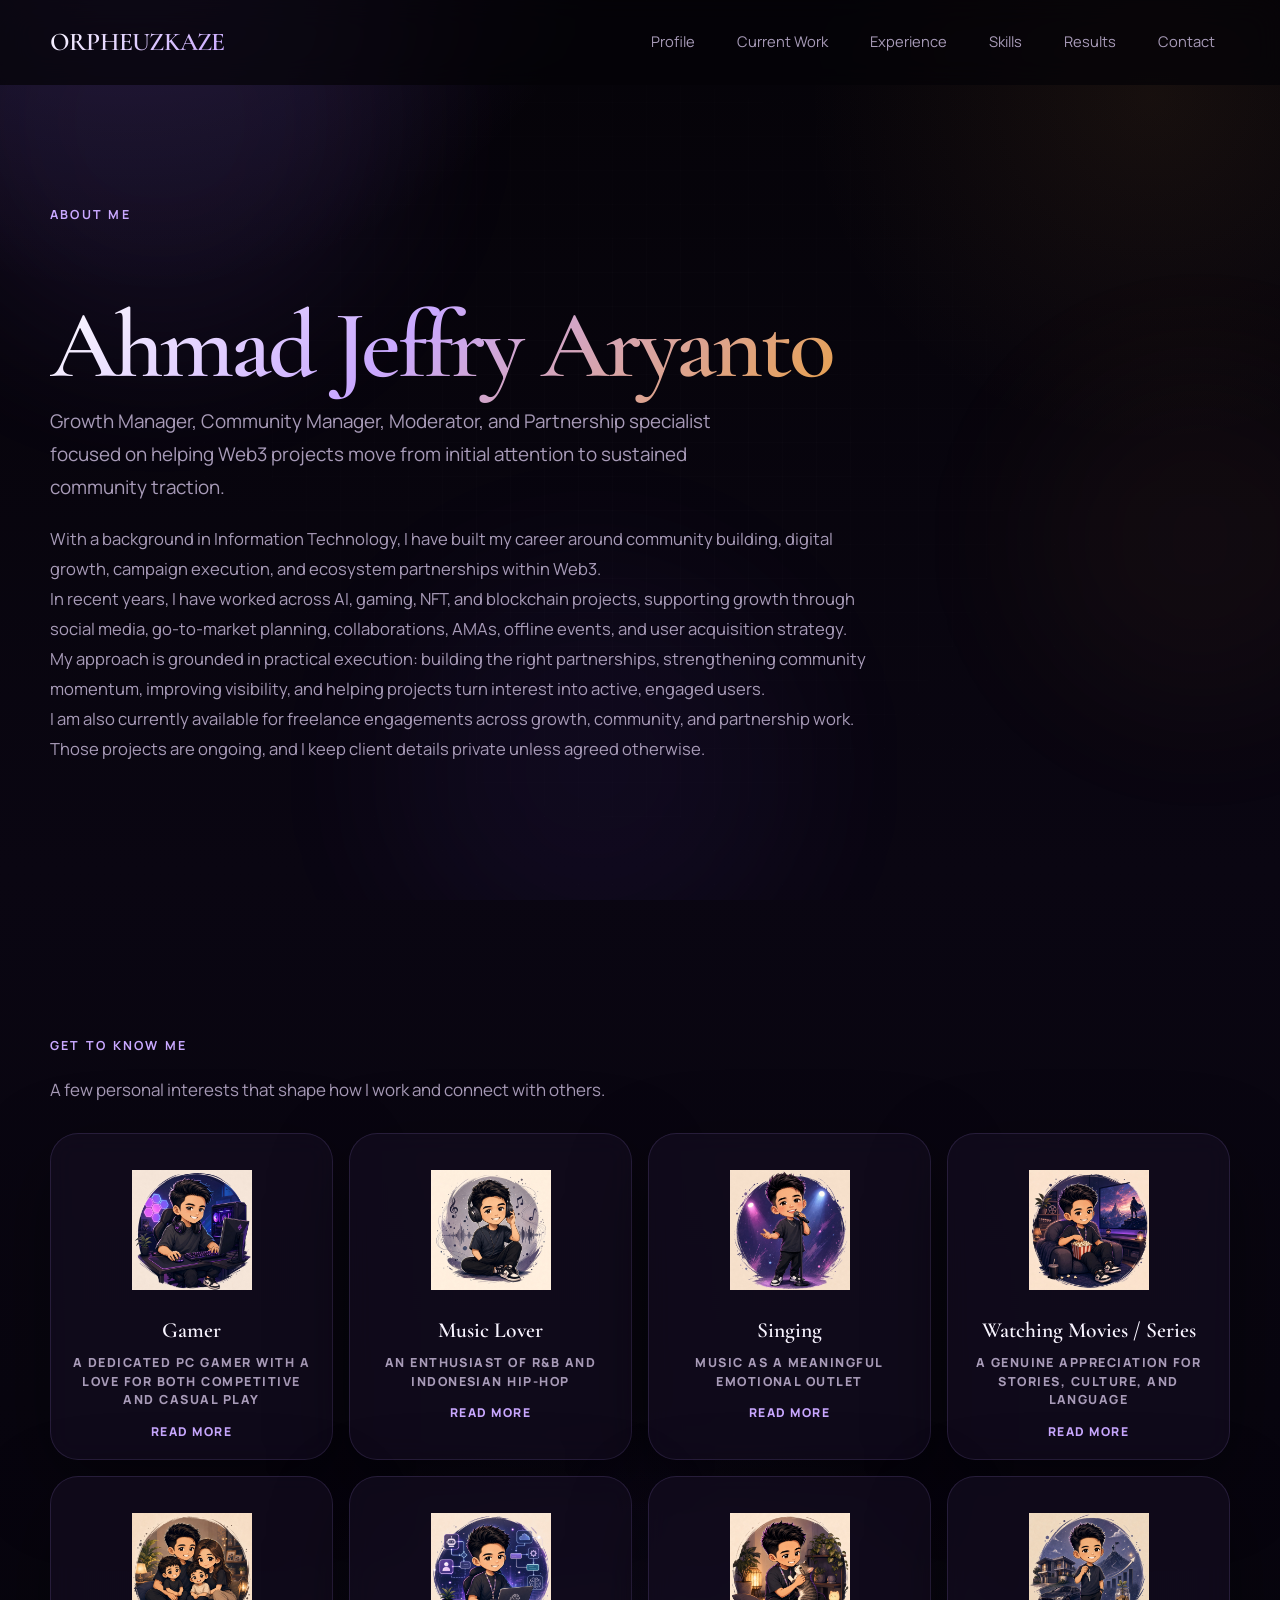
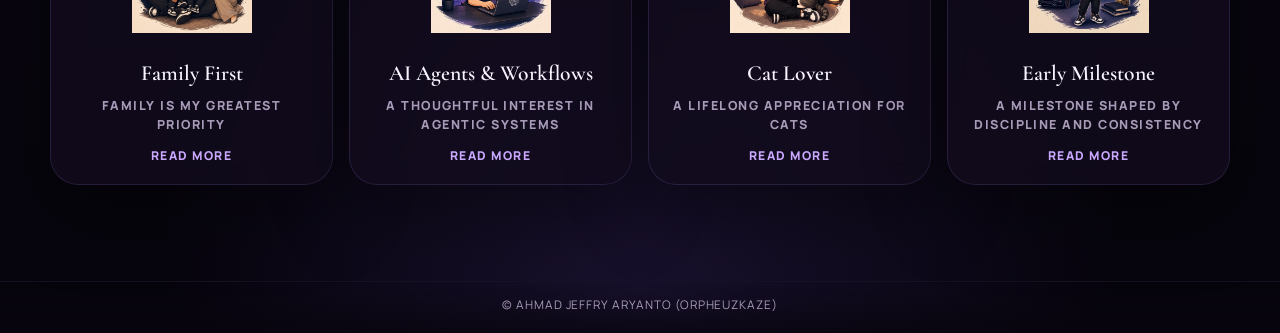
==== profile.html @ e08d4ce5 "Initial portfolio site" ====
<!DOCTYPE html>
<html lang="en">
  <head>
    <meta charset="UTF-8" />
    <meta name="viewport" content="width=device-width, initial-scale=1.0" />
    <title>About Ahmad Jeffry Aryanto</title>
    <meta
      name="description"
      content="Learn more about Ahmad Jeffry Aryanto (Orpheuzkaze) — background, focus areas, and professional approach."
    />
    <meta name="robots" content="index, follow" />
    <meta name="author" content="Ahmad Jeffry Aryanto" />
    <link rel="canonical" href="https://ahmadaryanto.com/profile.html" />
    <meta property="og:type" content="profile" />
    <meta property="og:site_name" content="Orpheuzkaze Portfolio" />
    <meta property="og:title" content="About Ahmad Jeffry Aryanto" />
    <meta
      property="og:description"
      content="Learn more about Ahmad Jeffry Aryanto (Orpheuzkaze) — background, focus areas, and professional approach."
    />
    <meta property="og:url" content="https://ahmadaryanto.com/profile.html" />
    <meta property="og:image" content="https://ahmadaryanto.com/assets/profile-picture.webp" />
    <meta property="og:image:alt" content="Ahmad Jeffry Aryanto profile picture" />
    <meta name="twitter:card" content="summary_large_image" />
    <meta name="twitter:title" content="About Ahmad Jeffry Aryanto" />
    <meta
      name="twitter:description"
      content="Learn more about Ahmad Jeffry Aryanto (Orpheuzkaze) — background, focus areas, and professional approach."
    />
    <meta name="twitter:image" content="https://ahmadaryanto.com/assets/profile-picture.webp" />
    <link rel="preconnect" href="https://fonts.googleapis.com" />
    <link rel="preconnect" href="https://fonts.gstatic.com" crossorigin />
    <link
      href="https://fonts.googleapis.com/css2?family=Cormorant+Garamond:wght@500;600;700&family=Manrope:wght@400;500;600;700;800&display=swap"
      rel="stylesheet"
    />
    <link rel="stylesheet" href="./styles.css?v=20260622" />
    <link rel="stylesheet" href="./enhancements.css?v=20260622" />
  </head>
  <body>
    <div class="scroll-progress" aria-hidden="true"></div>
    <div class="ambient" aria-hidden="true">
      <div class="ambient__orb ambient__orb--1"></div>
      <div class="ambient__orb ambient__orb--2"></div>
      <div class="ambient__orb ambient__orb--3"></div>
    </div>

    <header class="site-header">
      <div class="container header-inner">
        <a class="brand" href="./index.html">ORPHEUZKAZE</a>
        <button class="nav-toggle" id="nav-toggle" type="button" aria-label="Toggle menu" aria-expanded="false">
          <span></span>
          <span></span>
          <span></span>
        </button>
        <nav class="site-nav" id="site-nav">
          <a href="./index.html#profile">Profile</a>
          <a href="./index.html#freelance">Current Work</a>
          <a href="./index.html#experience">Experience</a>
          <a href="./index.html#skills">Skills</a>
          <a href="./index.html#kpis">Results</a>
          <a href="./index.html#contact">Contact</a>
        </nav>
      </div>
    </header>

    <main class="subpage-main">
      <section class="section">
        <div class="container profile-page-grid">
          <div class="profile-copy">
            <p class="eyebrow">About Me</p>
            <h1 class="subpage-title"><span class="text-gradient">Ahmad Jeffry Aryanto</span></h1>
            <p class="profile-lead">
              Growth Manager, Community Manager, Moderator, and Partnership
              specialist focused on helping Web3 projects move from initial
              attention to sustained community traction.
            </p>
            <p class="body-text">
              With a background in Information Technology, I have built my career
              around community building, digital growth, campaign execution, and
              ecosystem partnerships within Web3.
            </p>
            <p class="body-text">
              In recent years, I have worked across AI, gaming, NFT, and blockchain
              projects, supporting growth through social media, go-to-market planning,
              collaborations, AMAs, offline events, and user acquisition strategy.
            </p>
            <p class="body-text">
              My approach is grounded in practical execution: building the right
              partnerships, strengthening community momentum, improving visibility,
              and helping projects turn interest into active, engaged users.
            </p>
            <p class="body-text">
              I am also currently available for freelance engagements across growth,
              community, and partnership work. Those projects are ongoing, and I keep
              client details private unless agreed otherwise.
            </p>

            <div class="contact-row">
              <a href="https://www.linkedin.com/in/ahmad-jeffry-aryanto-00a70b88/?locale=en" target="_blank" rel="noreferrer" class="social-link">
                <span class="social-icon social-icon-linkedin" aria-hidden="true">
                  <svg viewBox="0 0 24 24" aria-hidden="true" focusable="false">
                    <rect x="2" y="2" width="20" height="20" rx="4" fill="currentColor"></rect>
                    <path fill="#09070f" d="M7 10h2.3v7H7zm1.15-3.3a1.35 1.35 0 1 1 0 2.7 1.35 1.35 0 0 1 0-2.7zM11 10h2.2v1h.03c.31-.58 1.1-1.2 2.27-1.2 2.43 0 2.88 1.6 2.88 3.7V17h-2.3v-3.1c0-.74-.01-1.69-1.03-1.69-1.04 0-1.2.81-1.2 1.64V17H11z"></path>
                  </svg>
                </span>
                <span>LinkedIn</span>
              </a>
              <a href="https://x.com/orpheuskaze" target="_blank" rel="noreferrer" class="social-link">
                <img src="./assets/x-logo-icon.png" alt="" class="social-icon-image" aria-hidden="true" />
                <span>X / Twitter</span>
              </a>
            </div>
          </div>
        </div>
      </section>

      <section class="section">
        <div class="container">
          <p class="eyebrow">Get To Know Me</p>
          <p class="experience-summary">A few personal interests that shape how I work and connect with others.</p>

          <div class="beyond-grid">
            <details class="beyond-card">
              <summary class="beyond-card__summary">
                <span class="beyond-card__image-wrap">
                  <img src="./assets/get-to-know/gamer.jpg" alt="Gamer illustration" class="beyond-card__image" loading="lazy" />
                </span>
                <span class="beyond-card__title">Gamer</span>
                <span class="beyond-card__short">A dedicated PC gamer with a love for both competitive and casual play</span>
                <span class="beyond-card__toggle">Read more</span>
              </summary>
              <p class="beyond-card__detail">I have been a PC gamer for many years and still make time for a good session whenever I can. While I enjoy a wide range of games, Dota 2 remains a personal favorite. Gaming helps me stay sharp in strategy, patience, and focus under pressure.</p>
            </details>

            <details class="beyond-card">
              <summary class="beyond-card__summary">
                <span class="beyond-card__image-wrap">
                  <img src="./assets/get-to-know/music-lover.jpg" alt="Music lover illustration" class="beyond-card__image" loading="lazy" />
                </span>
                <span class="beyond-card__title">Music Lover</span>
                <span class="beyond-card__short">An enthusiast of R&amp;B and Indonesian hip-hop</span>
                <span class="beyond-card__toggle">Read more</span>
              </summary>
              <p class="beyond-card__detail">My playlist is a thoughtful mix of R&amp;B and Indonesian hip-hop. Music helps me stay focused during work and brings positive energy to my time outside of it.</p>
            </details>

            <details class="beyond-card">
              <summary class="beyond-card__summary">
                <span class="beyond-card__image-wrap">
                  <img src="./assets/get-to-know/singing.jpg" alt="Singing illustration" class="beyond-card__image" loading="lazy" />
                </span>
                <span class="beyond-card__title">Singing</span>
                <span class="beyond-card__short">Music as a meaningful emotional outlet</span>
                <span class="beyond-card__toggle">Read more</span>
              </summary>
              <p class="beyond-card__detail">Singing is one of the most natural ways for me to release stress and reset my mindset. It keeps me grounded and helps me maintain balance in both work and life.</p>
            </details>

            <details class="beyond-card">
              <summary class="beyond-card__summary">
                <span class="beyond-card__image-wrap">
                  <img src="./assets/get-to-know/watching-movies-series.jpg" alt="Watching movies and series illustration" class="beyond-card__image" loading="lazy" />
                </span>
                <span class="beyond-card__title">Watching Movies / Series</span>
                <span class="beyond-card__short">A genuine appreciation for stories, culture, and language</span>
                <span class="beyond-card__toggle">Read more</span>
              </summary>
              <p class="beyond-card__detail">Films and series allow me to unwind while deepening my appreciation for different cultures and languages. My all-time favorite movie is Interstellar, and my favorite anime is Shingeki no Kyojin.</p>
            </details>

            <details class="beyond-card">
              <summary class="beyond-card__summary">
                <span class="beyond-card__image-wrap">
                  <img src="./assets/get-to-know/family-first.jpg" alt="Family first illustration" class="beyond-card__image" loading="lazy" />
                </span>
                <span class="beyond-card__title">Family First</span>
                <span class="beyond-card__short">Family is my greatest priority</span>
                <span class="beyond-card__toggle">Read more</span>
              </summary>
              <p class="beyond-card__detail">Family always comes first. Time with the people closest to me keeps me grounded, gives me purpose, and reminds me of what matters most beyond professional life.</p>
            </details>

            <details class="beyond-card">
              <summary class="beyond-card__summary">
                <span class="beyond-card__image-wrap">
                  <img src="./assets/get-to-know/ai-agents-workflows.jpg" alt="AI agents and workflows illustration" class="beyond-card__image" loading="lazy" />
                </span>
                <span class="beyond-card__title">AI Agents &amp; Workflows</span>
                <span class="beyond-card__short">A thoughtful interest in agentic systems</span>
                <span class="beyond-card__toggle">Read more</span>
              </summary>
              <p class="beyond-card__detail">I follow developments in AI agents, agentic workflows, and automation with genuine interest. I enjoy exploring how these systems can support more efficient and effective execution.</p>
            </details>

            <details class="beyond-card">
              <summary class="beyond-card__summary">
                <span class="beyond-card__image-wrap">
                  <img src="./assets/get-to-know/cat-lover.jpg" alt="Cat lover illustration" class="beyond-card__image" loading="lazy" />
                </span>
                <span class="beyond-card__title">Cat Lover</span>
                <span class="beyond-card__short">A lifelong appreciation for cats</span>
                <span class="beyond-card__toggle">Read more</span>
              </summary>
              <p class="beyond-card__detail">I have always had a deep fondness for cats. They bring calm energy, personality, and a quiet sense of comfort that makes everyday life feel a little lighter.</p>
            </details>

            <details class="beyond-card">
              <summary class="beyond-card__summary">
                <span class="beyond-card__image-wrap">
                  <img src="./assets/get-to-know/milestone.jpg" alt="Milestone illustration" class="beyond-card__image" loading="lazy" />
                </span>
                <span class="beyond-card__title">Early Milestone</span>
                <span class="beyond-card__short">A milestone shaped by discipline and consistency</span>
                <span class="beyond-card__toggle">Read more</span>
              </summary>
              <p class="beyond-card__detail">An early financial milestone was meaningful not only in itself, but as a reflection of discipline, sacrifice, consistency, and building lasting security for my family.</p>
            </details>
          </div>
        </div>
      </section>
    </main>

    <footer class="site-footer">
      <div class="container">
        <p>&copy; Ahmad Jeffry Aryanto (Orpheuzkaze)</p>
      </div>
    </footer>
    <script src="./site.js?v=20260622"></script>
  </body>
</html>
---- styles.css ----
:root {
  --bg: #050308;
  --bg-soft: #0c0814;
  --panel: rgba(18, 12, 30, 0.78);
  --panel-strong: rgba(24, 16, 40, 0.94);
  --text: #f8f4ff;
  --muted: #a89bb8;
  --accent: #9b6dff;
  --accent-strong: #c9a8ff;
  --accent-warm: #e8a04a;
  --glow: rgba(155, 109, 255, 0.4);
  --border: rgba(180, 149, 255, 0.14);
  --border-strong: rgba(180, 149, 255, 0.36);
  --shadow: 0 24px 80px rgba(0, 0, 0, 0.38);
  --max-width: 1180px;
  --container-gutter: clamp(18px, 3.2vw, 40px);
  --section-space: clamp(60px, 9vw, 96px);
  --panel-radius: clamp(20px, 2.4vw, 32px);
  --panel-padding: clamp(18px, 2.4vw, 28px);
  --touch-target: 48px;
  --body-size: clamp(0.97rem, 0.3vw + 0.92rem, 1.04rem);
  --lead-size: clamp(1.04rem, 0.7vw + 0.94rem, 1.18rem);
  --small-size: clamp(0.78rem, 0.25vw + 0.74rem, 0.92rem);
}

* {
  box-sizing: border-box;
}

*::before,
*::after {
  box-sizing: border-box;
}

html {
  font-size: 16px;
  -webkit-text-size-adjust: 100%;
  scroll-behavior: smooth;
}

body {
  margin: 0;
  overflow-x: hidden;
  font-family: "Manrope", sans-serif;
  line-height: 1.6;
  color: var(--text);
  font-size: var(--body-size);
  background:
    radial-gradient(ellipse 80% 50% at 10% -10%, rgba(155, 109, 255, 0.22), transparent 50%),
    radial-gradient(ellipse 60% 40% at 90% 5%, rgba(232, 160, 74, 0.08), transparent 45%),
    radial-gradient(ellipse 70% 50% at 50% 100%, rgba(141, 99, 255, 0.14), transparent 55%),
    linear-gradient(180deg, #050308 0%, #0a0612 45%, #06040c 100%);
}

::selection {
  background: rgba(155, 109, 255, 0.35);
  color: var(--text);
}

body::before {
  content: "";
  position: fixed;
  inset: 0;
  pointer-events: none;
  background-image:
    linear-gradient(rgba(255, 255, 255, 0.028) 1px, transparent 1px),
    linear-gradient(90deg, rgba(255, 255, 255, 0.028) 1px, transparent 1px);
  background-size: 34px 34px;
  mask-image: radial-gradient(circle at center, black 22%, transparent 92%);
  opacity: 0.45;
}

a {
  color: inherit;
  text-decoration: none;
  overflow-wrap: anywhere;
}

img {
  display: block;
  width: 100%;
  max-width: 100%;
}

.container {
  width: min(calc(100% - (var(--container-gutter) * 2)), var(--max-width));
  margin: 0 auto;
}

.site-header {
  position: sticky;
  top: 0;
  z-index: 20;
  background: rgba(5, 3, 8, 0.72);
  backdrop-filter: blur(14px);
  border-bottom: 1px solid transparent;
  transition: background-color 180ms ease, border-color 180ms ease, box-shadow 180ms ease;
}

.site-header.is-scrolled {
  background: rgba(11, 8, 19, 0.78);
  backdrop-filter: blur(18px);
  border-bottom: 1px solid rgba(180, 149, 255, 0.08);
  box-shadow: 0 10px 40px rgba(0, 0, 0, 0.18);
}

.header-inner {
  display: flex;
  align-items: center;
  justify-content: space-between;
  gap: 20px;
  padding: 18px 0;
}

.brand,
h1,
h2,
h3,
.section-title,
.subpage-title,
.experience-title {
  font-family: "Cormorant Garamond", serif;
  letter-spacing: -0.03em;
}

.brand {
  font-size: 1.6rem;
  font-weight: 600;
  line-height: 1;
}

.site-nav {
  display: flex;
  flex-wrap: wrap;
  justify-content: flex-end;
  gap: 12px;
  color: var(--muted);
  font-size: var(--small-size);
}

.site-nav a {
  min-height: var(--touch-target);
  padding: 9px 14px;
  border: 1px solid transparent;
  border-radius: 999px;
  display: inline-flex;
  align-items: center;
  justify-content: center;
  transition: background-color 160ms ease, border-color 160ms ease, color 160ms ease, transform 160ms ease;
}

.site-nav a:hover,
.site-nav a:focus-visible {
  color: var(--text);
  border-color: var(--border);
  background: rgba(180, 149, 255, 0.08);
  transform: translateY(-1px);
}

a:focus-visible,
button:focus-visible {
  outline: 2px solid var(--accent-strong);
  outline-offset: 3px;
}

.section {
  position: relative;
  padding: var(--section-space) 0;
}

.section[id] {
  scroll-margin-top: 108px;
}

.section::before {
  display: none;
}

.hero {
  padding-top: 46px;
}

.hero-grid,
.two-column {
  display: grid;
  grid-template-columns: minmax(0, 0.84fr) minmax(0, 1.16fr);
  gap: 42px;
  align-items: center;
}

.profile-spotlight,
.profile-page-grid {
  display: grid;
  grid-template-columns: minmax(0, 1fr);
  gap: 28px;
}

.hero-copy,
.profile-copy,
.experience-intro,
.contact-box > div:first-child {
  position: relative;
  z-index: 1;
}

.hero-copy,
.profile-copy {
  max-width: 100%;
}

.hero-copy,
.profile-copy,
.experience-intro,
.experience-body,
.highlight-card,
.mini-panel,
.contact-box {
  min-width: 0;
}

.hero-copy {
  container-type: inline-size;
}

.image-shell,
.role-card,
.highlight-card,
.mini-panel,
.contact-box,
.experience-logo-card {
  border: 1px solid var(--border);
  background: var(--panel);
  box-shadow: var(--shadow);
  backdrop-filter: blur(12px);
}

.image-shell {
  display: flex;
  align-items: stretch;
  justify-content: center;
  overflow: hidden;
  border-radius: 36px;
  width: 100%;
  transform: translateY(calc(var(--parallax-shift, 0) * 1px));
  transition: transform 220ms ease, box-shadow 220ms ease;
}

.image-shell img {
  width: 100%;
  height: auto;
  object-fit: cover;
  object-position: top center;
}

.profile-fallback {
  display: none;
  width: 100%;
  min-height: 520px;
  padding: 40px;
  align-items: center;
  justify-content: center;
  flex-direction: column;
  gap: 12px;
  text-align: center;
  color: var(--text);
  background:
    radial-gradient(circle at 30% 22%, rgba(180, 149, 255, 0.34), transparent 24%),
    radial-gradient(circle at 70% 76%, rgba(141, 99, 255, 0.26), transparent 28%),
    linear-gradient(180deg, rgba(17, 12, 28, 0.96), rgba(11, 8, 19, 0.98));
}

.profile-fallback__initials {
  display: inline-flex;
  align-items: center;
  justify-content: center;
  width: 136px;
  height: 136px;
  border: 1px solid var(--border-strong);
  border-radius: 50%;
  box-shadow: inset 0 0 0 12px rgba(180, 149, 255, 0.05);
  font-family: "Cormorant Garamond", serif;
  font-size: 3.4rem;
  font-weight: 700;
  letter-spacing: 0.04em;
}

.profile-fallback__label {
  color: var(--muted);
  font-size: 0.95rem;
  letter-spacing: 0.08em;
  text-transform: uppercase;
}

.image-shell.is-image-failed .profile-fallback {
  display: flex;
}

.image-shell.is-image-failed img {
  display: none;
}

.hero-media .image-shell img {
  aspect-ratio: auto;
  object-position: center top;
}

.image-grid .image-shell img,
.source-image img {
  object-fit: contain;
  background:
    radial-gradient(circle at top, rgba(141, 99, 255, 0.12), transparent 40%),
    rgba(8, 6, 14, 0.52);
}

.hero-media .image-shell {
  min-height: 0;
}

.source-image {
  min-height: 100%;
}

.source-image img {
  height: auto;
}

.hero-copy h1,
h2,
h3,
p {
  margin-top: 0;
}

.hero-copy h1 {
  font-size: clamp(2rem, 12.5cqi, 7.6rem);
  line-height: 1;
  overflow-wrap: normal;
  white-space: nowrap;
  text-wrap: nowrap;
  word-break: keep-all;
}

p,
li {
  overflow-wrap: break-word;
}

p {
  margin-bottom: 0;
}

.eyebrow {
  margin: 0 0 18px;
  color: var(--accent-strong);
  text-transform: uppercase;
  letter-spacing: 0.18em;
  font-size: clamp(0.68rem, 0.2vw + 0.66rem, 0.78rem);
  font-weight: 700;
}

h1 {
  margin-bottom: 20px;
  font-size: clamp(4.6rem, 10vw, 8.4rem);
  line-height: 0.84;
  font-weight: 600;
  text-wrap: balance;
}

h2 {
  margin-bottom: 18px;
  font-size: clamp(2.7rem, 5vw, 4.7rem);
  line-height: 0.92;
  font-weight: 600;
  text-wrap: balance;
}

h3 {
  font-size: clamp(1.45rem, 2vw, 1.85rem);
  line-height: 1.08;
  font-weight: 600;
  text-wrap: balance;
}

.hero-text,
.body-text,
.profile-lead,
.mini-panel p,
.highlight-card li,
.site-nav,
.contact-row a,
.experience-meta,
.experience-body li,
.experience-summary,
.experience-logo-card span,
.site-footer p {
  color: var(--muted);
}

.hero-text {
  max-width: 38ch;
  margin-bottom: 0;
  font-size: clamp(1.12rem, 1vw + 0.96rem, 1.55rem);
  line-height: 1.55;
}

.body-text,
.experience-meta,
.experience-body li,
.highlight-card li,
.mini-panel p {
  line-height: 1.8;
  font-size: var(--body-size);
}

.profile-lead {
  margin-bottom: 20px;
  max-width: 56ch;
  font-size: var(--lead-size);
  line-height: 1.75;
}

.profile-copy {
  width: min(100%, 840px);
}

.section-title {
  margin: 0 0 16px;
  color: var(--accent-strong);
  font-size: clamp(2.5rem, 4vw, 3.4rem);
  line-height: 0.9;
  font-weight: 600;
}

.profile-details {
  display: grid;
  grid-template-columns: repeat(auto-fit, minmax(180px, 1fr));
  gap: 14px;
  margin-top: 34px;
}

.profile-detail {
  padding: clamp(16px, 1.8vw, 20px);
  border: 1px solid var(--border);
  border-radius: 24px;
  background: rgba(141, 99, 255, 0.08);
  transition: transform 180ms ease, border-color 180ms ease, background-color 180ms ease;
}

.profile-detail:hover {
  transform: translateY(-3px);
  border-color: var(--border-strong);
  background: rgba(141, 99, 255, 0.12);
}

.profile-detail span,
.role-card span,
.experience-year {
  display: block;
  margin-bottom: 8px;
  color: var(--accent-strong);
  text-transform: uppercase;
  letter-spacing: 0.16em;
  font-size: 0.72rem;
  font-weight: 800;
}

.profile-detail strong {
  display: block;
  color: var(--text);
  font-size: clamp(0.96rem, 0.3vw + 0.92rem, 1.02rem);
  font-weight: 700;
}

.profile-actions {
  display: flex;
  flex-wrap: wrap;
  gap: 12px;
  margin-top: 22px;
}

.button-link {
  display: inline-flex;
  align-items: center;
  justify-content: center;
  min-height: clamp(48px, 5vw, 54px);
  margin-top: 8px;
  padding: 0 clamp(18px, 2.8vw, 24px);
  border: 1px solid var(--text);
  border-radius: 999px;
  background: var(--text);
  color: #0b0813;
  font-weight: 700;
  text-transform: uppercase;
  letter-spacing: 0.08em;
  font-size: clamp(0.72rem, 0.18vw + 0.7rem, 0.8rem);
  line-height: 1.25;
  text-align: center;
  cursor: pointer;
  appearance: none;
  transition: transform 180ms ease, background-color 180ms ease, color 180ms ease, border-color 180ms ease;
}

.button-link:hover {
  transform: translateY(-2px);
  background: var(--accent-strong);
  border-color: var(--accent-strong);
  color: #0b0813;
}

.cv-button {
  background: transparent;
  color: var(--text);
}

.cv-button:hover {
  color: #fffaf4;
}

.role-grid {
  display: grid;
  grid-template-columns: repeat(auto-fit, minmax(132px, 1fr));
  gap: 14px;
  margin-top: 30px;
}

.role-card,
.highlight-card,
.mini-panel {
  padding: var(--panel-padding);
  border-radius: var(--panel-radius);
}

.role-card {
  min-height: 116px;
  display: grid;
  align-content: space-between;
  background:
    linear-gradient(180deg, rgba(33, 25, 51, 0.88), rgba(16, 12, 26, 0.94)),
    radial-gradient(circle at top right, rgba(141, 99, 255, 0.18), transparent 35%);
}

.role-card strong {
  font-size: 1.4rem;
  font-weight: 700;
  line-height: 1;
}

.contact-row {
  display: flex;
  flex-wrap: wrap;
  gap: 12px;
  margin-top: 32px;
}

.contact-row a {
  min-height: var(--touch-target);
  flex: 1 1 220px;
  min-width: 0;
  display: inline-flex;
  align-items: center;
  padding: 0 16px;
  border: 1px solid var(--border);
  border-radius: 999px;
  background: rgba(141, 99, 255, 0.08);
  line-height: 1.4;
  transition: transform 160ms ease, border-color 160ms ease, background-color 160ms ease, color 160ms ease;
}

.contact-row a:hover {
  transform: translateY(-2px);
  border-color: var(--border-strong);
  background: rgba(141, 99, 255, 0.16);
  color: var(--text);
}

.social-link {
  gap: 10px;
}

.social-icon {
  display: inline-flex;
  align-items: center;
  justify-content: center;
  flex: 0 0 auto;
}

.social-icon-linkedin {
  width: 16px;
  height: 16px;
  color: var(--text);
}

.social-icon-linkedin svg {
  display: block;
  width: 100%;
  height: 100%;
}

.social-icon-image {
  width: 16px;
  height: 16px;
  object-fit: contain;
  flex: 0 0 auto;
}

.mini-panel {
  margin-top: 22px;
}

.mini-panel strong {
  display: block;
  margin-bottom: 10px;
  font-family: "Cormorant Garamond", serif;
  font-size: 1.55rem;
  font-weight: 600;
}

.experience-logos {
  display: grid;
  grid-template-columns: repeat(4, minmax(0, 1fr));
  gap: 16px;
  margin-top: 8px;
}

.experience-logo-card {
  display: grid;
  align-items: center;
  gap: 12px;
  min-height: 156px;
  padding: clamp(16px, 1.8vw, 18px);
  border-radius: clamp(22px, 2vw, 30px);
  transition: transform 180ms ease, border-color 180ms ease, background-color 180ms ease;
}

.experience-logo-card:hover {
  transform: translateY(-4px);
  border-color: var(--border-strong);
  background: var(--panel-strong);
}

.experience-logo-card img {
  width: 100%;
  max-width: 160px;
  max-height: 74px;
  object-fit: contain;
  justify-self: center;
  filter: grayscale(1) contrast(1.05);
  transition: filter 180ms ease, transform 180ms ease;
}

.experience-logo-card:hover img {
  filter: grayscale(0);
  transform: scale(1.02);
}

.experience-logo-card span {
  font-size: 0.76rem;
  font-weight: 800;
  letter-spacing: 0.14em;
  line-height: 1.5;
  text-align: center;
}

.experience-section {
  display: grid;
  gap: 32px;
  grid-template-columns: minmax(0, 1fr);
}

.experience-intro {
  max-width: 760px;
}

.experience-summary {
  margin: 0;
  max-width: 60ch;
  line-height: 1.85;
  font-size: clamp(0.98rem, 0.3vw + 0.94rem, 1.06rem);
}

.experience-timeline {
  display: grid;
  gap: 6px;
}

.experience-entry {
  display: grid;
  grid-template-columns: minmax(150px, 180px) minmax(0, 1fr);
  gap: 22px;
  padding: 28px 0;
  border-top: 1px solid rgba(180, 149, 255, 0.1);
}

.experience-entry:last-child {
  border-bottom: 1px solid rgba(180, 149, 255, 0.1);
}

.experience-year {
  padding-top: 4px;
}

.experience-body {
  display: grid;
  gap: 10px;
}

.experience-title {
  display: inline-flex;
  width: fit-content;
  font-size: clamp(1.55rem, 1vw + 1.2rem, 2rem);
  font-weight: 600;
  line-height: 1.04;
  transition: color 160ms ease;
}

.experience-title:hover {
  color: var(--accent-strong);
}

.experience-meta {
  margin: 0;
  max-width: 58ch;
}

.experience-body ul,
.highlight-card ul {
  margin: 0;
  padding-left: 18px;
  display: grid;
  gap: 9px;
}

.source-image {
  margin-top: 20px;
}

.highlight-stack {
  display: grid;
  gap: 18px;
  margin-top: 26px;
}

.highlight-card {
  display: grid;
  grid-template-columns: minmax(0, 0.38fr) minmax(0, 0.62fr);
  gap: 20px;
  align-items: start;
}

.highlight-card h3 {
  margin-bottom: 0;
  font-size: 2rem;
}

.image-grid,
.event-grid {
  margin-top: 28px;
}

.brands-section h2 {
  margin-bottom: 0;
}

.kpis-section h2 {
  max-width: none;
  margin-bottom: 8px;
}

.kpis-section .section-subheading {
  margin-bottom: 28px;
}

.section-subheading {
  margin: 0 0 24px;
  max-width: 48ch;
  color: var(--muted);
  font-size: var(--body-size);
  line-height: 1.65;
}

.brands-section .section-subheading,
.awards-section .section-subheading {
  margin-bottom: 0;
}

.brands-section h2,
#skills h2 {
  margin-bottom: 8px;
}

.marquee {
  position: relative;
  margin-top: 28px;
  overflow: hidden;
  border: 1px solid var(--border);
  border-radius: 34px;
  background: rgba(18, 13, 29, 0.64);
  box-shadow: var(--shadow);
}

.marquee::before,
.marquee::after {
  content: "";
  position: absolute;
  top: 0;
  bottom: 0;
  width: 72px;
  z-index: 1;
  pointer-events: none;
}

.marquee::before {
  left: 0;
  background: linear-gradient(90deg, rgba(11, 8, 19, 0.94), rgba(11, 8, 19, 0));
}

.marquee::after {
  right: 0;
  background: linear-gradient(270deg, rgba(11, 8, 19, 0.94), rgba(11, 8, 19, 0));
}

.marquee__track {
  display: flex;
  width: max-content;
  animation: marquee-scroll 28s linear infinite;
}

.marquee:hover .marquee__track {
  animation-play-state: paused;
}

.marquee__group {
  display: flex;
  align-items: center;
  gap: 16px;
  padding: 22px 16px;
}

.marquee-logo-card {
  flex: 0 0 clamp(188px, 18vw, 220px);
  display: flex;
  align-items: center;
  justify-content: center;
  flex-direction: column;
  gap: 14px;
  min-height: 124px;
  padding: 22px 24px;
  border: 1px solid rgba(180, 149, 255, 0.12);
  border-radius: 28px;
  background: rgba(25, 19, 39, 0.88);
  transition: transform 180ms ease, border-color 180ms ease, background-color 180ms ease;
  text-align: center;
}

.marquee-logo-card:hover {
  transform: translateY(-3px);
  border-color: var(--border-strong);
  background: rgba(31, 24, 47, 0.98);
}

.marquee-logo-card img {
  width: 72px;
  height: 72px;
  object-fit: contain;
  border-radius: 18px;
  background: rgba(255, 255, 255, 0.98);
  padding: 12px;
  transition: transform 180ms ease, box-shadow 180ms ease;
}

.marquee-logo-card__sub {
  color: var(--muted);
  font-size: clamp(0.74rem, 0.2vw + 0.72rem, 0.82rem);
  font-weight: 800;
  letter-spacing: 0.12em;
  text-transform: uppercase;
  line-height: 1.3;
}

.marquee-logo-card:hover img {
  transform: scale(1.05);
  box-shadow: 0 12px 26px rgba(0, 0, 0, 0.22);
}

.marquee-logo-card:hover .marquee-logo-card__sub {
  color: var(--text);
}

.kpis-intro {
  display: grid;
  grid-template-columns: repeat(2, minmax(0, 1fr));
  gap: 22px;
  margin-top: 30px;
}

.kpi-card {
  border: 1px solid var(--border);
  border-radius: clamp(22px, 2.4vw, 32px);
  background: rgba(18, 13, 29, 0.84);
  box-shadow: var(--shadow);
  backdrop-filter: blur(12px);
}

.kpi-card-text {
  padding: clamp(20px, 2.4vw, 28px);
  display: grid;
  align-content: start;
  gap: 14px;
  min-height: 0;
}

.kpi-card-text p,
.kpi-stat-card p {
  margin: 0;
  color: var(--muted);
  line-height: 1.8;
}

.kpi-label {
  display: inline-flex;
  width: fit-content;
  color: var(--accent-strong);
  text-transform: uppercase;
  letter-spacing: 0.16em;
  font-size: 0.72rem;
  font-weight: 800;
}

.kpi-metrics {
  display: grid;
  grid-template-columns: repeat(3, minmax(0, 1fr));
  gap: 22px;
  margin-top: 22px;
}

.kpi-stat-card {
  min-width: 0;
  padding: clamp(20px, 2vw, 26px) clamp(18px, 2vw, 24px) clamp(18px, 1.8vw, 24px);
  display: grid;
  gap: 8px;
  align-content: start;
}

.kpi-stat-value {
  display: flex;
  align-items: baseline;
  flex-wrap: nowrap;
  gap: 0.35em;
  min-height: 1.2em;
}

.kpi-stat-value--split {
  gap: 0.45em;
}

.kpi-stat-number {
  font-family: "Manrope", sans-serif;
  font-size: clamp(2rem, 3.2vw, 2.85rem);
  font-weight: 800;
  line-height: 1;
  letter-spacing: -0.04em;
  font-variant-numeric: tabular-nums;
  color: var(--text);
  white-space: nowrap;
}

.kpi-stat-number--wide {
  font-size: clamp(1.85rem, 2.8vw, 2.6rem);
  letter-spacing: -0.03em;
}

.kpi-stat-suffix {
  font-family: "Manrope", sans-serif;
  font-size: clamp(0.95rem, 1.4vw, 1.15rem);
  font-weight: 700;
  line-height: 1;
  letter-spacing: 0.04em;
  text-transform: uppercase;
  color: var(--accent-strong);
  white-space: nowrap;
}

.kpi-stat-label {
  color: var(--text);
  font-size: clamp(0.88rem, 0.3vw + 0.84rem, 0.96rem);
  font-weight: 700;
  line-height: 1.4;
}

.kpi-stat-card p {
  max-width: none;
  font-size: clamp(0.84rem, 0.2vw + 0.8rem, 0.9rem);
  line-height: 1.65;
}

.awards-section h2 {
  max-width: none;
  margin-bottom: 0;
}

.awards-table {
  margin-top: 30px;
  border: 1px solid var(--border);
  border-radius: 32px;
  overflow: hidden;
  background: linear-gradient(180deg, rgba(19, 14, 31, 0.96), rgba(11, 8, 19, 0.98));
  box-shadow: var(--shadow);
}

.award-row {
  display: grid;
  grid-template-columns: minmax(110px, 140px) minmax(0, 1fr);
  gap: 24px;
  align-items: start;
  min-width: 0;
  padding: 28px 30px;
  border-top: 1px solid rgba(180, 149, 255, 0.08);
  transition: background-color 180ms ease, border-color 180ms ease, transform 180ms ease;
}

.award-row:first-child {
  border-top: 0;
}

.award-row:hover {
  background: rgba(141, 99, 255, 0.12);
  border-color: rgba(180, 149, 255, 0.16);
}

.award-row:hover .award-year,
.award-row:hover .kpi-label {
  color: var(--text);
}

.award-row:hover .award-row__content strong {
  color: var(--accent-strong);
}

.award-row-feature {
  background:
    linear-gradient(180deg, rgba(30, 22, 48, 0.98), rgba(17, 12, 28, 0.98)),
    radial-gradient(circle at top right, rgba(180, 149, 255, 0.18), transparent 42%);
}

.award-row__meta {
  display: grid;
  gap: 10px;
  align-content: start;
}

.award-row__content {
  display: grid;
  gap: 12px;
  min-width: 0;
}

.award-row__content strong {
  font-family: "Cormorant Garamond", serif;
  font-size: clamp(1.35rem, 2vw, 1.9rem);
  line-height: 1.08;
  letter-spacing: -0.015em;
  font-weight: 600;
}

.award-row__content p {
  margin: 0;
  color: var(--muted);
  max-width: 58ch;
  font-size: clamp(0.95rem, 0.2vw + 0.92rem, 1rem);
  line-height: 1.65;
}

.award-row-feature .award-row__content strong {
  font-size: clamp(1.7rem, 2.8vw, 2.4rem);
  line-height: 1.02;
}

.award-year {
  color: var(--accent-strong);
  text-transform: uppercase;
  letter-spacing: 0.16em;
  font-size: 0.68rem;
  font-weight: 800;
}

.image-grid {
  display: grid;
  grid-template-columns: repeat(2, minmax(0, 1fr));
  gap: 18px;
}

.image-grid-two {
  grid-template-columns: repeat(2, minmax(0, 1fr));
}

.event-grid {
  display: grid;
  grid-template-columns: repeat(2, minmax(0, 1fr));
  gap: 18px;
}

.contact-section {
  padding-bottom: 84px;
}

.contact-box {
  display: grid;
  grid-template-columns: minmax(0, 1fr);
  gap: 22px;
  padding: clamp(20px, 2.8vw, 28px);
  border-radius: clamp(24px, 3vw, 36px);
  align-items: start;
}

.contact-box__intro {
  display: grid;
  gap: 12px;
  max-width: 48rem;
}

.contact-box__text {
  max-width: 46ch;
}

.contact-box .contact-row {
  margin-top: 6px;
}

.contact-row--stacked {
  gap: 14px;
}

.contact-row--stacked a {
  flex: 1 1 100%;
}

.beyond-grid {
  display: grid;
  grid-template-columns: repeat(4, minmax(0, 1fr));
  gap: 16px;
  margin-top: 28px;
}

.beyond-card {
  display: grid;
  align-content: start;
  min-height: 100%;
  border: 1px solid var(--border);
  border-radius: clamp(22px, 2.2vw, 30px);
  background: var(--panel);
  box-shadow: var(--shadow);
  backdrop-filter: blur(12px);
  transition: transform 180ms ease, border-color 180ms ease, background-color 180ms ease;
}

.beyond-card__summary {
  list-style: none;
  display: grid;
  align-content: start;
  gap: 12px;
  padding: 18px;
  cursor: pointer;
}

.beyond-card__summary::-webkit-details-marker {
  display: none;
}

.beyond-card__image-wrap {
  display: flex;
  align-items: center;
  justify-content: center;
  min-height: 156px;
  border-radius: 24px;
  overflow: hidden;
}

.beyond-card__image {
  width: 100%;
  max-width: 160px;
  max-height: 120px;
  height: auto;
  object-fit: contain;
  transition: transform 180ms ease, filter 180ms ease;
  filter: grayscale(0.04) contrast(1.02);
}

.beyond-card__title {
  display: block;
  color: var(--text);
  font-family: "Cormorant Garamond", serif;
  font-size: 1.35rem;
  font-weight: 600;
  line-height: 1;
  text-align: center;
}

.beyond-card__short {
  display: block;
  color: var(--muted);
  font-size: 0.78rem;
  font-weight: 800;
  letter-spacing: 0.12em;
  line-height: 1.5;
  text-align: center;
  text-transform: uppercase;
}

.beyond-card__toggle {
  display: inline-flex;
  justify-content: center;
  color: var(--accent-strong);
  font-size: 0.76rem;
  font-weight: 800;
  letter-spacing: 0.12em;
  text-transform: uppercase;
}

.beyond-card__detail {
  margin: 0;
  padding: 0 18px 18px;
  color: var(--muted);
  font-size: clamp(0.88rem, 0.2vw + 0.86rem, 0.94rem);
  line-height: 1.7;
}

button,
input,
textarea,
select {
  font: inherit;
}

input,
textarea,
select {
  width: 100%;
  min-height: var(--touch-target);
  padding: 12px 14px;
  border: 1px solid var(--border);
  border-radius: 16px;
  background: rgba(20, 15, 31, 0.92);
  color: var(--text);
}

textarea {
  min-height: 140px;
  resize: vertical;
}

input::placeholder,
textarea::placeholder {
  color: rgba(184, 176, 203, 0.78);
}

.beyond-card:not([open]) .beyond-card__detail {
  display: none;
}

.beyond-card[open] .beyond-card__toggle {
  color: var(--text);
}

.beyond-card[open] .beyond-card__toggle::after {
  content: " / Close";
}

.beyond-card:hover {
  transform: translateY(-4px);
  border-color: var(--border-strong);
  background: var(--panel-strong);
}

.beyond-card:hover .beyond-card__image {
  transform: scale(1.03);
  filter: grayscale(0);
}

.site-footer {
  border-top: 1px solid rgba(180, 149, 255, 0.08);
  padding: 14px 0 18px;
}

.subpage-main {
  min-height: calc(100vh - 160px);
  padding-top: 24px;
}

.subpage-title {
  margin-bottom: 18px;
  font-size: clamp(3.6rem, 8vw, 6rem);
  line-height: 0.86;
  font-weight: 600;
}

.site-footer p {
  margin: 0;
  text-align: center;
  font-size: 0.74rem;
  letter-spacing: 0.08em;
  text-transform: uppercase;
}

@keyframes marquee-scroll {
  from {
    transform: translateX(0);
  }

  to {
    transform: translateX(-50%);
  }
}

.zoomable-image {
  cursor: zoom-in;
}

.lightbox {
  position: fixed;
  inset: 0;
  z-index: 50;
  display: flex;
  align-items: center;
  justify-content: center;
  padding: 24px;
  background: rgba(5, 3, 10, 0.82);
  backdrop-filter: blur(18px);
  opacity: 0;
  visibility: hidden;
  pointer-events: none;
  transition: opacity 180ms ease, visibility 180ms ease;
}

.lightbox.is-open {
  opacity: 1;
  visibility: visible;
  pointer-events: auto;
}

.lightbox__panel {
  position: relative;
  width: min(100%, 1080px);
  max-height: 92vh;
  padding: 14px;
  border: 1px solid var(--border-strong);
  border-radius: 30px;
  background: rgba(18, 13, 29, 0.92);
  box-shadow: 0 28px 100px rgba(0, 0, 0, 0.42);
}

.lightbox__image {
  width: 100%;
  max-height: calc(92vh - 28px);
  object-fit: contain;
  border-radius: 20px;
}

.lightbox__close {
  position: absolute;
  top: 14px;
  right: 14px;
  width: 42px;
  height: 42px;
  border: 1px solid var(--border);
  border-radius: 999px;
  background: rgba(11, 8, 19, 0.88);
  color: var(--text);
  font: inherit;
  font-size: 1.2rem;
  line-height: 1;
  cursor: pointer;
}

[data-reveal] {
  opacity: 0;
  transform: translateY(34px) scale(0.985);
  transition: opacity 700ms ease, transform 700ms cubic-bezier(0.22, 1, 0.36, 1);
  transition-delay: calc(var(--reveal-order, 0) * 70ms);
}

[data-reveal].is-visible {
  opacity: 1;
  transform: translateY(0) scale(1);
}

@media (prefers-reduced-motion: reduce) {
  html {
    scroll-behavior: auto;
  }

  [data-reveal] {
    opacity: 1;
    transform: none;
    transition: none;
  }

  .image-shell,
  .site-nav a,
  .button-link,
  .contact-row a,
  .experience-logo-card,
  .profile-detail,
  .marquee-logo-card,
  .marquee__track {
    transition: none;
  }

  .marquee__track {
    animation: none;
  }
}

@media (min-width: 1400px) {
  :root {
    --max-width: 1280px;
    --container-gutter: 40px;
  }

  .hero-grid,
  .two-column {
    gap: 56px;
  }

  .experience-section {
    gap: 40px;
  }

  .kpi-metrics {
    gap: 26px;
  }

  .marquee-logo-card {
    flex-basis: 232px;
    min-height: 132px;
  }
}

@media (max-width: 1200px) {
  .experience-logos {
    grid-template-columns: repeat(3, minmax(0, 1fr));
  }

  .beyond-grid {
    grid-template-columns: repeat(3, minmax(0, 1fr));
  }

  .profile-details {
    grid-template-columns: repeat(2, minmax(0, 1fr));
  }
}

@media (max-width: 1100px) {
  :root {
    --section-space: clamp(56px, 8vw, 82px);
  }

  .experience-logos {
    grid-template-columns: repeat(2, minmax(0, 1fr));
  }

  .hero-grid {
    grid-template-columns: minmax(0, 0.95fr) minmax(0, 1.05fr);
    gap: 30px;
  }

  .hero-copy h1 {
    font-size: clamp(1.85rem, 12.5cqi, 6.4rem);
  }

  .highlight-card {
    grid-template-columns: 1fr;
  }

  .marquee-logo-card {
    flex-basis: 200px;
  }

  .kpis-intro {
    grid-template-columns: 1fr;
  }

  .kpi-metrics {
    grid-template-columns: repeat(2, minmax(0, 1fr));
  }

  .award-row {
    grid-template-columns: minmax(96px, 120px) minmax(0, 1fr);
  }
}

@media (max-width: 900px) {
  .hero-grid,
  .two-column,
  .profile-spotlight,
  .profile-page-grid,
  .image-grid,
  .event-grid,
  .image-grid-two {
    grid-template-columns: 1fr;
  }

  .hero-text {
    max-width: none;
  }

  .hero-copy {
    order: 2;
  }

  .hero-media {
    order: 1;
  }

  .profile-copy {
    width: 100%;
  }

  .profile-details,
  .experience-logos {
    grid-template-columns: repeat(2, minmax(0, 1fr));
  }

  .kpis-intro,
  .kpi-metrics {
    grid-template-columns: 1fr;
  }

  .award-row {
    grid-template-columns: 1fr;
    gap: 14px;
    padding: 22px 20px;
  }

  .experience-entry {
    grid-template-columns: 1fr;
    gap: 10px;
    padding: 22px 0;
  }

  .beyond-grid {
    grid-template-columns: repeat(2, minmax(0, 1fr));
  }
}

@media (max-width: 768px) {
  :root {
    --section-space: clamp(52px, 10vw, 72px);
    --container-gutter: clamp(16px, 4vw, 24px);
  }

  .hero-grid,
  .profile-page-grid,
  .experience-section {
    gap: 24px;
  }

  .experience-logos,
  .profile-details {
    grid-template-columns: repeat(2, minmax(0, 1fr));
  }

  .role-card strong {
    font-size: 1.28rem;
  }

  .experience-logo-card {
    min-height: 140px;
  }

  .experience-logo-card img {
    max-width: 136px;
    max-height: 64px;
  }

  .marquee-logo-card {
    min-height: 108px;
  }

  .kpi-card-text p,
  .kpi-stat-card p,
  .award-row__content p,
  .beyond-card__detail {
    line-height: 1.7;
  }
}

@media (max-width: 640px) {
  .header-inner {
    align-items: center;
    flex-direction: row;
  }

  .role-grid,
  .profile-details,
  .experience-logos,
  .beyond-grid {
    grid-template-columns: 1fr;
  }

  .beyond-card__image {
    max-height: 148px;
    padding: 16px;
  }

  .beyond-card {
    border-radius: 24px;
  }

  .beyond-card__summary {
    gap: 10px;
    padding: 16px;
  }

  .beyond-card__image-wrap {
    min-height: 132px;
    border-radius: 18px;
  }

  .beyond-card__title {
    font-size: 1.2rem;
  }

  .beyond-card__short,
  .beyond-card__toggle {
    font-size: 0.68rem;
    letter-spacing: 0.1em;
  }

  .beyond-card__detail {
    padding: 0 16px 16px;
    font-size: 0.88rem;
    line-height: 1.65;
  }

  h1,
  .hero-copy h1 {
    font-size: clamp(1.85rem, 12.5cqi, 4.8rem);
    line-height: 1;
    white-space: nowrap;
  }

  h2,
  .subpage-title {
    font-size: clamp(2.2rem, 11vw, 3.3rem);
    line-height: 0.96;
  }

  h3,
  .highlight-card h3 {
    font-size: 1.55rem;
  }

  .hero-text,
  .profile-lead,
  .body-text,
  .experience-meta,
  .experience-body li,
  .highlight-card li,
  .mini-panel p {
    font-size: clamp(0.96rem, 0.5vw + 0.88rem, 1rem);
  }

  .experience-summary {
    font-size: 0.96rem;
    line-height: 1.75;
  }

  .contact-row {
    gap: 10px;
  }

  .profile-actions {
    flex-direction: column;
  }

  .button-link,
  .contact-row a {
    width: 100%;
    justify-content: center;
    padding: 12px 16px;
  }

  .social-link {
    gap: 8px;
  }

  .role-card,
  .highlight-card,
  .mini-panel,
  .contact-box,
  .kpi-card {
    padding: 20px;
    border-radius: 24px;
  }

  .image-shell {
    border-radius: 24px;
  }

  .profile-fallback {
    min-height: 360px;
    padding: 28px;
  }

  .experience-title {
    font-size: 1.6rem;
  }

  .contact-box {
    gap: 20px;
  }

  .experience-body ul,
  .highlight-card ul {
    padding-left: 16px;
  }

  .kpi-card-text {
    min-height: 0;
    gap: 14px;
  }

  .kpi-stat-number {
    font-size: clamp(1.75rem, 8vw, 2.25rem);
  }

  .kpi-stat-number--wide {
    font-size: clamp(1.65rem, 7.5vw, 2.1rem);
  }

  .kpi-stat-suffix {
    font-size: 0.9rem;
  }

  .award-row-feature .award-row__content strong {
    line-height: 1.04;
  }

  .marquee {
    overflow-x: auto;
    overflow-y: hidden;
    border-radius: 24px;
    scroll-snap-type: x proximity;
    -webkit-overflow-scrolling: touch;
  }

  .marquee::before,
  .marquee::after {
    display: none;
  }

  .marquee__track {
    width: auto;
    animation: none;
  }

  .marquee__group {
    gap: 12px;
    padding: 16px 12px;
  }

  .marquee__group[aria-hidden="true"] {
    display: none;
  }

  .marquee-logo-card {
    flex-basis: 168px;
    min-height: 102px;
    padding: 14px;
    border-radius: 22px;
    scroll-snap-align: start;
  }
}

@media (max-width: 520px) {
  .profile-details,
  .experience-logos,
  .beyond-grid,
  .role-grid {
    grid-template-columns: 1fr;
  }

  .contact-row a {
    flex-basis: 100%;
  }

  .experience-logo-card,
  .profile-detail {
    min-height: 0;
  }

  .kpi-stat-number {
    font-size: clamp(1.65rem, 9vw, 2.1rem);
  }
}

@media (max-width: 460px) {
  :root {
    --touch-target: 46px;
  }

  .hero {
    padding-top: 26px;
  }

  .hero-grid {
    gap: 24px;
  }

  .profile-lead,
  .body-text,
  .experience-summary,
  .hero-text {
    font-size: 0.94rem;
    line-height: 1.7;
  }

  .contact-row {
    margin-top: 24px;
  }

  .profile-details {
    gap: 12px;
  }

  .profile-detail {
    padding: 16px 18px;
  }

  .button-link {
    letter-spacing: 0.06em;
  }

  .experience-entry {
    padding: 18px 0;
  }

  .experience-title {
    font-size: 1.45rem;
    line-height: 1.05;
  }

  .beyond-card {
    border-radius: 20px;
  }

  .beyond-card__summary {
    padding: 14px;
  }

  .beyond-card__image-wrap {
    min-height: 120px;
    border-radius: 16px;
  }

  .marquee-logo-card {
    flex-basis: 156px;
    min-height: 98px;
  }

  .beyond-card__detail {
    padding: 0 14px 14px;
  }
}

@media (max-width: 420px) {
  .header-inner {
    gap: 14px;
  }

  .brand {
    font-size: 1.3rem;
  }

  .role-card,
  .highlight-card,
  .mini-panel,
  .contact-box,
  .experience-logo-card,
  .kpi-card,
  .marquee-logo-card {
    padding: 18px;
    border-radius: 20px;
  }

  .image-shell {
    border-radius: 20px;
  }

  .eyebrow {
    letter-spacing: 0.14em;
    font-size: 0.68rem;
  }

  .marquee-logo-card img {
    width: 62px;
    height: 62px;
    padding: 10px;
  }

  .lightbox {
    padding: 14px;
  }

  .lightbox__panel {
    padding: 10px;
    border-radius: 22px;
  }

  .lightbox__image {
    border-radius: 14px;
  }
}
---- enhancements.css ----
/* ── Design refresh layer ── */

.scroll-progress {
  position: fixed;
  top: 0;
  left: 0;
  z-index: 100;
  height: 3px;
  width: 0%;
  background: linear-gradient(90deg, var(--accent), var(--accent-warm), var(--accent-strong));
  box-shadow: 0 0 12px var(--glow);
  transition: width 80ms linear;
  pointer-events: none;
}

.ambient {
  position: fixed;
  inset: 0;
  z-index: -1;
  pointer-events: none;
  overflow: hidden;
}

.ambient__orb {
  position: absolute;
  border-radius: 50%;
  filter: blur(80px);
  opacity: 0.45;
  animation: orb-drift 18s ease-in-out infinite alternate;
}

.ambient__orb--1 {
  width: 480px;
  height: 480px;
  top: -120px;
  left: -80px;
  background: rgba(155, 109, 255, 0.18);
}

.ambient__orb--2 {
  width: 360px;
  height: 360px;
  top: 40%;
  right: -100px;
  background: rgba(232, 160, 74, 0.1);
  animation-delay: -6s;
  animation-duration: 22s;
}

.ambient__orb--3 {
  width: 420px;
  height: 420px;
  bottom: -80px;
  left: 30%;
  background: rgba(141, 99, 255, 0.12);
  animation-delay: -12s;
  animation-duration: 20s;
}

@keyframes orb-drift {
  from { transform: translate(0, 0) scale(1); }
  to   { transform: translate(30px, -20px) scale(1.08); }
}

.text-gradient {
  background: linear-gradient(135deg, #fff 0%, var(--accent-strong) 45%, var(--accent-warm) 100%);
  -webkit-background-clip: text;
  background-clip: text;
  -webkit-text-fill-color: transparent;
}

.hero-copy h1 {
  font-size: clamp(1.85rem, 12.5cqi, 7.6rem) !important;
  line-height: 1 !important;
  overflow-wrap: normal !important;
  word-break: keep-all !important;
  white-space: nowrap !important;
  text-wrap: nowrap !important;
  max-width: 100%;
}

.hero-copy h1 .text-gradient {
  display: inline-block;
  white-space: nowrap;
  max-width: 100%;
}

.brand {
  white-space: nowrap;
  flex-shrink: 0;
  background: linear-gradient(135deg, var(--text), var(--accent-strong));
  -webkit-background-clip: text;
  background-clip: text;
  -webkit-text-fill-color: transparent;
}

/* Header & nav */
.header-inner {
  position: relative;
}

.nav-toggle {
  display: none;
  flex-direction: column;
  justify-content: center;
  gap: 5px;
  width: 44px;
  height: 44px;
  padding: 10px;
  border: 1px solid var(--border);
  border-radius: 12px;
  background: rgba(155, 109, 255, 0.08);
  cursor: pointer;
  transition: border-color 180ms ease, background 180ms ease;
}

.nav-toggle span {
  display: block;
  height: 2px;
  background: var(--text);
  border-radius: 2px;
  transition: transform 220ms ease, opacity 220ms ease;
}

.nav-toggle.is-open span:nth-child(1) {
  transform: translateY(7px) rotate(45deg);
}

.nav-toggle.is-open span:nth-child(2) {
  opacity: 0;
}

.nav-toggle.is-open span:nth-child(3) {
  transform: translateY(-7px) rotate(-45deg);
}

.site-nav a.is-active {
  color: var(--text);
  border-color: var(--border-strong);
  background: rgba(155, 109, 255, 0.14);
}

/* Hero profile ring */
.hero-media .image-shell {
  position: relative;
  isolation: isolate;
}

.hero-media .image-shell::before {
  content: "";
  position: absolute;
  inset: -3px;
  border-radius: inherit;
  padding: 2px;
  background: linear-gradient(135deg, var(--accent), var(--accent-warm), var(--accent-strong), var(--accent));
  background-size: 300% 300%;
  animation: ring-shift 6s ease infinite;
  -webkit-mask: linear-gradient(#fff 0 0) content-box, linear-gradient(#fff 0 0);
  mask: linear-gradient(#fff 0 0) content-box, linear-gradient(#fff 0 0);
  -webkit-mask-composite: xor;
  mask-composite: exclude;
  z-index: 2;
  pointer-events: none;
}

.hero-media .image-shell::after {
  content: "";
  position: absolute;
  inset: -20%;
  border-radius: 50%;
  background: radial-gradient(circle, var(--glow) 0%, transparent 70%);
  z-index: -1;
  opacity: 0.5;
  pointer-events: none;
}

@keyframes ring-shift {
  0%, 100% { background-position: 0% 50%; }
  50%      { background-position: 100% 50%; }
}

.hero-copy .eyebrow {
  display: inline-flex;
  align-items: center;
  gap: 10px;
  padding: 6px 14px 6px 10px;
  border: 1px solid var(--border);
  border-radius: 999px;
  background: rgba(155, 109, 255, 0.1);
}

.hero-copy .eyebrow::before {
  content: "";
  width: 8px;
  height: 8px;
  border-radius: 50%;
  background: var(--accent-warm);
  box-shadow: 0 0 10px var(--accent-warm);
  animation: pulse-dot 2s ease infinite;
}

@keyframes pulse-dot {
  0%, 100% { opacity: 1; transform: scale(1); }
  50%      { opacity: 0.5; transform: scale(0.85); }
}

/* Role cards */
.role-card {
  position: relative;
  overflow: hidden;
  transition: transform 220ms ease, border-color 220ms ease, box-shadow 220ms ease;
}

.role-card::after {
  content: "";
  position: absolute;
  inset: 0;
  background: linear-gradient(135deg, transparent 40%, rgba(155, 109, 255, 0.12) 100%);
  opacity: 0;
  transition: opacity 220ms ease;
}

.role-card:hover {
  transform: translateY(-4px);
  border-color: var(--border-strong);
  box-shadow: 0 16px 48px rgba(0, 0, 0, 0.35), 0 0 0 1px rgba(155, 109, 255, 0.1);
}

.role-card:hover::after {
  opacity: 1;
}

/* Experience timeline */
.experience-timeline {
  position: relative;
  padding-left: 28px;
}

.experience-timeline::before {
  content: "";
  position: absolute;
  left: 0;
  top: 28px;
  bottom: 28px;
  width: 2px;
  background: linear-gradient(180deg, var(--accent), transparent);
  border-radius: 2px;
  opacity: 0.5;
}

.experience-entry {
  position: relative;
}

.experience-entry::before {
  content: "";
  position: absolute;
  left: -34px;
  top: 36px;
  width: 12px;
  height: 12px;
  border-radius: 50%;
  border: 2px solid var(--accent-strong);
  background: var(--bg);
  box-shadow: 0 0 12px var(--glow);
  transition: transform 220ms ease, background 220ms ease;
}

.experience-entry:hover::before {
  transform: scale(1.2);
  background: var(--accent);
}

.experience-entry:hover {
  background: linear-gradient(90deg, rgba(155, 109, 255, 0.06) 0%, transparent 60%);
  border-radius: 16px;
  margin: 0 -16px;
  padding-left: 16px;
  padding-right: 16px;
}

/* KPI stat cards */
.kpi-stat-card {
  position: relative;
  overflow: hidden;
  transition: transform 220ms ease, border-color 220ms ease, box-shadow 220ms ease;
}

.kpi-stat-card::before {
  content: "";
  position: absolute;
  top: 0;
  left: 0;
  right: 0;
  height: 3px;
  background: linear-gradient(90deg, var(--accent), var(--accent-warm));
  opacity: 0;
  transition: opacity 220ms ease;
}

.kpi-stat-card:hover {
  transform: translateY(-5px);
  border-color: var(--border-strong);
  box-shadow: 0 20px 50px rgba(0, 0, 0, 0.3), 0 0 30px rgba(155, 109, 255, 0.08);
}

.kpi-stat-card:hover::before {
  opacity: 1;
}

.kpi-stat-number {
  transition: color 180ms ease;
}

.kpi-stat-card:hover .kpi-stat-number {
  color: var(--accent-strong);
}

/* Contact section */
.contact-box--premium {
  position: relative;
  background:
    linear-gradient(135deg, rgba(155, 109, 255, 0.12) 0%, rgba(18, 12, 30, 0.9) 50%, rgba(232, 160, 74, 0.06) 100%);
  border: 1px solid var(--border-strong);
  overflow: hidden;
}

.contact-box--premium::before {
  content: "";
  position: absolute;
  top: -50%;
  right: -20%;
  width: 400px;
  height: 400px;
  border-radius: 50%;
  background: radial-gradient(circle, rgba(155, 109, 255, 0.15), transparent 70%);
  pointer-events: none;
}

.contact-box--premium .contact-row a {
  background: rgba(8, 5, 14, 0.6);
}

.contact-box--premium .contact-row a:hover {
  background: rgba(155, 109, 255, 0.2);
  color: var(--text);
}

/* Section headings */
.section-heading-accent {
  display: inline-block;
  width: 48px;
  height: 3px;
  margin-bottom: 20px;
  background: linear-gradient(90deg, var(--accent), var(--accent-warm));
  border-radius: 2px;
}

.kpis-intro {
  margin-top: 28px;
}

/* Freelance notice */
.freelance-section {
  padding-top: clamp(24px, 4vw, 40px);
  padding-bottom: clamp(24px, 4vw, 40px);
}

.freelance-card {
  padding: clamp(22px, 3vw, 32px);
  border: 1px solid var(--border-strong);
  border-radius: clamp(22px, 2.4vw, 32px);
  background:
    linear-gradient(135deg, rgba(155, 109, 255, 0.1) 0%, rgba(18, 12, 30, 0.92) 55%, rgba(232, 160, 74, 0.05) 100%);
  box-shadow: var(--shadow);
}

.freelance-card h2 {
  margin-bottom: 12px;
  font-size: clamp(1.8rem, 3vw, 2.6rem);
  line-height: 1.1;
}

.freelance-card__text {
  margin: 0;
  max-width: 62ch;
  color: var(--muted);
  font-size: var(--body-size);
  line-height: 1.75;
}

.role-card--highlight {
  border-color: var(--border-strong);
  background:
    linear-gradient(180deg, rgba(40, 28, 62, 0.95), rgba(18, 12, 30, 0.94)),
    radial-gradient(circle at top right, rgba(232, 160, 74, 0.14), transparent 40%);
}

.contact-row--hero .social-link {
  flex: 0 1 auto;
  min-width: 0;
}

.contact-row--hero .social-link span:last-child {
  font-weight: 600;
}

/* Marquee polish */
.marquee {
  background: linear-gradient(180deg, rgba(14, 10, 24, 0.9), rgba(8, 5, 14, 0.95));
}

/* Award/skills rows */
.award-row-feature {
  border-left: 3px solid var(--accent);
}

/* Beyond cards on profile */
.beyond-card[open] {
  border-color: var(--border-strong);
  background: var(--panel-strong);
}

.beyond-card[open] .beyond-card__image {
  filter: grayscale(0);
  transform: scale(1.05);
}

/* Footer */
.site-footer {
  background: linear-gradient(180deg, transparent, rgba(8, 5, 14, 0.8));
}

.site-footer p {
  color: var(--muted);
}

body.nav-open {
  overflow: hidden;
}

/* Mobile nav */
@media (max-width: 768px) {
  .header-inner {
    flex-direction: row;
    align-items: center;
  }

  .nav-toggle {
    display: flex;
    margin-left: auto;
  }

  .site-nav {
    display: flex;
    position: fixed;
    top: 72px;
    left: 0;
    right: 0;
    flex-direction: column;
    gap: 4px;
    padding: 16px var(--container-gutter);
    background: rgba(5, 3, 8, 0.96);
    backdrop-filter: blur(20px);
    border-bottom: 1px solid var(--border);
    transform: translateY(-120%);
    opacity: 0;
    pointer-events: none;
    transition: transform 280ms cubic-bezier(0.4, 0, 0.2, 1), opacity 280ms ease;
    z-index: 19;
  }

  .site-nav.is-open {
    transform: translateY(0);
    opacity: 1;
    pointer-events: auto;
  }

  .site-nav a {
    width: 100%;
    justify-content: flex-start;
    border-radius: 12px;
  }

  .experience-timeline {
    padding-left: 0;
  }

  .experience-timeline::before,
  .experience-entry::before {
    display: none;
  }

  .experience-entry:hover {
    margin: 0;
    padding-left: 0;
    padding-right: 0;
  }
}

@media (prefers-reduced-motion: reduce) {
  .ambient__orb,
  .hero-media .image-shell::before,
  .hero-copy .eyebrow::before {
    animation: none;
  }
}
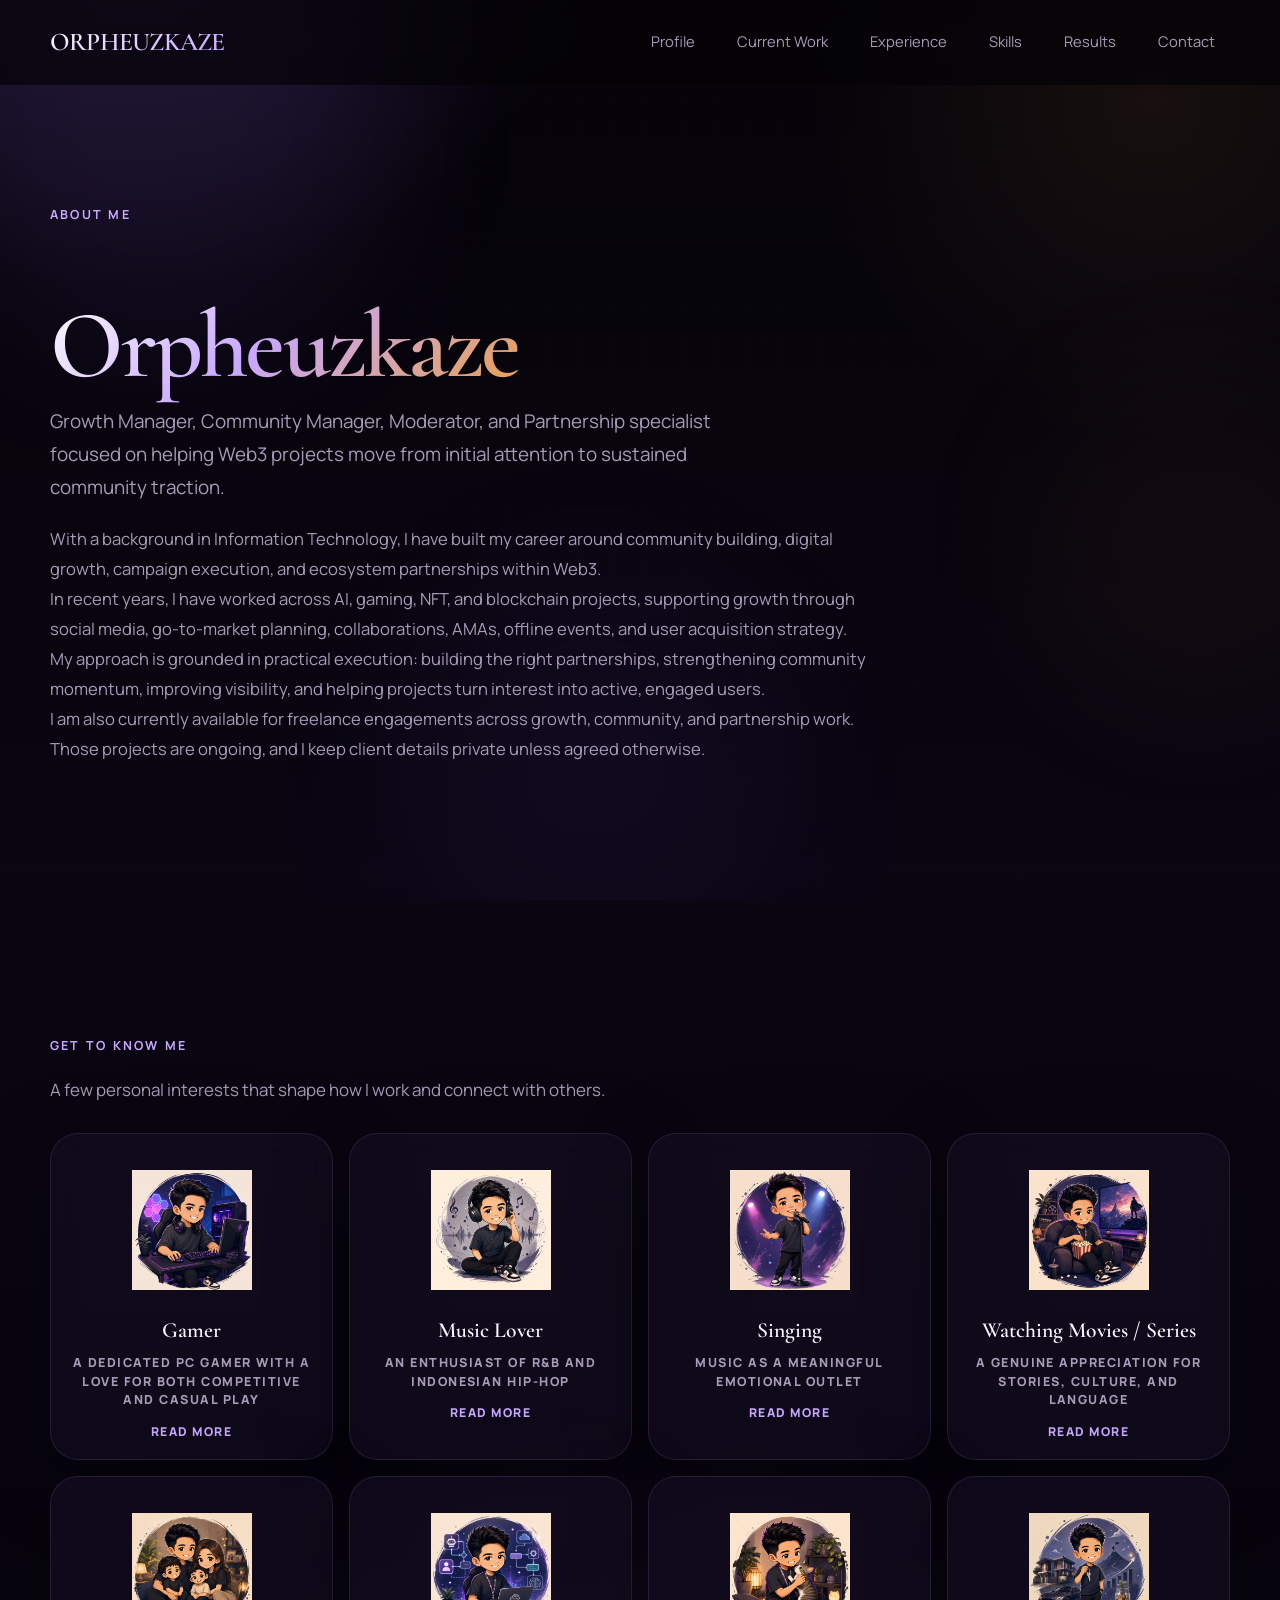
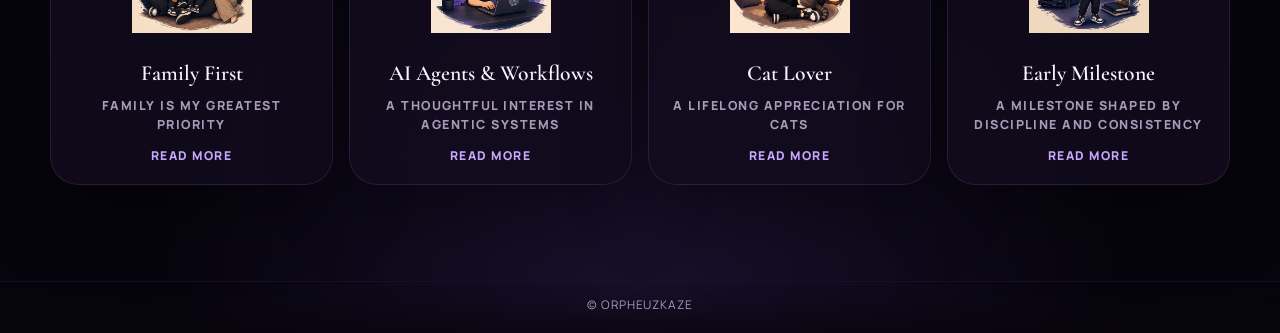
==== commit 61aae907: "Remove real name and LinkedIn; add Telegram and email contact" ====
--- a/profile.html
+++ b/profile.html
@@ -3,29 +3,29 @@
   <head>
     <meta charset="UTF-8" />
     <meta name="viewport" content="width=device-width, initial-scale=1.0" />
-    <title>About Ahmad Jeffry Aryanto</title>
+    <title>About Orpheuzkaze</title>
     <meta
       name="description"
-      content="Learn more about Ahmad Jeffry Aryanto (Orpheuzkaze) — background, focus areas, and professional approach."
+      content="Learn more about Orpheuzkaze — background, focus areas, and professional approach."
     />
     <meta name="robots" content="index, follow" />
-    <meta name="author" content="Ahmad Jeffry Aryanto" />
+    <meta name="author" content="Orpheuzkaze" />
     <link rel="canonical" href="https://ahmadaryanto.com/profile.html" />
     <meta property="og:type" content="profile" />
     <meta property="og:site_name" content="Orpheuzkaze Portfolio" />
-    <meta property="og:title" content="About Ahmad Jeffry Aryanto" />
+    <meta property="og:title" content="About Orpheuzkaze" />
     <meta
       property="og:description"
-      content="Learn more about Ahmad Jeffry Aryanto (Orpheuzkaze) — background, focus areas, and professional approach."
+      content="Learn more about Orpheuzkaze — background, focus areas, and professional approach."
     />
     <meta property="og:url" content="https://ahmadaryanto.com/profile.html" />
     <meta property="og:image" content="https://ahmadaryanto.com/assets/profile-picture.webp" />
-    <meta property="og:image:alt" content="Ahmad Jeffry Aryanto profile picture" />
+    <meta property="og:image:alt" content="Orpheuzkaze profile picture" />
     <meta name="twitter:card" content="summary_large_image" />
-    <meta name="twitter:title" content="About Ahmad Jeffry Aryanto" />
+    <meta name="twitter:title" content="About Orpheuzkaze" />
     <meta
       name="twitter:description"
-      content="Learn more about Ahmad Jeffry Aryanto (Orpheuzkaze) — background, focus areas, and professional approach."
+      content="Learn more about Orpheuzkaze — background, focus areas, and professional approach."
     />
     <meta name="twitter:image" content="https://ahmadaryanto.com/assets/profile-picture.webp" />
     <link rel="preconnect" href="https://fonts.googleapis.com" />
@@ -34,8 +34,8 @@
       href="https://fonts.googleapis.com/css2?family=Cormorant+Garamond:wght@500;600;700&family=Manrope:wght@400;500;600;700;800&display=swap"
       rel="stylesheet"
     />
-    <link rel="stylesheet" href="./styles.css?v=20260622" />
-    <link rel="stylesheet" href="./enhancements.css?v=20260622" />
+    <link rel="stylesheet" href="./styles.css?v=20260621" />
+    <link rel="stylesheet" href="./enhancements.css?v=20260621" />
   </head>
   <body>
     <div class="scroll-progress" aria-hidden="true"></div>
@@ -69,7 +69,7 @@
         <div class="container profile-page-grid">
           <div class="profile-copy">
             <p class="eyebrow">About Me</p>
-            <h1 class="subpage-title"><span class="text-gradient">Ahmad Jeffry Aryanto</span></h1>
+            <h1 class="subpage-title"><span class="text-gradient">Orpheuzkaze</span></h1>
             <p class="profile-lead">
               Growth Manager, Community Manager, Moderator, and Partnership
               specialist focused on helping Web3 projects move from initial
@@ -97,14 +97,22 @@
             </p>
 
             <div class="contact-row">
-              <a href="https://www.linkedin.com/in/ahmad-jeffry-aryanto-00a70b88/?locale=en" target="_blank" rel="noreferrer" class="social-link">
-                <span class="social-icon social-icon-linkedin" aria-hidden="true">
+              <a href="https://t.me/orpheuzkaze" target="_blank" rel="noreferrer" class="social-link">
+                <span class="social-icon social-icon-telegram" aria-hidden="true">
                   <svg viewBox="0 0 24 24" aria-hidden="true" focusable="false">
-                    <rect x="2" y="2" width="20" height="20" rx="4" fill="currentColor"></rect>
-                    <path fill="#09070f" d="M7 10h2.3v7H7zm1.15-3.3a1.35 1.35 0 1 1 0 2.7 1.35 1.35 0 0 1 0-2.7zM11 10h2.2v1h.03c.31-.58 1.1-1.2 2.27-1.2 2.43 0 2.88 1.6 2.88 3.7V17h-2.3v-3.1c0-.74-.01-1.69-1.03-1.69-1.04 0-1.2.81-1.2 1.64V17H11z"></path>
+                    <path fill="currentColor" d="M12 2C6.48 2 2 6.48 2 12s4.48 10 10 10 10-4.48 10-10S17.52 2 12 2zm4.64 6.8c-.15 1.58-.8 5.42-1.13 7.19-.14.75-.42 1-.68 1.03-.58.05-1.02-.38-1.58-.75-.88-.58-1.38-.94-2.23-1.5-.99-.65-.35-1.01.22-1.59.15-.15 2.71-2.48 2.76-2.69a.2.2 0 00-.05-.18c-.06-.05-.14-.03-.21-.02-.09.02-1.49.95-4.22 2.79-.4.27-.76.41-1.08.4-.36-.01-1.04-.2-1.55-.37-.63-.2-1.12-.31-1.08-.66.02-.18.27-.36.74-.55 2.92-1.27 4.86-2.11 5.83-2.51 2.78-1.16 3.35-1.36 3.73-1.36.08 0 .27.02.39.12.1.08.13.19.14.27-.01.06.01.24 0 .38z"></path>
                   </svg>
                 </span>
-                <span>LinkedIn</span>
+                <span>@orpheuzkaze</span>
+              </a>
+              <a href="mailto:orpheuzkaze@gmail.com" class="social-link">
+                <span class="social-icon social-icon-email" aria-hidden="true">
+                  <svg viewBox="0 0 24 24" aria-hidden="true" focusable="false" fill="none" stroke="currentColor" stroke-width="2">
+                    <rect x="2" y="4" width="20" height="16" rx="2"></rect>
+                    <path d="M2 7l10 7 10-7"></path>
+                  </svg>
+                </span>
+                <span>orpheuzkaze@gmail.com</span>
               </a>
               <a href="https://x.com/orpheuskaze" target="_blank" rel="noreferrer" class="social-link">
                 <img src="./assets/x-logo-icon.png" alt="" class="social-icon-image" aria-hidden="true" />
@@ -223,9 +231,9 @@
 
     <footer class="site-footer">
       <div class="container">
-        <p>&copy; Ahmad Jeffry Aryanto (Orpheuzkaze)</p>
+        <p>&copy; Orpheuzkaze</p>
       </div>
     </footer>
-    <script src="./site.js?v=20260622"></script>
+    <script src="./site.js?v=20260621"></script>
   </body>
 </html>
--- a/styles.css
+++ b/styles.css
@@ -584,13 +584,15 @@
   flex: 0 0 auto;
 }
 
-.social-icon-linkedin {
+.social-icon-telegram,
+.social-icon-email {
   width: 16px;
   height: 16px;
   color: var(--text);
 }
 
-.social-icon-linkedin svg {
+.social-icon-telegram svg,
+.social-icon-email svg {
   display: block;
   width: 100%;
   height: 100%;
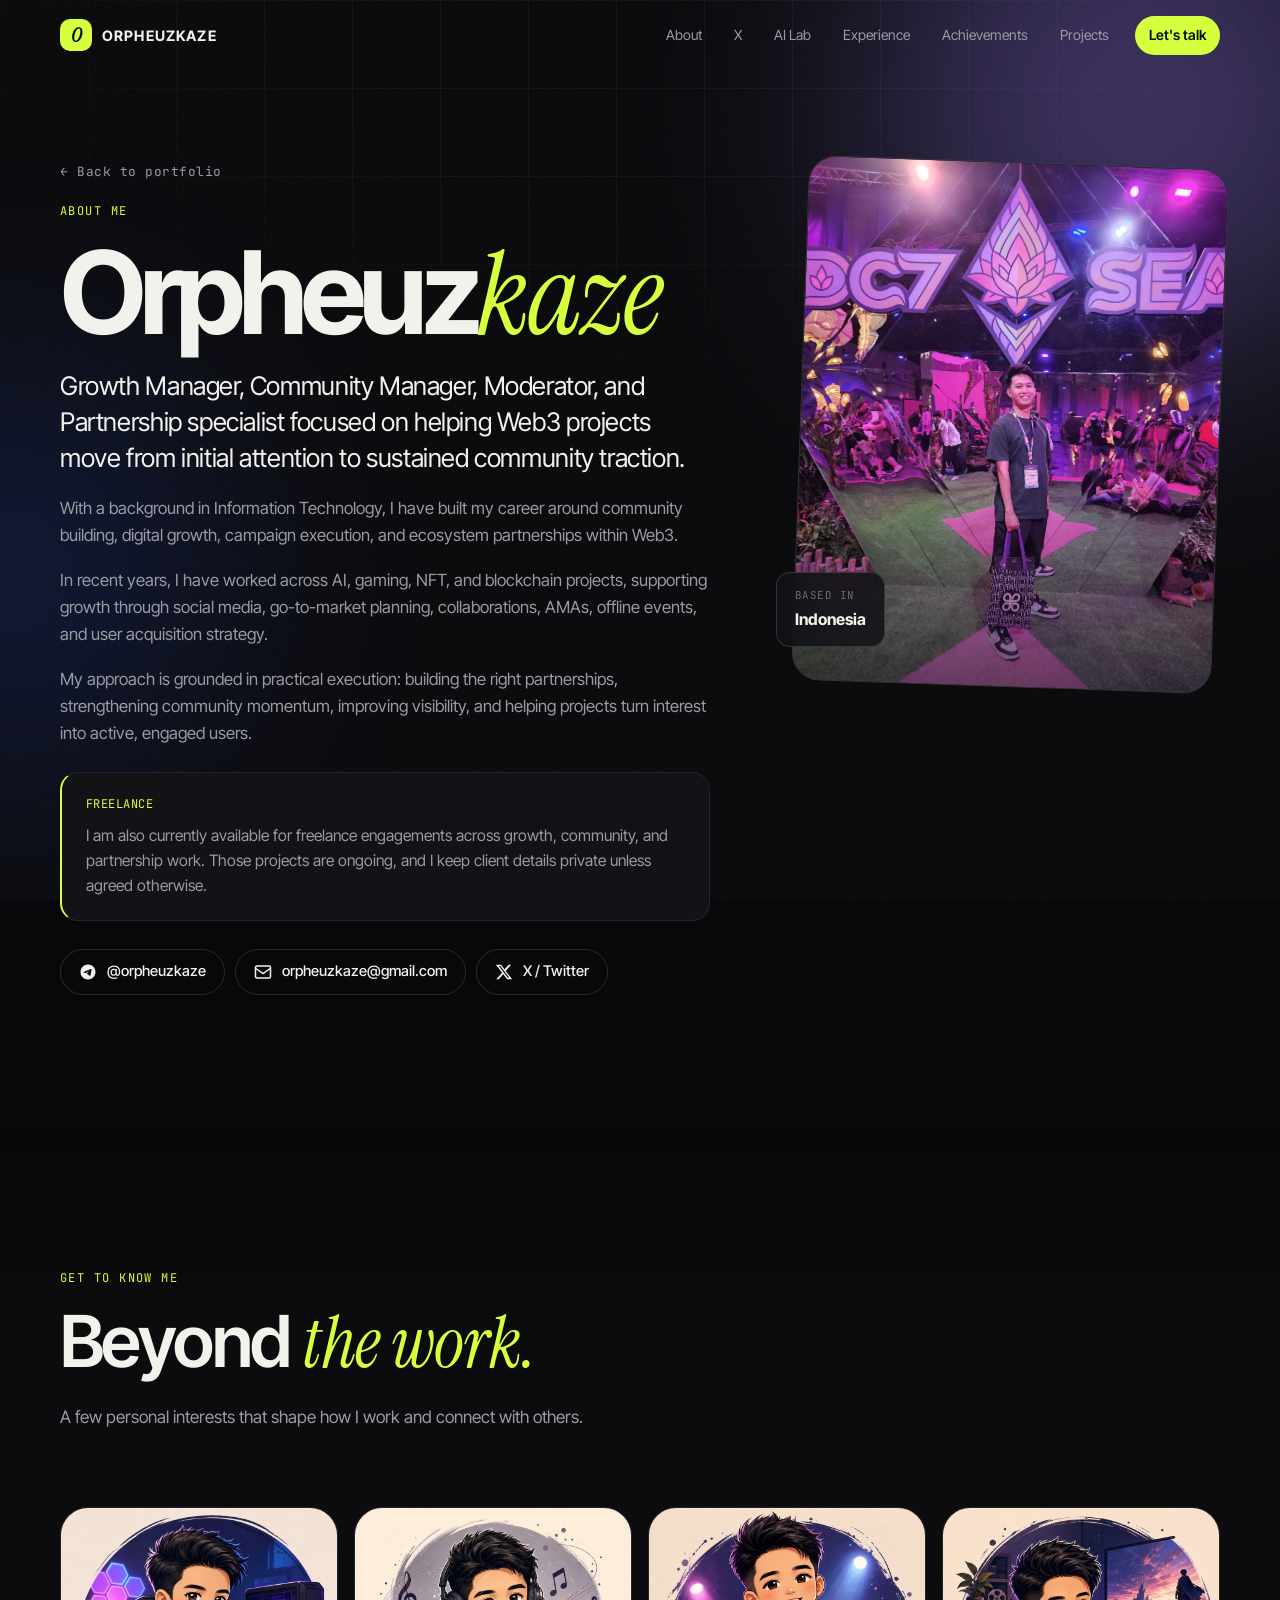
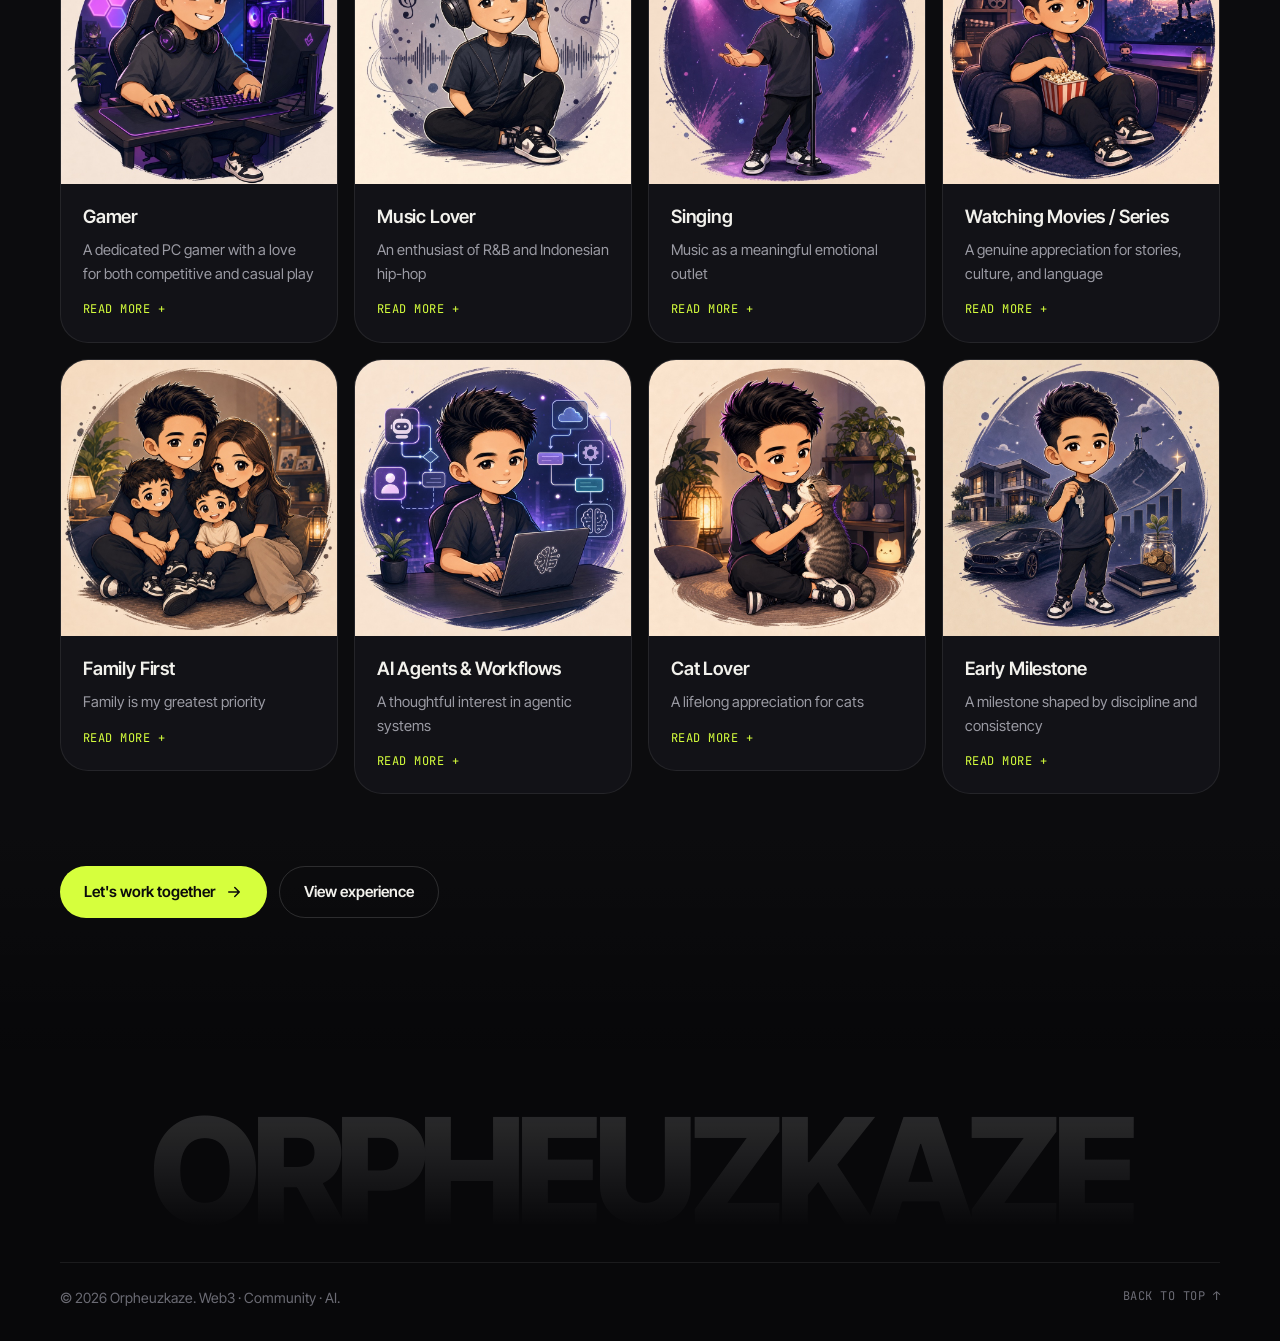
==== commit 142cd0fb: "Redesign portfolio as dark editorial Web3 + AI site Rebuild the homepage into Hero, About, X Profile" ====
--- a/profile.html
+++ b/profile.html
@@ -1,4 +1,4 @@
-<!DOCTYPE html>
+﻿<!DOCTYPE html>
 <html lang="en">
   <head>
     <meta charset="UTF-8" />
@@ -6,234 +6,254 @@
     <title>About Orpheuzkaze</title>
     <meta
       name="description"
-      content="Learn more about Orpheuzkaze — background, focus areas, and professional approach."
+      content="Learn more about Orpheuzkaze: background, focus areas, and professional approach."
     />
     <meta name="robots" content="index, follow" />
     <meta name="author" content="Orpheuzkaze" />
-    <link rel="canonical" href="https://ahmadaryanto.com/profile.html" />
+    <meta name="theme-color" content="#08080a" />
+    <link rel="canonical" href="https://orpheuzkaze-portfolio.vercel.app/profile.html" />
+    <link rel="icon" href="./assets/favicon.svg" type="image/svg+xml" />
+    <link rel="icon" href="./assets/favicon-32x32.png" type="image/png" sizes="32x32" />
+    <link rel="apple-touch-icon" href="./assets/apple-touch-icon.png" />
     <meta property="og:type" content="profile" />
     <meta property="og:site_name" content="Orpheuzkaze Portfolio" />
     <meta property="og:title" content="About Orpheuzkaze" />
     <meta
       property="og:description"
-      content="Learn more about Orpheuzkaze — background, focus areas, and professional approach."
-    />
-    <meta property="og:url" content="https://ahmadaryanto.com/profile.html" />
-    <meta property="og:image" content="https://ahmadaryanto.com/assets/profile-picture.webp" />
+      content="Learn more about Orpheuzkaze: background, focus areas, and professional approach."
+    />
+    <meta property="og:url" content="https://orpheuzkaze-portfolio.vercel.app/profile.html" />
+    <meta property="og:image" content="https://orpheuzkaze-portfolio.vercel.app/assets/profile-picture.webp" />
     <meta property="og:image:alt" content="Orpheuzkaze profile picture" />
     <meta name="twitter:card" content="summary_large_image" />
+    <meta name="twitter:site" content="@orpheuskaze" />
     <meta name="twitter:title" content="About Orpheuzkaze" />
     <meta
       name="twitter:description"
-      content="Learn more about Orpheuzkaze — background, focus areas, and professional approach."
-    />
-    <meta name="twitter:image" content="https://ahmadaryanto.com/assets/profile-picture.webp" />
+      content="Learn more about Orpheuzkaze: background, focus areas, and professional approach."
+    />
+    <meta name="twitter:image" content="https://orpheuzkaze-portfolio.vercel.app/assets/profile-picture.webp" />
     <link rel="preconnect" href="https://fonts.googleapis.com" />
     <link rel="preconnect" href="https://fonts.gstatic.com" crossorigin />
     <link
-      href="https://fonts.googleapis.com/css2?family=Cormorant+Garamond:wght@500;600;700&family=Manrope:wght@400;500;600;700;800&display=swap"
+      href="https://fonts.googleapis.com/css2?family=Instrument+Serif:ital@0;1&family=Inter+Tight:wght@400;500;600;700;800&family=JetBrains+Mono:wght@400;500&display=swap"
       rel="stylesheet"
     />
-    <link rel="stylesheet" href="./styles.css?v=20260621" />
-    <link rel="stylesheet" href="./enhancements.css?v=20260621" />
+    <link rel="stylesheet" href="./portfolio.css?v=20261014" />
+    <script>document.documentElement.classList.add("js");</script>
   </head>
   <body>
-    <div class="scroll-progress" aria-hidden="true"></div>
-    <div class="ambient" aria-hidden="true">
-      <div class="ambient__orb ambient__orb--1"></div>
-      <div class="ambient__orb ambient__orb--2"></div>
-      <div class="ambient__orb ambient__orb--3"></div>
+    <a class="skip-link" href="#main">Skip to content</a>
+    <div class="progress" aria-hidden="true"></div>
+    <div class="bg" aria-hidden="true">
+      <div class="bg__grid"></div>
+      <div class="bg__glow bg__glow--a"></div>
+      <div class="bg__glow bg__glow--b"></div>
+      <div class="bg__noise"></div>
     </div>
 
-    <header class="site-header">
-      <div class="container header-inner">
-        <a class="brand" href="./index.html">ORPHEUZKAZE</a>
-        <button class="nav-toggle" id="nav-toggle" type="button" aria-label="Toggle menu" aria-expanded="false">
-          <span></span>
-          <span></span>
-          <span></span>
+    <header class="header">
+      <div class="wrap header__inner">
+        <a class="logo" href="./index.html" aria-label="Orpheuzkaze, home">
+          <span class="logo__mark">O</span>
+          <span class="logo__text">ORPHEUZKAZE</span>
+        </a>
+        <nav class="nav" id="nav" aria-label="Primary">
+          <a href="./index.html#about">About</a>
+          <a href="./index.html#x-profile">X</a>
+          <a href="./index.html#lab">AI Lab</a>
+          <a href="./index.html#experience">Experience</a>
+          <a href="./index.html#achievements">Achievements</a>
+          <a href="./index.html#projects">Projects</a>
+          <a href="./index.html#contact" class="nav__cta">Let's talk</a>
+        </nav>
+        <button class="burger" id="burger" type="button" aria-label="Open menu" aria-expanded="false" aria-controls="nav">
+          <span></span><span></span>
         </button>
-        <nav class="site-nav" id="site-nav">
-          <a href="./index.html#profile">Profile</a>
-          <a href="./index.html#freelance">Current Work</a>
-          <a href="./index.html#experience">Experience</a>
-          <a href="./index.html#skills">Skills</a>
-          <a href="./index.html#kpis">Results</a>
-          <a href="./index.html#contact">Contact</a>
-        </nav>
       </div>
     </header>
 
-    <main class="subpage-main">
-      <section class="section">
-        <div class="container profile-page-grid">
-          <div class="profile-copy">
-            <p class="eyebrow">About Me</p>
-            <h1 class="subpage-title"><span class="text-gradient">Orpheuzkaze</span></h1>
-            <p class="profile-lead">
+    <main id="main">
+      <!-- About me -->
+      <section class="subhero">
+        <div class="wrap subhero__grid">
+          <div class="subhero__copy">
+            <a class="back-link mono" href="./index.html" data-reveal>← Back to portfolio</a>
+            <p class="eyebrow" data-reveal>About Me</p>
+            <h1 class="subhero__title" data-reveal>Orpheuz<em>kaze</em></h1>
+            <p class="about__lead" data-reveal>
               Growth Manager, Community Manager, Moderator, and Partnership
               specialist focused on helping Web3 projects move from initial
               attention to sustained community traction.
             </p>
-            <p class="body-text">
-              With a background in Information Technology, I have built my career
-              around community building, digital growth, campaign execution, and
-              ecosystem partnerships within Web3.
-            </p>
-            <p class="body-text">
-              In recent years, I have worked across AI, gaming, NFT, and blockchain
-              projects, supporting growth through social media, go-to-market planning,
-              collaborations, AMAs, offline events, and user acquisition strategy.
-            </p>
-            <p class="body-text">
-              My approach is grounded in practical execution: building the right
-              partnerships, strengthening community momentum, improving visibility,
-              and helping projects turn interest into active, engaged users.
-            </p>
-            <p class="body-text">
-              I am also currently available for freelance engagements across growth,
-              community, and partnership work. Those projects are ongoing, and I keep
-              client details private unless agreed otherwise.
-            </p>
-
-            <div class="contact-row">
-              <a href="https://t.me/orpheuzkaze" target="_blank" rel="noreferrer" class="social-link">
-                <span class="social-icon social-icon-telegram" aria-hidden="true">
-                  <svg viewBox="0 0 24 24" aria-hidden="true" focusable="false">
-                    <path fill="currentColor" d="M12 2C6.48 2 2 6.48 2 12s4.48 10 10 10 10-4.48 10-10S17.52 2 12 2zm4.64 6.8c-.15 1.58-.8 5.42-1.13 7.19-.14.75-.42 1-.68 1.03-.58.05-1.02-.38-1.58-.75-.88-.58-1.38-.94-2.23-1.5-.99-.65-.35-1.01.22-1.59.15-.15 2.71-2.48 2.76-2.69a.2.2 0 00-.05-.18c-.06-.05-.14-.03-.21-.02-.09.02-1.49.95-4.22 2.79-.4.27-.76.41-1.08.4-.36-.01-1.04-.2-1.55-.37-.63-.2-1.12-.31-1.08-.66.02-.18.27-.36.74-.55 2.92-1.27 4.86-2.11 5.83-2.51 2.78-1.16 3.35-1.36 3.73-1.36.08 0 .27.02.39.12.1.08.13.19.14.27-.01.06.01.24 0 .38z"></path>
-                  </svg>
-                </span>
-                <span>@orpheuzkaze</span>
+            <div class="subhero__body">
+              <p data-reveal>
+                With a background in Information Technology, I have built my career
+                around community building, digital growth, campaign execution, and
+                ecosystem partnerships within Web3.
+              </p>
+              <p data-reveal>
+                In recent years, I have worked across AI, gaming, NFT, and blockchain
+                projects, supporting growth through social media, go-to-market planning,
+                collaborations, AMAs, offline events, and user acquisition strategy.
+              </p>
+              <p data-reveal>
+                My approach is grounded in practical execution: building the right
+                partnerships, strengthening community momentum, improving visibility,
+                and helping projects turn interest into active, engaged users.
+              </p>
+              <aside class="note" data-reveal>
+                <span class="note__label mono">Freelance</span>
+                <p>
+                  I am also currently available for freelance engagements across growth,
+                  community, and partnership work. Those projects are ongoing, and I keep
+                  client details private unless agreed otherwise.
+                </p>
+              </aside>
+            </div>
+
+            <div class="pills" data-reveal>
+              <a class="pill" href="https://t.me/orpheuzkaze" target="_blank" rel="noreferrer">
+                <svg viewBox="0 0 24 24" aria-hidden="true"><path fill="currentColor" d="M12 2C6.48 2 2 6.48 2 12s4.48 10 10 10 10-4.48 10-10S17.52 2 12 2zm4.64 6.8c-.15 1.58-.8 5.42-1.13 7.19-.14.75-.42 1-.68 1.03-.58.05-1.02-.38-1.58-.75-.88-.58-1.38-.94-2.23-1.5-.99-.65-.35-1.01.22-1.59.15-.15 2.71-2.48 2.76-2.69a.2.2 0 00-.05-.18c-.06-.05-.14-.03-.21-.02-.09.02-1.49.95-4.22 2.79-.4.27-.76.41-1.08.4-.36-.01-1.04-.2-1.55-.37-.63-.2-1.12-.31-1.08-.66.02-.18.27-.36.74-.55 2.92-1.27 4.86-2.11 5.83-2.51 2.78-1.16 3.35-1.36 3.73-1.36.08 0 .27.02.39.12.1.08.13.19.14.27-.01.06.01.24 0 .38z"/></svg>
+                @orpheuzkaze
               </a>
-              <a href="mailto:orpheuzkaze@gmail.com" class="social-link">
-                <span class="social-icon social-icon-email" aria-hidden="true">
-                  <svg viewBox="0 0 24 24" aria-hidden="true" focusable="false" fill="none" stroke="currentColor" stroke-width="2">
-                    <rect x="2" y="4" width="20" height="16" rx="2"></rect>
-                    <path d="M2 7l10 7 10-7"></path>
-                  </svg>
-                </span>
-                <span>orpheuzkaze@gmail.com</span>
+              <a class="pill" href="mailto:orpheuzkaze@gmail.com">
+                <svg viewBox="0 0 24 24" aria-hidden="true" fill="none" stroke="currentColor" stroke-width="2"><rect x="2" y="4" width="20" height="16" rx="2"/><path d="M2 7l10 7 10-7"/></svg>
+                orpheuzkaze@gmail.com
               </a>
-              <a href="https://x.com/orpheuskaze" target="_blank" rel="noreferrer" class="social-link">
-                <img src="./assets/x-logo-icon.png" alt="" class="social-icon-image" aria-hidden="true" />
-                <span>X / Twitter</span>
+              <a class="pill" href="https://x.com/orpheuskaze" target="_blank" rel="noreferrer">
+                <svg viewBox="0 0 24 24" aria-hidden="true"><path fill="currentColor" d="M18.244 2.25h3.308l-7.227 8.26 8.502 11.24H16.17l-5.214-6.817L4.99 21.75H1.68l7.73-8.835L1.254 2.25H8.08l4.713 6.231zm-1.161 17.52h1.833L7.084 4.126H5.117z"/></svg>
+                X / Twitter
               </a>
             </div>
           </div>
+
+          <div class="subhero__media" data-reveal>
+            <figure class="portrait">
+              <div class="portrait__frame">
+                <img src="./assets/profile-picture.webp" alt="Orpheuzkaze profile picture" width="600" height="600" />
+              </div>
+              <figcaption class="portrait__tag">
+                <span class="mono">Based in</span>
+                <strong>Indonesia</strong>
+              </figcaption>
+            </figure>
+          </div>
         </div>
       </section>
 
-      <section class="section">
-        <div class="container">
-          <p class="eyebrow">Get To Know Me</p>
-          <p class="experience-summary">A few personal interests that shape how I work and connect with others.</p>
-
-          <div class="beyond-grid">
-            <details class="beyond-card">
-              <summary class="beyond-card__summary">
-                <span class="beyond-card__image-wrap">
-                  <img src="./assets/get-to-know/gamer.jpg" alt="Gamer illustration" class="beyond-card__image" loading="lazy" />
-                </span>
-                <span class="beyond-card__title">Gamer</span>
-                <span class="beyond-card__short">A dedicated PC gamer with a love for both competitive and casual play</span>
-                <span class="beyond-card__toggle">Read more</span>
-              </summary>
-              <p class="beyond-card__detail">I have been a PC gamer for many years and still make time for a good session whenever I can. While I enjoy a wide range of games, Dota 2 remains a personal favorite. Gaming helps me stay sharp in strategy, patience, and focus under pressure.</p>
-            </details>
-
-            <details class="beyond-card">
-              <summary class="beyond-card__summary">
-                <span class="beyond-card__image-wrap">
-                  <img src="./assets/get-to-know/music-lover.jpg" alt="Music lover illustration" class="beyond-card__image" loading="lazy" />
-                </span>
-                <span class="beyond-card__title">Music Lover</span>
-                <span class="beyond-card__short">An enthusiast of R&amp;B and Indonesian hip-hop</span>
-                <span class="beyond-card__toggle">Read more</span>
-              </summary>
-              <p class="beyond-card__detail">My playlist is a thoughtful mix of R&amp;B and Indonesian hip-hop. Music helps me stay focused during work and brings positive energy to my time outside of it.</p>
-            </details>
-
-            <details class="beyond-card">
-              <summary class="beyond-card__summary">
-                <span class="beyond-card__image-wrap">
-                  <img src="./assets/get-to-know/singing.jpg" alt="Singing illustration" class="beyond-card__image" loading="lazy" />
-                </span>
-                <span class="beyond-card__title">Singing</span>
-                <span class="beyond-card__short">Music as a meaningful emotional outlet</span>
-                <span class="beyond-card__toggle">Read more</span>
-              </summary>
-              <p class="beyond-card__detail">Singing is one of the most natural ways for me to release stress and reset my mindset. It keeps me grounded and helps me maintain balance in both work and life.</p>
-            </details>
-
-            <details class="beyond-card">
-              <summary class="beyond-card__summary">
-                <span class="beyond-card__image-wrap">
-                  <img src="./assets/get-to-know/watching-movies-series.jpg" alt="Watching movies and series illustration" class="beyond-card__image" loading="lazy" />
-                </span>
-                <span class="beyond-card__title">Watching Movies / Series</span>
-                <span class="beyond-card__short">A genuine appreciation for stories, culture, and language</span>
-                <span class="beyond-card__toggle">Read more</span>
-              </summary>
-              <p class="beyond-card__detail">Films and series allow me to unwind while deepening my appreciation for different cultures and languages. My all-time favorite movie is Interstellar, and my favorite anime is Shingeki no Kyojin.</p>
-            </details>
-
-            <details class="beyond-card">
-              <summary class="beyond-card__summary">
-                <span class="beyond-card__image-wrap">
-                  <img src="./assets/get-to-know/family-first.jpg" alt="Family first illustration" class="beyond-card__image" loading="lazy" />
-                </span>
-                <span class="beyond-card__title">Family First</span>
-                <span class="beyond-card__short">Family is my greatest priority</span>
-                <span class="beyond-card__toggle">Read more</span>
-              </summary>
-              <p class="beyond-card__detail">Family always comes first. Time with the people closest to me keeps me grounded, gives me purpose, and reminds me of what matters most beyond professional life.</p>
-            </details>
-
-            <details class="beyond-card">
-              <summary class="beyond-card__summary">
-                <span class="beyond-card__image-wrap">
-                  <img src="./assets/get-to-know/ai-agents-workflows.jpg" alt="AI agents and workflows illustration" class="beyond-card__image" loading="lazy" />
-                </span>
-                <span class="beyond-card__title">AI Agents &amp; Workflows</span>
-                <span class="beyond-card__short">A thoughtful interest in agentic systems</span>
-                <span class="beyond-card__toggle">Read more</span>
-              </summary>
-              <p class="beyond-card__detail">I follow developments in AI agents, agentic workflows, and automation with genuine interest. I enjoy exploring how these systems can support more efficient and effective execution.</p>
-            </details>
-
-            <details class="beyond-card">
-              <summary class="beyond-card__summary">
-                <span class="beyond-card__image-wrap">
-                  <img src="./assets/get-to-know/cat-lover.jpg" alt="Cat lover illustration" class="beyond-card__image" loading="lazy" />
-                </span>
-                <span class="beyond-card__title">Cat Lover</span>
-                <span class="beyond-card__short">A lifelong appreciation for cats</span>
-                <span class="beyond-card__toggle">Read more</span>
-              </summary>
-              <p class="beyond-card__detail">I have always had a deep fondness for cats. They bring calm energy, personality, and a quiet sense of comfort that makes everyday life feel a little lighter.</p>
-            </details>
-
-            <details class="beyond-card">
-              <summary class="beyond-card__summary">
-                <span class="beyond-card__image-wrap">
-                  <img src="./assets/get-to-know/milestone.jpg" alt="Milestone illustration" class="beyond-card__image" loading="lazy" />
-                </span>
-                <span class="beyond-card__title">Early Milestone</span>
-                <span class="beyond-card__short">A milestone shaped by discipline and consistency</span>
-                <span class="beyond-card__toggle">Read more</span>
-              </summary>
-              <p class="beyond-card__detail">An early financial milestone was meaningful not only in itself, but as a reflection of discipline, sacrifice, consistency, and building lasting security for my family.</p>
-            </details>
+      <!-- Get to know me -->
+      <section class="section section--tint" id="get-to-know">
+        <div class="wrap">
+          <header class="section__head" data-reveal>
+            <p class="eyebrow">Get To Know Me</p>
+            <h2 class="section__title">Beyond <em>the work.</em></h2>
+            <p class="section__sub">A few personal interests that shape how I work and connect with others.</p>
+          </header>
+
+          <div class="interests">
+            <details class="interest" data-reveal>
+              <summary>
+                <span class="interest__img"><img src="./assets/get-to-know/gamer.jpg" alt="Gamer illustration" loading="lazy" /></span>
+                <span class="interest__title">Gamer</span>
+                <span class="interest__short">A dedicated PC gamer with a love for both competitive and casual play</span>
+                <span class="interest__toggle mono">Read more</span>
+              </summary>
+              <p class="interest__detail">I have been a PC gamer for many years and still make time for a good session whenever I can. While I enjoy a wide range of games, Dota 2 remains a personal favorite. Gaming helps me stay sharp in strategy, patience, and focus under pressure.</p>
+            </details>
+
+            <details class="interest" data-reveal>
+              <summary>
+                <span class="interest__img"><img src="./assets/get-to-know/music-lover.jpg" alt="Music lover illustration" loading="lazy" /></span>
+                <span class="interest__title">Music Lover</span>
+                <span class="interest__short">An enthusiast of R&amp;B and Indonesian hip-hop</span>
+                <span class="interest__toggle mono">Read more</span>
+              </summary>
+              <p class="interest__detail">My playlist is a thoughtful mix of R&amp;B and Indonesian hip-hop. Music helps me stay focused during work and brings positive energy to my time outside of it.</p>
+            </details>
+
+            <details class="interest" data-reveal>
+              <summary>
+                <span class="interest__img"><img src="./assets/get-to-know/singing.jpg" alt="Singing illustration" loading="lazy" /></span>
+                <span class="interest__title">Singing</span>
+                <span class="interest__short">Music as a meaningful emotional outlet</span>
+                <span class="interest__toggle mono">Read more</span>
+              </summary>
+              <p class="interest__detail">Singing is one of the most natural ways for me to release stress and reset my mindset. It keeps me grounded and helps me maintain balance in both work and life.</p>
+            </details>
+
+            <details class="interest" data-reveal>
+              <summary>
+                <span class="interest__img"><img src="./assets/get-to-know/watching-movies-series.jpg" alt="Watching movies and series illustration" loading="lazy" /></span>
+                <span class="interest__title">Watching Movies / Series</span>
+                <span class="interest__short">A genuine appreciation for stories, culture, and language</span>
+                <span class="interest__toggle mono">Read more</span>
+              </summary>
+              <p class="interest__detail">Films and series allow me to unwind while deepening my appreciation for different cultures and languages. My all-time favorite movie is Interstellar, and my favorite anime is Shingeki no Kyojin.</p>
+            </details>
+
+            <details class="interest" data-reveal>
+              <summary>
+                <span class="interest__img"><img src="./assets/get-to-know/family-first.jpg" alt="Family first illustration" loading="lazy" /></span>
+                <span class="interest__title">Family First</span>
+                <span class="interest__short">Family is my greatest priority</span>
+                <span class="interest__toggle mono">Read more</span>
+              </summary>
+              <p class="interest__detail">Family always comes first. Time with the people closest to me keeps me grounded, gives me purpose, and reminds me of what matters most beyond professional life.</p>
+            </details>
+
+            <details class="interest" data-reveal>
+              <summary>
+                <span class="interest__img"><img src="./assets/get-to-know/ai-agents-workflows.jpg" alt="AI agents and workflows illustration" loading="lazy" /></span>
+                <span class="interest__title">AI Agents &amp; Workflows</span>
+                <span class="interest__short">A thoughtful interest in agentic systems</span>
+                <span class="interest__toggle mono">Read more</span>
+              </summary>
+              <p class="interest__detail">I follow developments in AI agents, agentic workflows, and automation with genuine interest. I enjoy exploring how these systems can support more efficient and effective execution.</p>
+            </details>
+
+            <details class="interest" data-reveal>
+              <summary>
+                <span class="interest__img"><img src="./assets/get-to-know/cat-lover.jpg" alt="Cat lover illustration" loading="lazy" /></span>
+                <span class="interest__title">Cat Lover</span>
+                <span class="interest__short">A lifelong appreciation for cats</span>
+                <span class="interest__toggle mono">Read more</span>
+              </summary>
+              <p class="interest__detail">I have always had a deep fondness for cats. They bring calm energy, personality, and a quiet sense of comfort that makes everyday life feel a little lighter.</p>
+            </details>
+
+            <details class="interest" data-reveal>
+              <summary>
+                <span class="interest__img"><img src="./assets/get-to-know/milestone.jpg" alt="Milestone illustration" loading="lazy" /></span>
+                <span class="interest__title">Early Milestone</span>
+                <span class="interest__short">A milestone shaped by discipline and consistency</span>
+                <span class="interest__toggle mono">Read more</span>
+              </summary>
+              <p class="interest__detail">An early financial milestone was meaningful not only in itself, but as a reflection of discipline, sacrifice, consistency, and building lasting security for my family.</p>
+            </details>
+          </div>
+
+          <div class="subpage-cta" data-reveal>
+            <a class="btn btn--primary" href="./index.html#contact">
+              Let's work together
+              <svg viewBox="0 0 24 24" aria-hidden="true"><path d="M5 12h14M13 6l6 6-6 6" fill="none" stroke="currentColor" stroke-width="2" stroke-linecap="round" stroke-linejoin="round"/></svg>
+            </a>
+            <a class="btn btn--ghost" href="./index.html#experience">View experience</a>
           </div>
         </div>
       </section>
     </main>
 
-    <footer class="site-footer">
-      <div class="container">
-        <p>&copy; Orpheuzkaze</p>
+    <footer class="footer">
+      <div class="wrap footer__inner">
+        <p class="footer__big" aria-hidden="true">ORPHEUZKAZE</p>
+        <div class="footer__row">
+          <p>&copy; <span id="year">2026</span> Orpheuzkaze. Web3 · Community · AI.</p>
+          <a href="#main" class="mono">Back to top ↑</a>
+        </div>
       </div>
     </footer>
-    <script src="./site.js?v=20260621"></script>
+
+    <script src="./portfolio.js?v=20261014" defer></script>
   </body>
 </html>
--- a/portfolio.css
+++ b/portfolio.css
@@ -0,0 +1,1145 @@
+/* ==========================================================================
+   Orpheuzkaze portfolio, 2026 redesign
+   Dark editorial · Web3 + AI
+   ========================================================================== */
+
+:root {
+  --bg: #08080a;
+  --bg-2: #0e0e12;
+  --surface: #121217;
+  --surface-2: #17171d;
+  --line: rgba(255, 255, 255, 0.08);
+  --line-2: rgba(255, 255, 255, 0.14);
+  --text: #f2f1ec;
+  --muted: #9a9aa3;
+  --dim: #6b6b74;
+  --accent: #d6ff3d;          /* acid lime */
+  --accent-ink: #0b0b0b;
+  --ai: #9b7bff;              /* AI violet */
+  --ai-2: #4fd1ff;
+
+  --font-sans: "Inter Tight", system-ui, -apple-system, "Segoe UI", sans-serif;
+  --font-serif: "Instrument Serif", "Times New Roman", serif;
+  --font-mono: "JetBrains Mono", ui-monospace, "SFMono-Regular", monospace;
+
+  --wrap: 1240px;
+  --pad: clamp(20px, 4vw, 40px);
+  --radius: 18px;
+  --radius-lg: 28px;
+  --ease: cubic-bezier(0.22, 1, 0.36, 1);
+  --header-h: 72px;
+}
+
+*,
+*::before,
+*::after { box-sizing: border-box; }
+
+html {
+  scroll-behavior: smooth;
+  scroll-padding-top: calc(var(--header-h) + 16px);
+  -webkit-text-size-adjust: 100%;
+}
+
+body {
+  margin: 0;
+  background: var(--bg);
+  color: var(--text);
+  font-family: var(--font-sans);
+  font-size: 16px;
+  line-height: 1.6;
+  -webkit-font-smoothing: antialiased;
+  overflow-x: hidden;
+}
+
+body.is-locked { overflow: hidden; }
+
+img { display: block; max-width: 100%; height: auto; }
+a { color: inherit; text-decoration: none; }
+ul, ol { margin: 0; padding: 0; list-style: none; }
+h1, h2, h3, h4, p, figure, dl, dd { margin: 0; }
+button { font: inherit; color: inherit; background: none; border: 0; cursor: pointer; padding: 0; }
+
+::selection { background: var(--accent); color: var(--accent-ink); }
+
+:focus-visible {
+  outline: 2px solid var(--accent);
+  outline-offset: 3px;
+  border-radius: 6px;
+}
+
+em {
+  font-family: var(--font-serif);
+  font-style: italic;
+  font-weight: 400;
+  letter-spacing: -0.01em;
+}
+
+.mono {
+  font-family: var(--font-mono);
+  font-size: 0.75rem;
+  letter-spacing: 0.04em;
+  text-transform: uppercase;
+}
+
+.wrap {
+  width: 100%;
+  max-width: var(--wrap);
+  margin: 0 auto;
+  padding: 0 var(--pad);
+}
+
+.skip-link {
+  position: fixed;
+  top: -100px;
+  left: 16px;
+  z-index: 200;
+  padding: 10px 16px;
+  background: var(--accent);
+  color: var(--accent-ink);
+  border-radius: 10px;
+  font-weight: 600;
+}
+.skip-link:focus { top: 16px; }
+
+/* ---------- Background ---------- */
+.bg { position: fixed; inset: 0; z-index: -1; pointer-events: none; overflow: hidden; }
+.bg__grid {
+  position: absolute;
+  inset: 0;
+  background-image:
+    linear-gradient(var(--line) 1px, transparent 1px),
+    linear-gradient(90deg, var(--line) 1px, transparent 1px);
+  background-size: 88px 88px;
+  mask-image: radial-gradient(ellipse 80% 60% at 50% 0%, #000 30%, transparent 75%);
+  opacity: 0.5;
+}
+.bg__glow {
+  position: absolute;
+  border-radius: 50%;
+  filter: blur(120px);
+  opacity: 0.35;
+  animation: drift 22s ease-in-out infinite alternate;
+}
+.bg__glow--a { width: 520px; height: 520px; top: -160px; right: -120px; background: var(--ai); }
+.bg__glow--b { width: 420px; height: 420px; top: 40vh; left: -200px; background: #2a5cff; opacity: 0.18; animation-delay: -8s; }
+.bg__noise {
+  position: absolute;
+  inset: -50%;
+  opacity: 0.05;
+  background-image: url("data:image/svg+xml,%3Csvg xmlns='http://www.w3.org/2000/svg' width='160' height='160'%3E%3Cfilter id='n'%3E%3CfeTurbulence type='fractalNoise' baseFrequency='.9' numOctaves='2' stitchTiles='stitch'/%3E%3C/filter%3E%3Crect width='100%25' height='100%25' filter='url(%23n)'/%3E%3C/svg%3E");
+}
+@keyframes drift {
+  to { transform: translate3d(-60px, 80px, 0) scale(1.1); }
+}
+
+.progress {
+  position: fixed;
+  top: 0;
+  left: 0;
+  height: 2px;
+  width: 100%;
+  z-index: 120;
+  background: linear-gradient(90deg, var(--accent), var(--ai));
+  transform-origin: 0 50%;
+  transform: scaleX(0);
+}
+
+/* ---------- Header ---------- */
+.header {
+  position: fixed;
+  inset: 0 0 auto 0;
+  z-index: 100;
+  height: var(--header-h);
+  display: flex;
+  align-items: center;
+  transition: background 0.3s var(--ease), border-color 0.3s var(--ease), backdrop-filter 0.3s;
+  border-bottom: 1px solid transparent;
+}
+.header.is-scrolled {
+  background: rgba(8, 8, 10, 0.72);
+  backdrop-filter: blur(16px) saturate(140%);
+  -webkit-backdrop-filter: blur(16px) saturate(140%);
+  border-bottom-color: var(--line);
+}
+.header__inner { display: flex; align-items: center; justify-content: space-between; gap: 24px; }
+
+.logo { display: inline-flex; align-items: center; gap: 10px; font-weight: 700; letter-spacing: 0.08em; font-size: 0.9rem; }
+.logo__mark {
+  display: grid;
+  place-items: center;
+  width: 32px;
+  height: 32px;
+  border-radius: 10px;
+  background: var(--accent);
+  color: var(--accent-ink);
+  font-family: var(--font-serif);
+  font-style: italic;
+  font-size: 1.25rem;
+  letter-spacing: 0;
+}
+
+.nav { display: flex; align-items: center; gap: 4px; }
+.nav a {
+  position: relative;
+  padding: 8px 14px;
+  font-size: 0.875rem;
+  color: var(--muted);
+  border-radius: 999px;
+  transition: color 0.2s, background 0.2s;
+}
+.nav a:hover,
+.nav a.is-active { color: var(--text); background: rgba(255, 255, 255, 0.06); }
+.nav .nav__cta {
+  margin-left: 8px;
+  color: var(--accent-ink);
+  background: var(--accent);
+  font-weight: 600;
+}
+.nav .nav__cta:hover { color: var(--accent-ink); background: #e6ff7a; }
+
+.burger { display: none; width: 44px; height: 44px; border-radius: 12px; border: 1px solid var(--line-2); position: relative; }
+.burger span {
+  position: absolute;
+  left: 12px;
+  right: 12px;
+  height: 1.5px;
+  background: var(--text);
+  transition: transform 0.3s var(--ease), top 0.3s var(--ease);
+}
+.burger span:first-child { top: 17px; }
+.burger span:last-child { top: 25px; }
+.burger[aria-expanded="true"] span:first-child { top: 21px; transform: rotate(45deg); }
+.burger[aria-expanded="true"] span:last-child { top: 21px; transform: rotate(-45deg); }
+
+/* ---------- Buttons & links ---------- */
+.btn {
+  display: inline-flex;
+  align-items: center;
+  gap: 10px;
+  height: 52px;
+  padding: 0 24px;
+  border-radius: 999px;
+  font-weight: 600;
+  font-size: 0.95rem;
+  white-space: nowrap;
+  transition: transform 0.25s var(--ease), background 0.25s, border-color 0.25s, color 0.25s;
+}
+.btn svg { width: 18px; height: 18px; transition: transform 0.25s var(--ease); }
+.btn:hover svg { transform: translateX(3px); }
+.btn--primary { background: var(--accent); color: var(--accent-ink); }
+.btn--primary:hover { background: #e6ff7a; transform: translateY(-2px); }
+.btn--ghost { border: 1px solid var(--line-2); color: var(--text); }
+.btn--ghost:hover { border-color: var(--text); transform: translateY(-2px); }
+.btn--light { background: var(--text); color: var(--bg); }
+.btn--light:hover { background: #fff; }
+.btn--sm { height: 40px; padding: 0 18px; font-size: 0.875rem; }
+
+.link-arrow {
+  display: inline-flex;
+  align-items: center;
+  gap: 8px;
+  font-weight: 600;
+  color: var(--text);
+  border-bottom: 1px solid var(--line-2);
+  padding-bottom: 4px;
+  transition: border-color 0.2s, color 0.2s;
+}
+.link-arrow svg { width: 16px; height: 16px; transition: transform 0.25s var(--ease); }
+.link-arrow:hover { color: var(--accent); border-color: var(--accent); }
+.link-arrow:hover svg { transform: translate(2px, -2px); }
+
+/* ---------- Sections ---------- */
+.section { position: relative; padding: clamp(88px, 12vw, 160px) 0; }
+.section--tint { background: linear-gradient(180deg, transparent, rgba(255, 255, 255, 0.018) 15%, rgba(255, 255, 255, 0.018) 85%, transparent); }
+
+.section__head { position: relative; max-width: 860px; margin-bottom: clamp(48px, 6vw, 80px); }
+.section__head--row { display: flex; align-items: flex-end; justify-content: space-between; gap: 24px; max-width: none; }
+.section__index {
+  display: block;
+  font-family: var(--font-mono);
+  font-size: 0.75rem;
+  color: var(--dim);
+  margin-bottom: 18px;
+}
+.section__index::after {
+  content: "";
+  display: inline-block;
+  width: 48px;
+  height: 1px;
+  margin-left: 12px;
+  vertical-align: middle;
+  background: var(--line-2);
+}
+
+.eyebrow {
+  display: inline-flex;
+  align-items: center;
+  gap: 10px;
+  font-family: var(--font-mono);
+  font-size: 0.75rem;
+  letter-spacing: 0.12em;
+  text-transform: uppercase;
+  color: var(--accent);
+  margin-bottom: 18px;
+}
+.eyebrow--ai {
+  background: linear-gradient(90deg, var(--ai), var(--ai-2));
+  -webkit-background-clip: text;
+  background-clip: text;
+  color: transparent;
+}
+
+.section__title {
+  font-size: clamp(2.4rem, 5.6vw, 4.75rem);
+  line-height: 1;
+  font-weight: 600;
+  letter-spacing: -0.035em;
+}
+.section__title em { color: var(--accent); }
+.section__sub { margin-top: 24px; max-width: 640px; color: var(--muted); font-size: 1.075rem; }
+
+.sub-title {
+  font-size: clamp(1.4rem, 2.4vw, 1.9rem);
+  font-weight: 600;
+  letter-spacing: -0.02em;
+  margin-bottom: 28px;
+}
+
+/* ---------- Reveal ---------- */
+.js [data-reveal] {
+  opacity: 0;
+  transform: translate3d(0, 28px, 0);
+  transition: opacity 0.9s var(--ease), transform 0.9s var(--ease);
+  transition-delay: calc(var(--i, 0) * 70ms);
+}
+.js [data-reveal].is-in { opacity: 1; transform: none; }
+
+/* ==========================================================================
+   01 · HERO
+   ========================================================================== */
+.hero { position: relative; padding: calc(var(--header-h) + clamp(48px, 8vw, 110px)) 0 0; }
+.hero__grid {
+  display: grid;
+  grid-template-columns: 1.55fr 1fr;
+  gap: clamp(40px, 5vw, 80px);
+  align-items: center;
+}
+
+.status {
+  display: inline-flex;
+  align-items: center;
+  gap: 10px;
+  padding: 8px 16px 8px 12px;
+  border: 1px solid var(--line-2);
+  border-radius: 999px;
+  font-size: 0.85rem;
+  color: var(--muted);
+  background: rgba(255, 255, 255, 0.03);
+  margin-bottom: 32px;
+}
+.status__dot { position: relative; width: 8px; height: 8px; border-radius: 50%; background: #3ddc84; }
+.status__dot::after {
+  content: "";
+  position: absolute;
+  inset: -4px;
+  border-radius: 50%;
+  border: 1px solid #3ddc84;
+  animation: ping 2s var(--ease) infinite;
+}
+@keyframes ping { 0% { transform: scale(0.6); opacity: 1; } 100% { transform: scale(1.8); opacity: 0; } }
+
+.hero__title {
+  font-size: clamp(2.6rem, 5.6vw, 5.4rem);
+  font-weight: 700;
+  line-height: 0.98;
+  letter-spacing: -0.05em;
+}
+.hero__line { display: block; }
+.hero__line--serif { font-weight: 500; }
+.hero__line--serif em:first-of-type { color: var(--accent); }
+.hero__line--serif em:last-of-type {
+  background: linear-gradient(90deg, var(--ai), var(--ai-2));
+  -webkit-background-clip: text;
+  background-clip: text;
+  color: transparent;
+  padding-right: 0.06em;
+}
+
+.hero__lead { margin-top: 32px; max-width: 560px; font-size: clamp(1.05rem, 1.4vw, 1.2rem); color: var(--muted); }
+.hero__lead strong { color: var(--text); font-weight: 600; }
+
+.chips { display: flex; flex-wrap: wrap; gap: 8px; margin-top: 28px; }
+.chips li {
+  padding: 7px 14px;
+  border: 1px solid var(--line-2);
+  border-radius: 999px;
+  font-size: 0.82rem;
+  color: var(--text);
+  background: rgba(255, 255, 255, 0.02);
+}
+.chips .chips__hl { border-color: rgba(214, 255, 61, 0.4); color: var(--accent); background: rgba(214, 255, 61, 0.06); }
+
+.hero__actions { display: flex; flex-wrap: wrap; gap: 12px; margin-top: 40px; }
+
+.hero__media { justify-self: end; width: 100%; max-width: 440px; }
+.portrait { position: relative; }
+.portrait__frame {
+  position: relative;
+  aspect-ratio: 4 / 5;
+  border-radius: var(--radius-lg);
+  overflow: hidden;
+  border: 1px solid var(--line-2);
+  background: var(--surface);
+  transform: rotate(2deg);
+  transition: transform 0.8s var(--ease);
+}
+.portrait:hover .portrait__frame { transform: rotate(0deg) scale(1.01); }
+.portrait__frame::after {
+  content: "";
+  position: absolute;
+  inset: 0;
+  background: linear-gradient(180deg, transparent 55%, rgba(8, 8, 10, 0.6));
+}
+.portrait__frame img { width: 100%; height: 100%; object-fit: cover; }
+.portrait__tag {
+  position: absolute;
+  left: -24px;
+  bottom: 40px;
+  display: flex;
+  flex-direction: column;
+  gap: 2px;
+  padding: 14px 18px;
+  border-radius: 14px;
+  background: rgba(18, 18, 23, 0.85);
+  backdrop-filter: blur(12px);
+  -webkit-backdrop-filter: blur(12px);
+  border: 1px solid var(--line-2);
+}
+.portrait__tag .mono { color: var(--dim); font-size: 0.68rem; }
+.portrait__tag strong { font-size: 1rem; }
+.portrait__badge {
+  position: absolute;
+  top: -36px;
+  right: -28px;
+  width: 120px;
+  height: 120px;
+  display: grid;
+  place-items: center;
+  border-radius: 50%;
+  background: var(--accent);
+  color: var(--accent-ink);
+}
+.portrait__badge svg { position: absolute; inset: 0; animation: spin 18s linear infinite; }
+.portrait__badge text { font-family: var(--font-mono); font-size: 9.6px; letter-spacing: 0.18em; fill: var(--accent-ink); }
+.portrait__badge span { font-size: 1.5rem; }
+@keyframes spin { to { transform: rotate(360deg); } }
+
+.hero__stats {
+  display: grid;
+  grid-template-columns: repeat(4, 1fr);
+  margin-top: clamp(64px, 9vw, 120px);
+  border-top: 1px solid var(--line);
+  border-bottom: 1px solid var(--line);
+}
+.hero__stats > div { padding: 28px 24px; border-left: 1px solid var(--line); }
+.hero__stats > div:first-child { border-left: 0; padding-left: 0; }
+.hero__stats dt { font-family: var(--font-mono); font-size: 0.72rem; text-transform: uppercase; letter-spacing: 0.08em; color: var(--dim); }
+.hero__stats dd { margin-top: 6px; font-size: clamp(1.6rem, 3vw, 2.5rem); font-weight: 600; letter-spacing: -0.03em; }
+
+/* Marquee */
+.marquee {
+  position: relative;
+  margin-top: 0;
+  padding: 28px 0;
+  overflow: hidden;
+  mask-image: linear-gradient(90deg, transparent, #000 10%, #000 90%, transparent);
+  -webkit-mask-image: linear-gradient(90deg, transparent, #000 10%, #000 90%, transparent);
+}
+.marquee__track { display: flex; width: max-content; animation: marquee 45s linear infinite; }
+.marquee:hover .marquee__track { animation-play-state: paused; }
+.marquee__group { display: flex; gap: 44px; padding-right: 44px; }
+.marquee__group a {
+  display: inline-flex;
+  align-items: center;
+  gap: 12px;
+  white-space: nowrap;
+  font-weight: 500;
+  color: var(--muted);
+  transition: color 0.2s;
+}
+.marquee__group a:hover { color: var(--text); }
+.marquee__group img { width: 30px; height: 30px; border-radius: 8px; object-fit: cover; filter: grayscale(1); opacity: 0.8; transition: filter 0.2s, opacity 0.2s; }
+.marquee__group a:hover img { filter: none; opacity: 1; }
+@keyframes marquee { to { transform: translateX(-50%); } }
+
+/* ==========================================================================
+   02 · ABOUT
+   ========================================================================== */
+.about { display: grid; grid-template-columns: 1.5fr 1fr; gap: clamp(40px, 6vw, 96px); align-items: start; }
+.about__copy { display: grid; gap: 20px; color: var(--muted); font-size: 1.05rem; max-width: 680px; }
+.about__lead { color: var(--text); font-size: clamp(1.3rem, 2vw, 1.65rem); line-height: 1.4; letter-spacing: -0.015em; }
+.about__copy .link-arrow { justify-self: start; margin-top: 8px; }
+
+.note {
+  margin-top: 8px;
+  padding: 22px 24px;
+  border-radius: var(--radius);
+  border: 1px solid var(--line);
+  border-left: 2px solid var(--accent);
+  background: var(--surface);
+}
+.note__label { display: block; color: var(--accent); margin-bottom: 8px; }
+.note p { font-size: 0.98rem; }
+
+.facts { position: sticky; top: calc(var(--header-h) + 24px); border-top: 1px solid var(--line); }
+.facts > div { display: flex; justify-content: space-between; gap: 16px; padding: 18px 0; border-bottom: 1px solid var(--line); }
+.facts dt { font-family: var(--font-mono); font-size: 0.75rem; text-transform: uppercase; letter-spacing: 0.06em; color: var(--dim); padding-top: 3px; }
+.facts dd { text-align: right; font-weight: 500; }
+
+.skills { margin-top: clamp(72px, 9vw, 120px); }
+.skills__grid {
+  display: grid;
+  grid-template-columns: repeat(4, 1fr);
+  gap: 1px;
+  background: var(--line);
+  border: 1px solid var(--line);
+  border-radius: var(--radius-lg);
+  overflow: hidden;
+}
+.skill { padding: 28px 26px 32px; background: var(--bg); transition: background 0.3s; }
+.skill:hover { background: var(--surface); }
+.skill--feature { background: linear-gradient(135deg, rgba(214, 255, 61, 0.08), transparent 60%), var(--bg); }
+.skill__tag { color: var(--accent); display: block; margin-bottom: 18px; }
+.skill h4 { font-size: 1.08rem; font-weight: 600; letter-spacing: -0.01em; line-height: 1.3; margin-bottom: 10px; }
+.skill--feature h4 { font-size: 1.2rem; }
+.skill p { font-size: 0.92rem; color: var(--muted); }
+
+/* ==========================================================================
+   03 · X PROFILE
+   ========================================================================== */
+.xgrid { display: grid; grid-template-columns: minmax(0, 1fr) minmax(0, 1.1fr); gap: clamp(32px, 5vw, 72px); align-items: start; }
+
+.xcard {
+  border-radius: var(--radius-lg);
+  border: 1px solid var(--line-2);
+  background: var(--surface);
+  overflow: hidden;
+  box-shadow: 0 40px 80px -40px rgba(0, 0, 0, 0.8);
+}
+.xcard__banner {
+  height: 150px;
+  background:
+    radial-gradient(circle at 20% 120%, rgba(214, 255, 61, 0.55), transparent 50%),
+    radial-gradient(circle at 85% -20%, rgba(155, 123, 255, 0.8), transparent 55%),
+    linear-gradient(120deg, #14141a, #1d1b2b);
+  position: relative;
+}
+.xcard__banner::after {
+  content: "ORPHEUZKAZE";
+  position: absolute;
+  right: 20px;
+  bottom: 14px;
+  font-family: var(--font-mono);
+  font-size: 0.7rem;
+  letter-spacing: 0.3em;
+  color: rgba(255, 255, 255, 0.5);
+}
+.xcard__body { padding: 0 28px 28px; }
+.xcard__top { display: flex; justify-content: space-between; align-items: flex-end; margin-top: -48px; }
+.xcard__avatar { position: relative; z-index: 1; width: 96px; height: 96px; border-radius: 50%; border: 4px solid var(--surface); object-fit: cover; background: var(--surface-2); }
+.xcard__name { margin-top: 16px; display: flex; align-items: center; gap: 6px; font-size: 1.4rem; font-weight: 700; letter-spacing: -0.02em; }
+.xcard__verified { width: 20px; height: 20px; color: var(--accent); }
+.xcard__handle { color: var(--dim); text-transform: none; font-size: 0.85rem; margin-top: 2px; }
+.xcard__bio { margin-top: 16px; color: var(--text); font-size: 1rem; }
+.xcard__meta { display: flex; flex-wrap: wrap; gap: 8px 20px; margin-top: 16px; color: var(--muted); font-size: 0.88rem; }
+.xcard__meta li { display: inline-flex; align-items: center; gap: 6px; }
+.xcard__meta svg { width: 16px; height: 16px; }
+
+.xtopics__intro { font-size: clamp(1.15rem, 1.8vw, 1.4rem); line-height: 1.45; letter-spacing: -0.01em; margin-bottom: 32px; }
+.topic-list { border-top: 1px solid var(--line); }
+.topic-list li {
+  display: grid;
+  grid-template-columns: 48px 1fr;
+  gap: 4px 16px;
+  padding: 22px 0;
+  border-bottom: 1px solid var(--line);
+  transition: padding 0.35s var(--ease);
+}
+.topic-list li:hover { padding-left: 10px; }
+.topic-list .mono { grid-row: span 2; color: var(--accent); padding-top: 4px; }
+.topic-list strong { font-size: 1.1rem; font-weight: 600; }
+.topic-list p { color: var(--muted); font-size: 0.95rem; }
+
+/* ==========================================================================
+   04 · TOP POSTS
+   ========================================================================== */
+.posts { display: grid; grid-template-columns: repeat(3, 1fr); gap: 20px; align-items: start; }
+.post {
+  position: relative;
+  display: flex;
+  flex-direction: column;
+  gap: 20px;
+  min-height: 280px;
+  padding: 28px;
+  border-radius: var(--radius-lg);
+  border: 1px solid var(--line);
+  background: var(--surface);
+  transition: border-color 0.3s, transform 0.4s var(--ease);
+}
+.post:hover { border-color: var(--line-2); transform: translateY(-4px); }
+.post::before {
+  content: "";
+  position: absolute;
+  top: 28px;
+  right: 28px;
+  width: 22px;
+  height: 22px;
+  opacity: 0.35;
+  background: currentColor;
+  -webkit-mask: url("data:image/svg+xml,%3Csvg xmlns='http://www.w3.org/2000/svg' viewBox='0 0 24 24'%3E%3Cpath d='M18.244 2.25h3.308l-7.227 8.26 8.502 11.24H16.17l-5.214-6.817L4.99 21.75H1.68l7.73-8.835L1.254 2.25H8.08l4.713 6.231zm-1.161 17.52h1.833L7.084 4.126H5.117z'/%3E%3C/svg%3E") center / contain no-repeat;
+          mask: url("data:image/svg+xml,%3Csvg xmlns='http://www.w3.org/2000/svg' viewBox='0 0 24 24'%3E%3Cpath d='M18.244 2.25h3.308l-7.227 8.26 8.502 11.24H16.17l-5.214-6.817L4.99 21.75H1.68l7.73-8.835L1.254 2.25H8.08l4.713 6.231zm-1.161 17.52h1.833L7.084 4.126H5.117z'/%3E%3C/svg%3E") center / contain no-repeat;
+}
+.post__kind { color: var(--accent); }
+.post__text { flex: 1; font-size: 1.2rem; line-height: 1.45; letter-spacing: -0.01em; }
+.post__link { font-weight: 600; font-size: 0.92rem; color: var(--muted); transition: color 0.2s; }
+.post__link:hover { color: var(--accent); }
+.post--embed { padding: 0; min-height: 0; border: 0; background: none; }
+.post--embed::before { display: none; }
+.post--embed .twitter-tweet { margin: 0 !important; }
+
+/* ==========================================================================
+   05 · AI CREATIVE LAB
+   ========================================================================== */
+.section--lab { overflow: hidden; }
+.section--lab::before {
+  content: "";
+  position: absolute;
+  inset: 10% -10% auto auto;
+  width: 60vw;
+  height: 60vw;
+  max-width: 800px;
+  max-height: 800px;
+  border-radius: 50%;
+  background: radial-gradient(circle, rgba(155, 123, 255, 0.18), transparent 65%);
+  pointer-events: none;
+}
+.section--lab .section__title em {
+  background: linear-gradient(90deg, var(--ai), var(--ai-2));
+  -webkit-background-clip: text;
+  background-clip: text;
+  color: transparent;
+  padding-right: 0.08em;
+}
+
+.lab { position: relative; display: grid; grid-template-columns: 1fr 1.25fr; gap: 24px; }
+.lab__visual {
+  position: relative;
+  border-radius: var(--radius-lg);
+  overflow: hidden;
+  border: 1px solid rgba(155, 123, 255, 0.3);
+  min-height: 420px;
+}
+.lab__visual img { position: absolute; inset: 0; width: 100%; height: 100%; object-fit: cover; filter: saturate(0.9) contrast(1.05); transition: transform 1.2s var(--ease); }
+.lab__visual:hover img { transform: scale(1.04); }
+.lab__visual::after {
+  content: "";
+  position: absolute;
+  inset: 0;
+  background: linear-gradient(200deg, rgba(155, 123, 255, 0.25), transparent 40%, rgba(8, 8, 10, 0.75));
+}
+.lab__visual figcaption {
+  position: absolute;
+  left: 20px;
+  bottom: 20px;
+  z-index: 1;
+  display: inline-flex;
+  align-items: center;
+  gap: 8px;
+  padding: 8px 14px;
+  border-radius: 999px;
+  background: rgba(8, 8, 10, 0.7);
+  backdrop-filter: blur(10px);
+  -webkit-backdrop-filter: blur(10px);
+  border: 1px solid var(--line-2);
+}
+.pulse { width: 7px; height: 7px; border-radius: 50%; background: var(--ai-2); box-shadow: 0 0 0 0 rgba(79, 209, 255, 0.6); animation: pulse 2s infinite; }
+@keyframes pulse { 70% { box-shadow: 0 0 0 10px rgba(79, 209, 255, 0); } 100% { box-shadow: 0 0 0 0 rgba(79, 209, 255, 0); } }
+
+.lab__cards { display: grid; grid-template-columns: 1fr 1fr; gap: 16px; }
+.lab-card {
+  position: relative;
+  display: flex;
+  flex-direction: column;
+  gap: 10px;
+  padding: 26px;
+  border-radius: var(--radius);
+  background: linear-gradient(var(--surface), var(--surface)) padding-box,
+              linear-gradient(140deg, rgba(155, 123, 255, 0.5), rgba(255, 255, 255, 0.06) 40%, rgba(79, 209, 255, 0.35)) border-box;
+  border: 1px solid transparent;
+  transition: transform 0.4s var(--ease);
+}
+.lab-card:hover { transform: translateY(-4px); }
+.lab-card__icon {
+  width: 44px;
+  height: 44px;
+  display: grid;
+  place-items: center;
+  border-radius: 12px;
+  background: rgba(155, 123, 255, 0.12);
+  color: var(--ai);
+  margin-bottom: 8px;
+}
+.lab-card__icon svg { width: 22px; height: 22px; }
+.lab-card h3 { font-size: 1.15rem; font-weight: 600; letter-spacing: -0.01em; }
+.lab-card p { color: var(--muted); font-size: 0.93rem; flex: 1; }
+.lab-card__tag { align-self: flex-start; margin-top: 8px; padding: 4px 10px; border-radius: 999px; border: 1px solid rgba(79, 209, 255, 0.3); color: var(--ai-2); font-size: 0.66rem; }
+
+/* ==========================================================================
+   06 · EXPERIENCE
+   ========================================================================== */
+.logos { display: grid; grid-template-columns: repeat(8, 1fr); gap: 10px; margin-bottom: clamp(56px, 7vw, 88px); }
+.logos a {
+  display: flex;
+  flex-direction: column;
+  align-items: center;
+  gap: 10px;
+  padding: 18px 8px;
+  border-radius: var(--radius);
+  border: 1px solid var(--line);
+  transition: border-color 0.3s, background 0.3s, transform 0.4s var(--ease);
+}
+.logos a:hover { border-color: var(--line-2); background: var(--surface); transform: translateY(-3px); }
+.logos img { width: 52px; height: 52px; border-radius: 14px; object-fit: cover; }
+.logos span { font-family: var(--font-mono); font-size: 0.62rem; letter-spacing: 0.06em; color: var(--muted); text-align: center; line-height: 1.3; }
+
+.timeline { border-top: 1px solid var(--line); }
+.job {
+  display: grid;
+  grid-template-columns: 200px 1fr;
+  gap: 32px;
+  padding: clamp(32px, 4vw, 48px) 0;
+  border-bottom: 1px solid var(--line);
+}
+.job__when { color: var(--dim); padding-top: 14px; }
+.job__head { display: flex; align-items: center; gap: 18px; }
+.job__head img { width: 56px; height: 56px; border-radius: 14px; object-fit: cover; border: 1px solid var(--line-2); }
+.job__head h3 { font-size: clamp(1.5rem, 2.6vw, 2.1rem); font-weight: 600; letter-spacing: -0.03em; line-height: 1.1; }
+.job__head h3 a { background: linear-gradient(currentColor, currentColor) 0 100% / 0 1px no-repeat; transition: background-size 0.4s var(--ease), color 0.2s; }
+.job__head h3 a:hover { color: var(--accent); background-size: 100% 1px; }
+.job__role { color: var(--text); font-weight: 500; margin-top: 2px; }
+.job__role span { color: var(--dim); font-weight: 400; }
+.job__meta { margin-top: 16px; color: var(--muted); font-family: var(--font-serif); font-style: italic; font-size: 1.2rem; }
+
+.job__metrics { display: flex; flex-wrap: wrap; gap: 8px; margin-top: 20px; }
+.job__metrics li {
+  padding: 8px 14px;
+  border-radius: 10px;
+  background: var(--surface);
+  border: 1px solid var(--line);
+  font-size: 0.85rem;
+  color: var(--muted);
+}
+.job__metrics strong { color: var(--accent); font-weight: 600; margin-right: 4px; }
+
+.job__list { margin-top: 22px; display: grid; gap: 10px; max-width: 760px; }
+.job__list li { position: relative; padding-left: 22px; color: var(--muted); font-size: 0.98rem; }
+.job__list li::before {
+  content: "";
+  position: absolute;
+  left: 0;
+  top: 0.72em;
+  width: 10px;
+  height: 1px;
+  background: var(--dim);
+}
+
+/* ==========================================================================
+   07 · ACHIEVEMENTS
+   ========================================================================== */
+.stats {
+  display: grid;
+  grid-template-columns: repeat(3, 1fr);
+  gap: 1px;
+  background: var(--line);
+  border: 1px solid var(--line);
+  border-radius: var(--radius-lg);
+  overflow: hidden;
+}
+.stat { position: relative; padding: clamp(28px, 3.4vw, 44px); background: var(--bg); transition: background 0.3s; }
+.stat:hover { background: var(--surface); }
+.stat--hl { background: linear-gradient(160deg, rgba(214, 255, 61, 0.12), transparent 70%), var(--bg); }
+.stat__num {
+  display: inline-block;
+  font-size: clamp(3rem, 6vw, 5rem);
+  font-weight: 600;
+  line-height: 1;
+  letter-spacing: -0.05em;
+  font-variant-numeric: tabular-nums;
+}
+.stat--hl .stat__num { color: var(--accent); }
+.stat__unit { margin-left: 8px; font-family: var(--font-serif); font-style: italic; font-size: clamp(1.4rem, 2.4vw, 2rem); color: var(--muted); }
+.stat h3 { margin-top: 20px; font-family: var(--font-mono); font-size: 0.78rem; letter-spacing: 0.08em; text-transform: uppercase; font-weight: 500; }
+.stat p { margin-top: 8px; font-size: 0.92rem; color: var(--muted); max-width: 320px; }
+
+.events { margin-top: clamp(72px, 9vw, 120px); }
+.events__grid { display: grid; grid-template-columns: 1fr 1fr; gap: 20px; }
+.panel { padding: 32px; border-radius: var(--radius-lg); border: 1px solid var(--line); background: var(--surface); display: grid; gap: 14px; align-content: start; }
+.panel__tag { color: var(--accent); }
+.panel h4 { font-size: 1.4rem; font-weight: 600; letter-spacing: -0.02em; }
+.panel p { color: var(--muted); }
+
+.gallery { display: grid; grid-template-columns: 1fr 1fr; gap: 20px; margin-top: 20px; }
+.gallery__item {
+  display: block;
+  border-radius: var(--radius-lg);
+  overflow: hidden;
+  border: 1px solid var(--line);
+  cursor: zoom-in;
+}
+.gallery__item img { width: 100%; height: auto; transition: transform 0.8s var(--ease); }
+.gallery__item:hover img { transform: scale(1.03); }
+
+.partners { margin-top: clamp(72px, 9vw, 120px); }
+.partners .sub-title { margin-bottom: 8px; }
+.partners__sub { color: var(--muted); margin-bottom: 28px; }
+.partners__grid { display: grid; grid-template-columns: repeat(6, 1fr); gap: 10px; }
+.partners__grid a {
+  display: flex;
+  align-items: center;
+  gap: 12px;
+  padding: 14px;
+  border-radius: 14px;
+  border: 1px solid var(--line);
+  font-size: 0.9rem;
+  font-weight: 500;
+  color: var(--muted);
+  transition: border-color 0.3s, color 0.3s, background 0.3s;
+}
+.partners__grid a:hover { border-color: var(--line-2); color: var(--text); background: var(--surface); }
+.partners__grid img { width: 36px; height: 36px; flex: none; border-radius: 10px; object-fit: cover; filter: grayscale(1); transition: filter 0.3s; }
+.partners__grid a:hover img { filter: none; }
+
+/* ==========================================================================
+   08 · GITHUB PROJECTS
+   ========================================================================== */
+.repos { display: grid; grid-template-columns: repeat(3, 1fr); gap: 20px; }
+.repo {
+  display: flex;
+  flex-direction: column;
+  gap: 12px;
+  padding: 28px;
+  border-radius: var(--radius-lg);
+  border: 1px solid var(--line);
+  background: var(--surface);
+  transition: border-color 0.3s, transform 0.4s var(--ease);
+}
+a.repo:hover { border-color: var(--line-2); transform: translateY(-4px); }
+.repo__top { display: flex; justify-content: space-between; align-items: center; margin-bottom: 8px; }
+.repo__icon { width: 40px; height: 40px; display: grid; place-items: center; border-radius: 12px; background: var(--surface-2); border: 1px solid var(--line); }
+.repo__icon svg { width: 20px; height: 20px; }
+.repo__arrow { color: var(--dim); }
+.repo__badge { padding: 4px 10px; border-radius: 999px; border: 1px solid var(--line-2); color: var(--muted); font-size: 0.66rem; }
+.repo h3 { font-size: 1.2rem; font-weight: 600; letter-spacing: -0.01em; }
+.repo p { color: var(--muted); font-size: 0.95rem; flex: 1; }
+.repo__stack { display: flex; flex-wrap: wrap; gap: 6px; }
+.repo__stack li { font-family: var(--font-mono); font-size: 0.7rem; padding: 3px 8px; border-radius: 6px; background: var(--surface-2); color: var(--muted); }
+.repo .link-arrow { align-self: flex-start; margin-top: 6px; }
+.repo--empty {
+  grid-column: span 3;
+  max-width: 640px;
+  border-style: dashed;
+  background: transparent;
+}
+
+/* ==========================================================================
+   09 · CONTACT
+   ========================================================================== */
+.contact__box {
+  position: relative;
+  padding: clamp(40px, 7vw, 96px);
+  border-radius: 36px;
+  border: 1px solid var(--line-2);
+  background:
+    radial-gradient(ellipse 60% 80% at 100% 0%, rgba(155, 123, 255, 0.2), transparent 60%),
+    radial-gradient(ellipse 50% 70% at 0% 100%, rgba(214, 255, 61, 0.12), transparent 60%),
+    var(--surface);
+  overflow: hidden;
+}
+.contact__title {
+  font-size: clamp(2.8rem, 7.5vw, 6.5rem);
+  font-weight: 700;
+  line-height: 0.95;
+  letter-spacing: -0.05em;
+}
+.contact__title em { color: var(--accent); font-weight: 400; }
+.contact__text { margin-top: 28px; max-width: 560px; color: var(--muted); font-size: 1.1rem; }
+
+.contact__links { display: grid; grid-template-columns: 1fr 1.4fr 1fr; gap: 14px; margin-top: 48px; }
+.clink {
+  display: flex;
+  align-items: center;
+  gap: 14px;
+  padding: 18px 20px;
+  border-radius: var(--radius);
+  border: 1px solid var(--line-2);
+  background: rgba(8, 8, 10, 0.5);
+  transition: border-color 0.3s, background 0.3s, transform 0.4s var(--ease);
+  min-width: 0;
+}
+.clink:hover { border-color: var(--accent); transform: translateY(-3px); }
+.clink__main { display: flex; align-items: center; gap: 14px; min-width: 0; flex: 1; }
+.clink__icon { flex: none; width: 42px; height: 42px; display: grid; place-items: center; border-radius: 12px; background: var(--surface-2); }
+.clink__icon svg { width: 20px; height: 20px; }
+.clink__label { display: flex; flex-direction: column; min-width: 0; font-weight: 600; overflow: hidden; text-overflow: ellipsis; white-space: nowrap; }
+.clink__label small { color: var(--dim); font-weight: 400; font-size: 0.66rem; }
+.clink__arrow { margin-left: auto; color: var(--dim); transition: color 0.2s, transform 0.3s var(--ease); }
+.clink:hover .clink__arrow { color: var(--accent); transform: translate(2px, -2px); }
+.clink__copy {
+  flex: none;
+  margin-left: auto;
+  padding: 6px 10px;
+  border-radius: 8px;
+  border: 1px solid var(--line-2);
+  font-size: 0.66rem;
+  color: var(--muted);
+  transition: color 0.2s, border-color 0.2s;
+}
+.clink__copy:hover { color: var(--accent); border-color: var(--accent); }
+
+/* ---------- Footer ---------- */
+.footer { padding: 40px 0 32px; overflow: hidden; }
+.footer__big {
+  font-size: clamp(2.6rem, 11.5vw, 10.5rem);
+  font-weight: 800;
+  line-height: 0.8;
+  letter-spacing: -0.06em;
+  text-align: center;
+  background: linear-gradient(180deg, rgba(255, 255, 255, 0.14), rgba(255, 255, 255, 0));
+  -webkit-background-clip: text;
+  background-clip: text;
+  color: transparent;
+  user-select: none;
+}
+.footer__row {
+  display: flex;
+  justify-content: space-between;
+  gap: 16px;
+  flex-wrap: wrap;
+  margin-top: 32px;
+  padding-top: 24px;
+  border-top: 1px solid var(--line);
+  color: var(--dim);
+  font-size: 0.88rem;
+}
+.footer__row a:hover { color: var(--accent); }
+
+/* ---------- Lightbox & toast ---------- */
+.lightbox {
+  position: fixed;
+  inset: 0;
+  z-index: 150;
+  display: grid;
+  place-items: center;
+  padding: 24px;
+  background: rgba(4, 4, 6, 0.9);
+  backdrop-filter: blur(8px);
+  -webkit-backdrop-filter: blur(8px);
+  opacity: 0;
+  visibility: hidden;
+  transition: opacity 0.3s, visibility 0.3s;
+}
+.lightbox.is-open { opacity: 1; visibility: visible; }
+.lightbox img { max-width: min(1200px, 100%); max-height: 88vh; border-radius: var(--radius); transform: scale(0.96); transition: transform 0.4s var(--ease); }
+.lightbox.is-open img { transform: none; }
+.lightbox__close {
+  position: absolute;
+  top: 20px;
+  right: 20px;
+  width: 44px;
+  height: 44px;
+  border-radius: 50%;
+  border: 1px solid var(--line-2);
+  font-size: 1.4rem;
+  line-height: 1;
+}
+
+.toast {
+  position: fixed;
+  left: 50%;
+  bottom: 28px;
+  z-index: 160;
+  padding: 12px 20px;
+  border-radius: 999px;
+  background: var(--accent);
+  color: var(--accent-ink);
+  font-weight: 600;
+  font-size: 0.9rem;
+  transform: translate(-50%, 20px);
+  opacity: 0;
+  pointer-events: none;
+  transition: opacity 0.3s, transform 0.4s var(--ease);
+}
+.toast.is-on { opacity: 1; transform: translate(-50%, 0); }
+
+/* ==========================================================================
+   Responsive
+   ========================================================================== */
+@media (max-width: 1080px) {
+  .skills__grid { grid-template-columns: repeat(2, 1fr); }
+  .logos { grid-template-columns: repeat(4, 1fr); }
+  .partners__grid { grid-template-columns: repeat(4, 1fr); }
+  .lab { grid-template-columns: 1fr; }
+  .lab__visual { min-height: 320px; }
+  .contact__links { grid-template-columns: 1fr; max-width: 520px; }
+}
+
+@media (max-width: 900px) {
+  :root { --header-h: 64px; }
+
+  .burger { display: block; }
+  .nav {
+    position: fixed;
+    inset: var(--header-h) 0 auto 0;
+    height: calc(100dvh - var(--header-h));
+    flex-direction: column;
+    align-items: stretch;
+    gap: 4px;
+    padding: 24px var(--pad);
+    background: rgba(8, 8, 10, 0.97);
+    backdrop-filter: blur(16px);
+    -webkit-backdrop-filter: blur(16px);
+    opacity: 0;
+    visibility: hidden;
+    transform: translateY(-8px);
+    transition: opacity 0.3s, visibility 0.3s, transform 0.3s var(--ease);
+  }
+  .nav.is-open { opacity: 1; visibility: visible; transform: none; }
+  .nav a { padding: 16px 4px; font-size: 1.6rem; font-weight: 600; letter-spacing: -0.02em; color: var(--text); border-radius: 0; border-bottom: 1px solid var(--line); }
+  .nav a:hover, .nav a.is-active { background: none; color: var(--accent); }
+  .nav .nav__cta { margin: 24px 0 0; text-align: center; border-radius: 999px; border: 0; font-size: 1.05rem; padding: 16px; }
+
+  .hero__grid { grid-template-columns: 1fr; }
+  .hero__media { order: -1; justify-self: start; max-width: 300px; margin-left: 20px; }
+  .portrait__badge { width: 96px; height: 96px; top: -24px; right: -24px; }
+  .portrait__badge text { font-size: 9.6px; }
+  .hero__stats { grid-template-columns: repeat(2, 1fr); }
+  .hero__stats > div:nth-child(3) { border-left: 0; padding-left: 0; }
+  .hero__stats > div:nth-child(n + 3) { border-top: 1px solid var(--line); }
+
+  .about { grid-template-columns: 1fr; }
+  .facts { position: static; }
+  .xgrid { grid-template-columns: 1fr; }
+  .posts { grid-template-columns: 1fr; }
+  .post { min-height: 0; }
+  .job { grid-template-columns: 1fr; gap: 12px; }
+  .job__when { padding-top: 0; }
+  .stats { grid-template-columns: repeat(2, 1fr); }
+  .events__grid, .gallery { grid-template-columns: 1fr; }
+  .repos { grid-template-columns: 1fr; }
+  .repo--empty { grid-column: auto; }
+  .section__head--row { flex-direction: column; align-items: flex-start; }
+}
+
+@media (max-width: 600px) {
+  .skills__grid { grid-template-columns: 1fr; }
+  .skill--feature { grid-column: auto; }
+  .lab__cards { grid-template-columns: 1fr; }
+  .logos { grid-template-columns: repeat(2, 1fr); }
+  .partners__grid { grid-template-columns: repeat(2, 1fr); }
+  .stats { grid-template-columns: 1fr; }
+  .hero__actions .btn { flex: 1; justify-content: center; padding: 0 18px; }
+  .portrait__tag { left: -12px; }
+  .job__head img { width: 46px; height: 46px; }
+  .contact__box { border-radius: 24px; }
+}
+
+@media (prefers-reduced-motion: reduce) {
+  *, *::before, *::after {
+    animation-duration: 0.01ms !important;
+    animation-iteration-count: 1 !important;
+    transition-duration: 0.01ms !important;
+    scroll-behavior: auto !important;
+  }
+  .js [data-reveal] { opacity: 1; transform: none; }
+  .marquee__track { animation: none; }
+}
+
+/* Let the email address wrap instead of truncating on narrow cards */
+.clink--email .clink__label { white-space: normal; overflow-wrap: anywhere; }
+
+/* ==========================================================================
+   Subpage · About me (profile.html)
+   ========================================================================== */
+.subhero { padding: calc(var(--header-h) + clamp(48px, 7vw, 96px)) 0 clamp(72px, 9vw, 120px); }
+.subhero__grid { display: grid; grid-template-columns: 1.5fr 1fr; gap: clamp(40px, 6vw, 96px); align-items: start; }
+.subhero__copy { display: grid; gap: 20px; max-width: 700px; }
+.subhero__copy .eyebrow { margin-bottom: 0; }
+.back-link { justify-self: start; color: var(--muted); text-transform: none; font-size: 0.8rem; transition: color 0.2s; }
+.back-link:hover { color: var(--accent); }
+.subhero__title {
+  font-size: clamp(3.2rem, 9vw, 8rem);
+  font-weight: 700;
+  line-height: 0.9;
+  letter-spacing: -0.055em;
+}
+.subhero__title em { color: var(--accent); font-weight: 400; }
+.subhero__body { display: grid; gap: 18px; color: var(--muted); font-size: 1.05rem; }
+.subhero__media { position: sticky; top: calc(var(--header-h) + 32px); width: 100%; max-width: 420px; justify-self: end; }
+
+.pills { display: flex; flex-wrap: wrap; gap: 10px; margin-top: 8px; }
+.pill {
+  display: inline-flex;
+  align-items: center;
+  gap: 10px;
+  height: 46px;
+  padding: 0 18px;
+  border-radius: 999px;
+  border: 1px solid var(--line-2);
+  font-size: 0.92rem;
+  font-weight: 500;
+  transition: border-color 0.2s, color 0.2s, transform 0.3s var(--ease);
+}
+.pill svg { width: 18px; height: 18px; flex: none; }
+.pill:hover { border-color: var(--accent); color: var(--accent); transform: translateY(-2px); }
+
+.interests { display: grid; grid-template-columns: repeat(4, 1fr); gap: 16px; align-items: start; }
+.interest {
+  border-radius: var(--radius-lg);
+  border: 1px solid var(--line);
+  background: var(--surface);
+  overflow: hidden;
+  transition: border-color 0.3s, transform 0.4s var(--ease);
+}
+.interest:hover { border-color: var(--line-2); transform: translateY(-4px); }
+.interest[open] { border-color: rgba(214, 255, 61, 0.35); }
+.interest summary { display: grid; gap: 8px; padding: 0 0 22px; cursor: pointer; list-style: none; }
+.interest summary::-webkit-details-marker { display: none; }
+.interest__img { display: block; aspect-ratio: 1 / 1; overflow: hidden; margin-bottom: 10px; }
+.interest__img img { width: 100%; height: 100%; object-fit: cover; transition: transform 0.8s var(--ease); }
+.interest:hover .interest__img img { transform: scale(1.05); }
+.interest__title, .interest__short, .interest__toggle, .interest__detail { padding: 0 22px; }
+.interest__title { font-size: 1.15rem; font-weight: 600; letter-spacing: -0.01em; }
+.interest__short { color: var(--muted); font-size: 0.92rem; }
+.interest__toggle { color: var(--accent); margin-top: 6px; }
+.interest__toggle::after { content: " +"; }
+.interest[open] .interest__toggle { font-size: 0; }
+.interest[open] .interest__toggle::after { content: "Show less −"; font-size: 0.75rem; }
+.interest__detail { padding-bottom: 24px; margin-top: -6px; color: var(--text); font-size: 0.95rem; }
+
+.subpage-cta { display: flex; flex-wrap: wrap; gap: 12px; margin-top: clamp(48px, 6vw, 72px); }
+
+@media (max-width: 1080px) {
+  .interests { grid-template-columns: repeat(3, 1fr); }
+}
+@media (max-width: 900px) {
+  .subhero__grid { grid-template-columns: 1fr; }
+  .subhero__media { position: static; order: -1; justify-self: start; max-width: 280px; margin-left: 20px; }
+  .interests { grid-template-columns: repeat(2, 1fr); }
+}
+@media (max-width: 520px) {
+  .interests { gap: 10px; }
+  .interest__title, .interest__short, .interest__toggle, .interest__detail { padding: 0 14px; }
+  .interest__title { font-size: 1rem; }
+  .interest__short { font-size: 0.85rem; }
+  .pill { flex: 1 1 100%; justify-content: center; }
+}
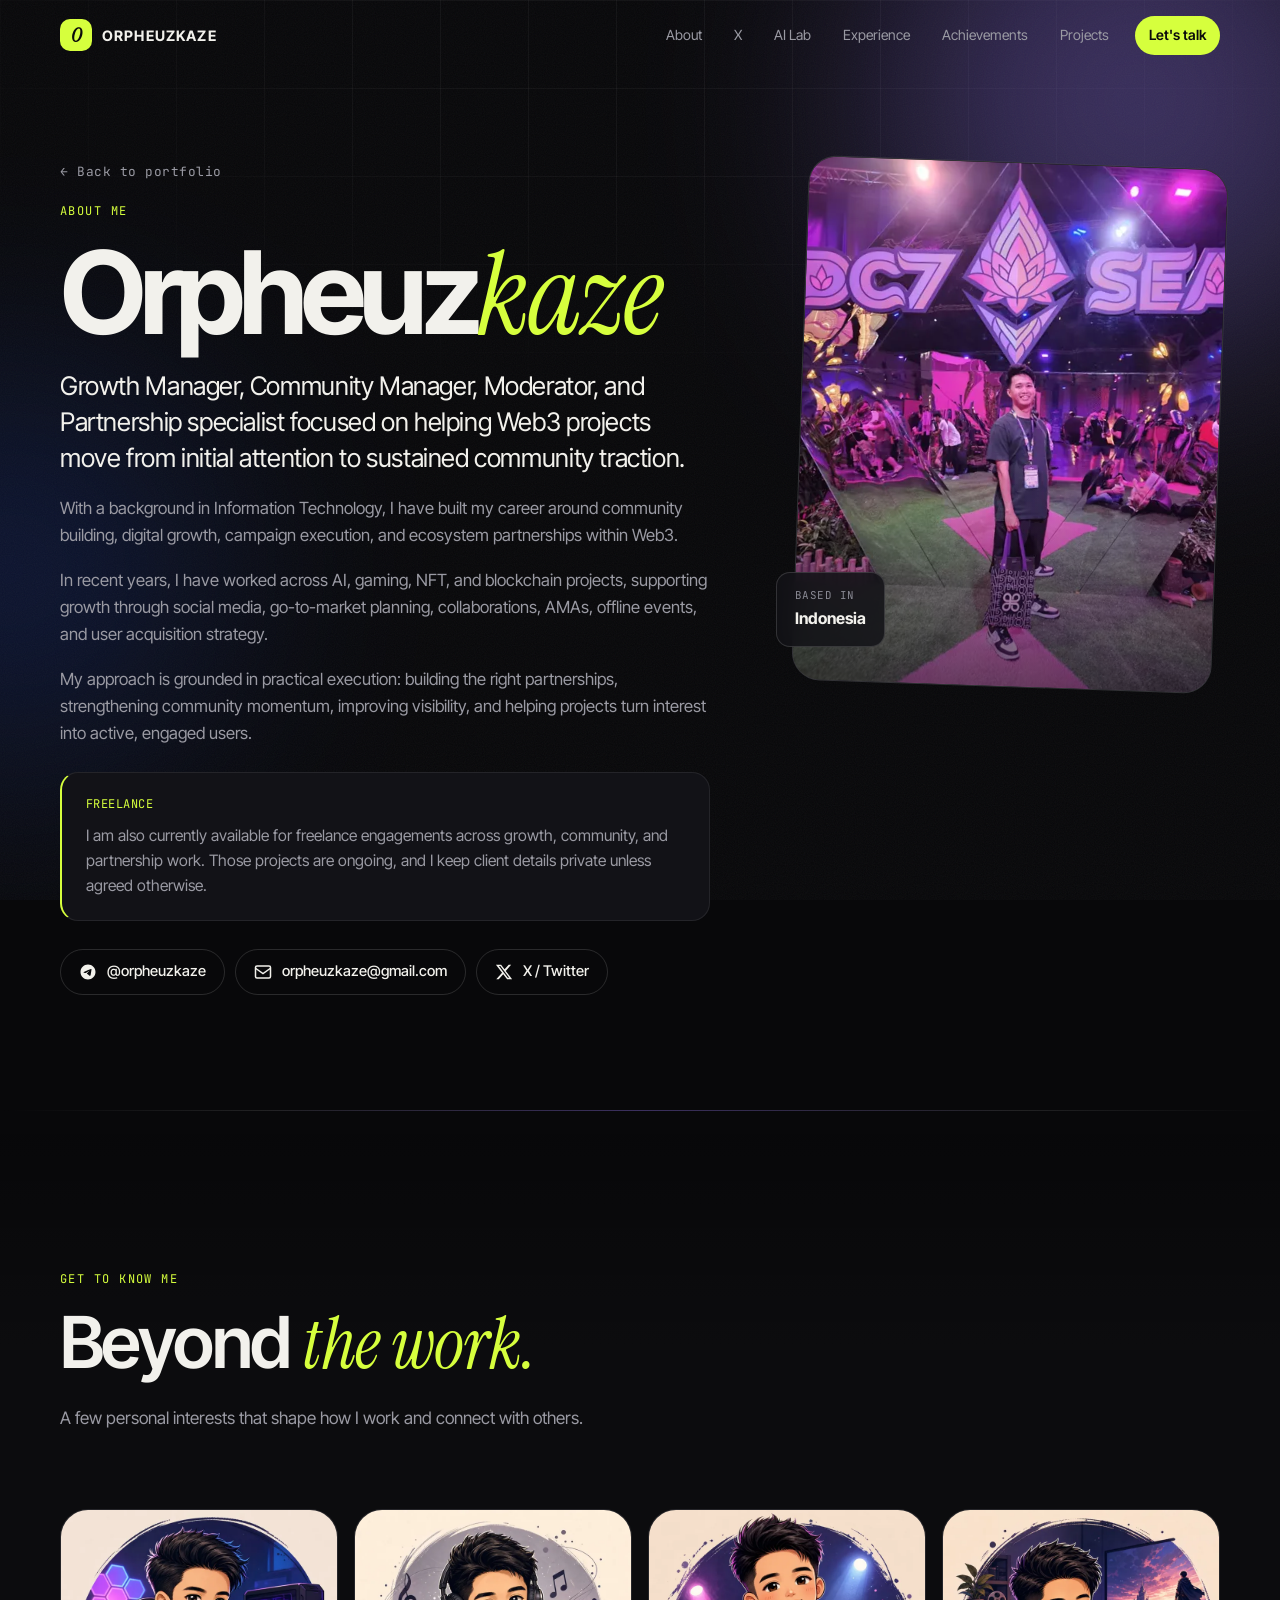
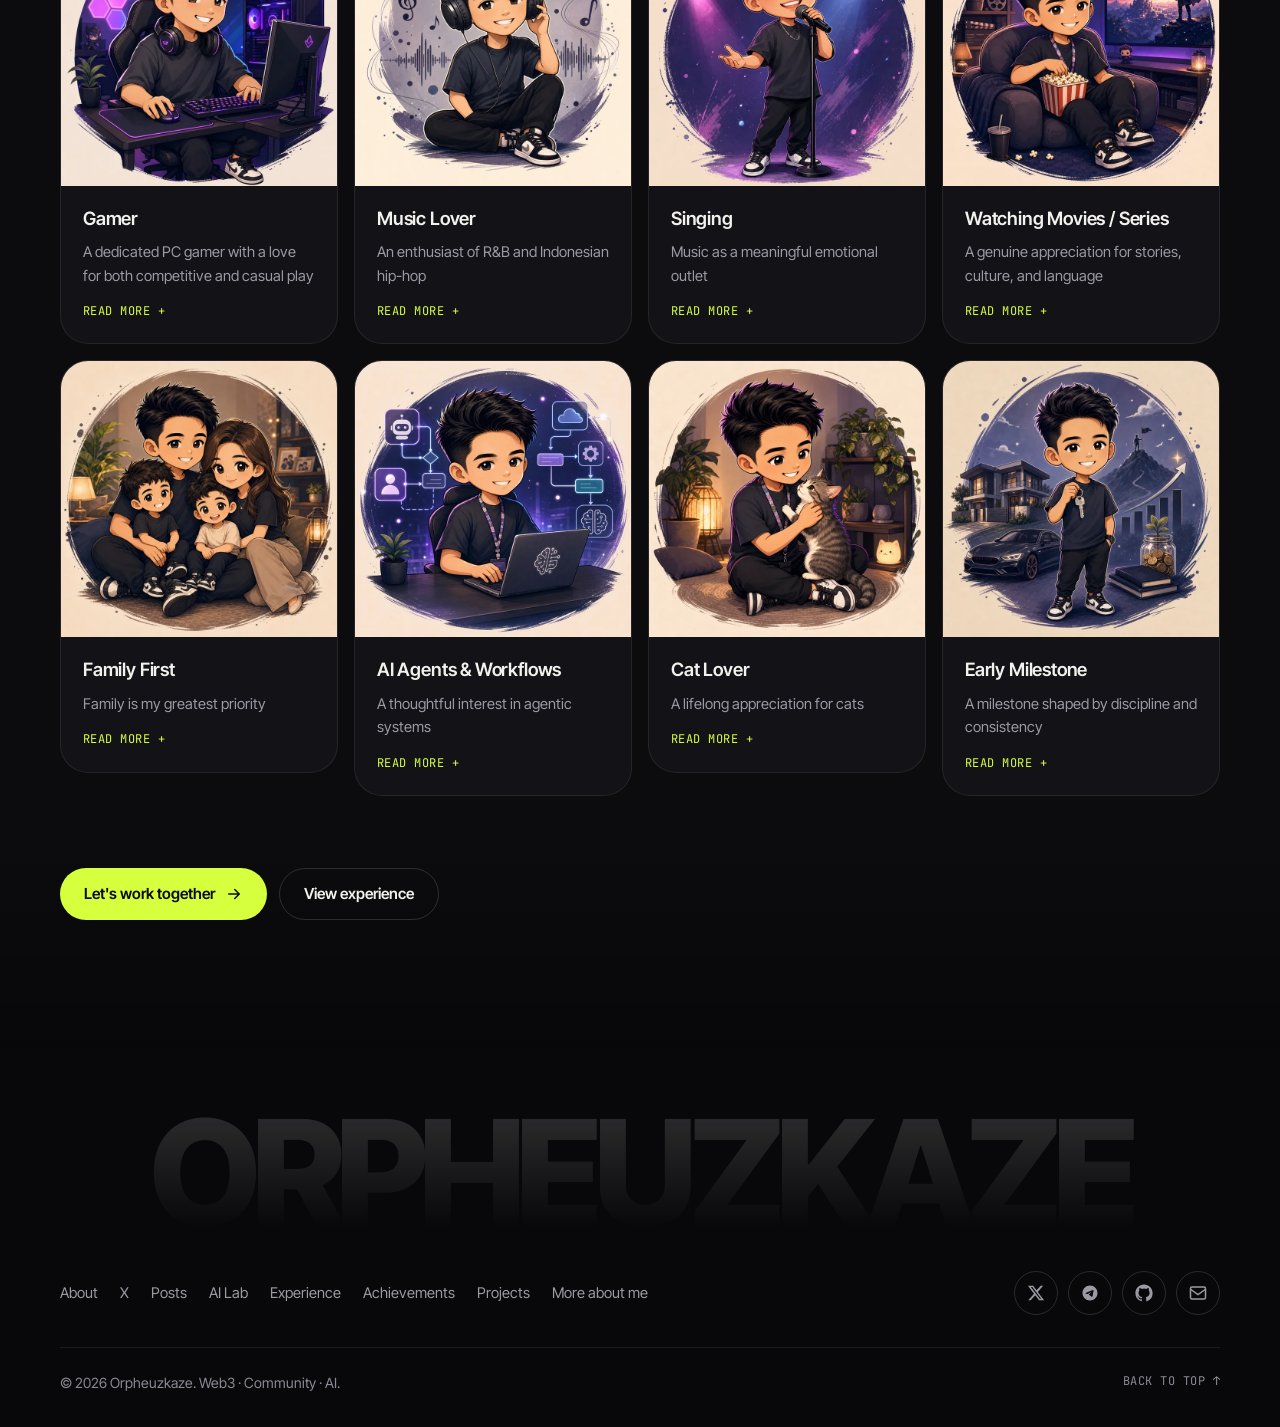
==== commit a62199b2: "Polish portfolio: real posts and projects, SEO, performance - Replace placeholder Top Posts with a "" ====
--- a/profile.html
+++ b/profile.html
@@ -8,7 +8,7 @@
       name="description"
       content="Learn more about Orpheuzkaze: background, focus areas, and professional approach."
     />
-    <meta name="robots" content="index, follow" />
+    <meta name="robots" content="index, follow, max-image-preview:large" />
     <meta name="author" content="Orpheuzkaze" />
     <meta name="theme-color" content="#08080a" />
     <link rel="canonical" href="https://orpheuzkaze-portfolio.vercel.app/profile.html" />
@@ -23,8 +23,11 @@
       content="Learn more about Orpheuzkaze: background, focus areas, and professional approach."
     />
     <meta property="og:url" content="https://orpheuzkaze-portfolio.vercel.app/profile.html" />
-    <meta property="og:image" content="https://orpheuzkaze-portfolio.vercel.app/assets/profile-picture.webp" />
-    <meta property="og:image:alt" content="Orpheuzkaze profile picture" />
+    <meta property="og:image" content="https://orpheuzkaze-portfolio.vercel.app/assets/og-image.jpg" />
+    <meta property="og:image:width" content="1200" />
+    <meta property="og:image:height" content="630" />
+    <meta property="og:image:alt" content="About Orpheuzkaze: Web3 growth, community & AI creative" />
+    <meta property="og:locale" content="en_US" />
     <meta name="twitter:card" content="summary_large_image" />
     <meta name="twitter:site" content="@orpheuskaze" />
     <meta name="twitter:title" content="About Orpheuzkaze" />
@@ -32,15 +35,51 @@
       name="twitter:description"
       content="Learn more about Orpheuzkaze: background, focus areas, and professional approach."
     />
-    <meta name="twitter:image" content="https://orpheuzkaze-portfolio.vercel.app/assets/profile-picture.webp" />
+    <meta name="twitter:image" content="https://orpheuzkaze-portfolio.vercel.app/assets/og-image.jpg" />
+    <meta name="twitter:image:alt" content="About Orpheuzkaze: Web3 growth, community & AI creative" />
+    <meta name="twitter:creator" content="@orpheuskaze" />
     <link rel="preconnect" href="https://fonts.googleapis.com" />
     <link rel="preconnect" href="https://fonts.gstatic.com" crossorigin />
-    <link
-      href="https://fonts.googleapis.com/css2?family=Instrument+Serif:ital@0;1&family=Inter+Tight:wght@400;500;600;700;800&family=JetBrains+Mono:wght@400;500&display=swap"
-      rel="stylesheet"
-    />
-    <link rel="stylesheet" href="./portfolio.css?v=20261014" />
+    <link rel="preload" as="style" href="https://fonts.googleapis.com/css2?family=Instrument+Serif:ital@0;1&family=Inter+Tight:wght@400;500;600;700;800&family=JetBrains+Mono:wght@400;500&display=swap" />
+    <link rel="stylesheet" href="https://fonts.googleapis.com/css2?family=Instrument+Serif:ital@0;1&family=Inter+Tight:wght@400;500;600;700;800&family=JetBrains+Mono:wght@400;500&display=swap" media="print" onload="this.media='all'" />
+    <noscript><link rel="stylesheet" href="https://fonts.googleapis.com/css2?family=Instrument+Serif:ital@0;1&family=Inter+Tight:wght@400;500;600;700;800&family=JetBrains+Mono:wght@400;500&display=swap" /></noscript>
+    <link rel="stylesheet" href="./portfolio.css?v=20261014-2" />
     <script>document.documentElement.classList.add("js");</script>
+    <script type="application/ld+json">
+      {
+        "@context": "https://schema.org",
+        "@graph": [
+          {
+            "@type": "Person",
+            "@id": "https://orpheuzkaze-portfolio.vercel.app/#person",
+            "name": "Orpheuzkaze",
+            "alternateName": "orpheuskaze",
+            "url": "https://orpheuzkaze-portfolio.vercel.app/",
+            "image": "https://orpheuzkaze-portfolio.vercel.app/assets/profile-picture.webp",
+            "jobTitle": "Web3 Growth, Community & Partnerships Specialist",
+            "description": "Web3 growth, community, moderation, and partnerships specialist with an AI creative edge. Based in Indonesia, open to freelance.",
+            "address": { "@type": "PostalAddress", "addressCountry": "ID" },
+            "knowsLanguage": ["en", "id"],
+            "knowsAbout": ["Web3 growth", "Community management", "Partnerships", "KOL marketing", "Discord moderation", "AI video", "AI agents"],
+            "email": "mailto:orpheuzkaze@gmail.com",
+            "sameAs": ["https://x.com/orpheuskaze", "https://t.me/orpheuzkaze", "https://github.com/ahmadaryanto"]
+          },
+          {
+            "@type": "WebSite",
+            "@id": "https://orpheuzkaze-portfolio.vercel.app/#website",
+            "url": "https://orpheuzkaze-portfolio.vercel.app/",
+            "name": "Orpheuzkaze Portfolio",
+            "publisher": { "@id": "https://orpheuzkaze-portfolio.vercel.app/#person" }
+          },
+          {
+            "@type": "ProfilePage",
+            "url": "https://orpheuzkaze-portfolio.vercel.app/profile.html",
+            "isPartOf": { "@id": "https://orpheuzkaze-portfolio.vercel.app/#website" },
+            "about": { "@id": "https://orpheuzkaze-portfolio.vercel.app/#person" }
+          }
+        ]
+      }
+    </script>
   </head>
   <body>
     <a class="skip-link" href="#main">Skip to content</a>
@@ -54,8 +93,8 @@
 
     <header class="header">
       <div class="wrap header__inner">
-        <a class="logo" href="./index.html" aria-label="Orpheuzkaze, home">
-          <span class="logo__mark">O</span>
+        <a class="logo" href="./index.html">
+          <span class="logo__mark" aria-hidden="true">O</span>
           <span class="logo__text">ORPHEUZKAZE</span>
         </a>
         <nav class="nav" id="nav" aria-label="Primary">
@@ -66,6 +105,12 @@
           <a href="./index.html#achievements">Achievements</a>
           <a href="./index.html#projects">Projects</a>
           <a href="./index.html#contact" class="nav__cta">Let's talk</a>
+          <ul class="nav__socials">
+            <li><a href="https://x.com/orpheuskaze" target="_blank" rel="noreferrer me" aria-label="X (@orpheuskaze)"><svg viewBox="0 0 24 24" aria-hidden="true"><path fill="currentColor" d="M18.244 2.25h3.308l-7.227 8.26 8.502 11.24H16.17l-5.214-6.817L4.99 21.75H1.68l7.73-8.835L1.254 2.25H8.08l4.713 6.231zm-1.161 17.52h1.833L7.084 4.126H5.117z"/></svg></a></li>
+            <li><a href="https://t.me/orpheuzkaze" target="_blank" rel="noreferrer me" aria-label="Telegram (@orpheuzkaze)"><svg viewBox="0 0 24 24" aria-hidden="true"><path fill="currentColor" d="M12 2C6.48 2 2 6.48 2 12s4.48 10 10 10 10-4.48 10-10S17.52 2 12 2zm4.64 6.8c-.15 1.58-.8 5.42-1.13 7.19-.14.75-.42 1-.68 1.03-.58.05-1.02-.38-1.58-.75-.88-.58-1.38-.94-2.23-1.5-.99-.65-.35-1.01.22-1.59.15-.15 2.71-2.48 2.76-2.69a.2.2 0 00-.05-.18c-.06-.05-.14-.03-.21-.02-.09.02-1.49.95-4.22 2.79-.4.27-.76.41-1.08.4-.36-.01-1.04-.2-1.55-.37-.63-.2-1.12-.31-1.08-.66.02-.18.27-.36.74-.55 2.92-1.27 4.86-2.11 5.83-2.51 2.78-1.16 3.35-1.36 3.73-1.36.08 0 .27.02.39.12.1.08.13.19.14.27-.01.06.01.24 0 .38z"/></svg></a></li>
+            <li><a href="https://github.com/ahmadaryanto" target="_blank" rel="noreferrer me" aria-label="GitHub"><svg viewBox="0 0 24 24" aria-hidden="true"><path fill="currentColor" d="M12 .5C5.65.5.5 5.65.5 12a11.5 11.5 0 0 0 7.86 10.92c.58.1.79-.25.79-.56v-2c-3.2.7-3.87-1.37-3.87-1.37-.53-1.33-1.28-1.69-1.28-1.69-1.05-.71.08-.7.08-.7 1.16.08 1.77 1.19 1.77 1.19 1.03 1.76 2.7 1.25 3.36.96.1-.75.4-1.25.73-1.54-2.56-.29-5.24-1.28-5.24-5.69 0-1.26.45-2.29 1.19-3.1-.12-.29-.52-1.46.11-3.05 0 0 .97-.31 3.17 1.18a11 11 0 0 1 5.78 0c2.2-1.49 3.17-1.18 3.17-1.18.63 1.59.23 2.76.11 3.05.74.81 1.19 1.84 1.19 3.1 0 4.42-2.69 5.39-5.25 5.68.41.36.78 1.06.78 2.14v3.17c0 .31.21.67.8.56A11.5 11.5 0 0 0 23.5 12C23.5 5.65 18.35.5 12 .5z"/></svg></a></li>
+            <li><a href="mailto:orpheuzkaze@gmail.com" aria-label="Email orpheuzkaze@gmail.com"><svg viewBox="0 0 24 24" aria-hidden="true" fill="none" stroke="currentColor" stroke-width="2"><rect x="2" y="4" width="20" height="16" rx="2"/><path d="M2 7l10 7 10-7"/></svg></a></li>
+          </ul>
         </nav>
         <button class="burger" id="burger" type="button" aria-label="Open menu" aria-expanded="false" aria-controls="nav">
           <span></span><span></span>
@@ -131,7 +176,7 @@
           <div class="subhero__media" data-reveal>
             <figure class="portrait">
               <div class="portrait__frame">
-                <img src="./assets/profile-picture.webp" alt="Orpheuzkaze profile picture" width="600" height="600" />
+                <img src="./assets/profile-picture.webp" srcset="./assets/profile-picture-480.webp 480w, ./assets/profile-picture.webp 880w" sizes="(max-width: 900px) 280px, 420px" alt="Orpheuzkaze profile picture" width="880" height="1174" />
               </div>
               <figcaption class="portrait__tag">
                 <span class="mono">Based in</span>
@@ -154,7 +199,7 @@
           <div class="interests">
             <details class="interest" data-reveal>
               <summary>
-                <span class="interest__img"><img src="./assets/get-to-know/gamer.jpg" alt="Gamer illustration" loading="lazy" /></span>
+                <span class="interest__img"><img src="./assets/get-to-know/gamer.webp" alt="Gamer illustration" loading="lazy" /></span>
                 <span class="interest__title">Gamer</span>
                 <span class="interest__short">A dedicated PC gamer with a love for both competitive and casual play</span>
                 <span class="interest__toggle mono">Read more</span>
@@ -164,7 +209,7 @@
 
             <details class="interest" data-reveal>
               <summary>
-                <span class="interest__img"><img src="./assets/get-to-know/music-lover.jpg" alt="Music lover illustration" loading="lazy" /></span>
+                <span class="interest__img"><img src="./assets/get-to-know/music-lover.webp" alt="Music lover illustration" loading="lazy" /></span>
                 <span class="interest__title">Music Lover</span>
                 <span class="interest__short">An enthusiast of R&amp;B and Indonesian hip-hop</span>
                 <span class="interest__toggle mono">Read more</span>
@@ -174,7 +219,7 @@
 
             <details class="interest" data-reveal>
               <summary>
-                <span class="interest__img"><img src="./assets/get-to-know/singing.jpg" alt="Singing illustration" loading="lazy" /></span>
+                <span class="interest__img"><img src="./assets/get-to-know/singing.webp" alt="Singing illustration" loading="lazy" /></span>
                 <span class="interest__title">Singing</span>
                 <span class="interest__short">Music as a meaningful emotional outlet</span>
                 <span class="interest__toggle mono">Read more</span>
@@ -184,7 +229,7 @@
 
             <details class="interest" data-reveal>
               <summary>
-                <span class="interest__img"><img src="./assets/get-to-know/watching-movies-series.jpg" alt="Watching movies and series illustration" loading="lazy" /></span>
+                <span class="interest__img"><img src="./assets/get-to-know/watching-movies-series.webp" alt="Watching movies and series illustration" loading="lazy" /></span>
                 <span class="interest__title">Watching Movies / Series</span>
                 <span class="interest__short">A genuine appreciation for stories, culture, and language</span>
                 <span class="interest__toggle mono">Read more</span>
@@ -194,7 +239,7 @@
 
             <details class="interest" data-reveal>
               <summary>
-                <span class="interest__img"><img src="./assets/get-to-know/family-first.jpg" alt="Family first illustration" loading="lazy" /></span>
+                <span class="interest__img"><img src="./assets/get-to-know/family-first.webp" alt="Family first illustration" loading="lazy" /></span>
                 <span class="interest__title">Family First</span>
                 <span class="interest__short">Family is my greatest priority</span>
                 <span class="interest__toggle mono">Read more</span>
@@ -204,7 +249,7 @@
 
             <details class="interest" data-reveal>
               <summary>
-                <span class="interest__img"><img src="./assets/get-to-know/ai-agents-workflows.jpg" alt="AI agents and workflows illustration" loading="lazy" /></span>
+                <span class="interest__img"><img src="./assets/get-to-know/ai-agents-workflows.webp" alt="AI agents and workflows illustration" loading="lazy" /></span>
                 <span class="interest__title">AI Agents &amp; Workflows</span>
                 <span class="interest__short">A thoughtful interest in agentic systems</span>
                 <span class="interest__toggle mono">Read more</span>
@@ -214,7 +259,7 @@
 
             <details class="interest" data-reveal>
               <summary>
-                <span class="interest__img"><img src="./assets/get-to-know/cat-lover.jpg" alt="Cat lover illustration" loading="lazy" /></span>
+                <span class="interest__img"><img src="./assets/get-to-know/cat-lover.webp" alt="Cat lover illustration" loading="lazy" /></span>
                 <span class="interest__title">Cat Lover</span>
                 <span class="interest__short">A lifelong appreciation for cats</span>
                 <span class="interest__toggle mono">Read more</span>
@@ -224,7 +269,7 @@
 
             <details class="interest" data-reveal>
               <summary>
-                <span class="interest__img"><img src="./assets/get-to-know/milestone.jpg" alt="Milestone illustration" loading="lazy" /></span>
+                <span class="interest__img"><img src="./assets/get-to-know/milestone.webp" alt="Milestone illustration" loading="lazy" /></span>
                 <span class="interest__title">Early Milestone</span>
                 <span class="interest__short">A milestone shaped by discipline and consistency</span>
                 <span class="interest__toggle mono">Read more</span>
@@ -247,6 +292,24 @@
     <footer class="footer">
       <div class="wrap footer__inner">
         <p class="footer__big" aria-hidden="true">ORPHEUZKAZE</p>
+        <div class="footer__grid">
+          <nav class="footer__nav" aria-label="Footer">
+            <a href="./index.html#about">About</a>
+            <a href="./index.html#x-profile">X</a>
+            <a href="./index.html#top-posts">Posts</a>
+            <a href="./index.html#lab">AI Lab</a>
+            <a href="./index.html#experience">Experience</a>
+            <a href="./index.html#achievements">Achievements</a>
+            <a href="./index.html#projects">Projects</a>
+            <a href="./profile.html">More about me</a>
+          </nav>
+          <ul class="footer__socials">
+            <li><a href="https://x.com/orpheuskaze" target="_blank" rel="noreferrer me" aria-label="X (@orpheuskaze)"><svg viewBox="0 0 24 24" aria-hidden="true"><path fill="currentColor" d="M18.244 2.25h3.308l-7.227 8.26 8.502 11.24H16.17l-5.214-6.817L4.99 21.75H1.68l7.73-8.835L1.254 2.25H8.08l4.713 6.231zm-1.161 17.52h1.833L7.084 4.126H5.117z"/></svg></a></li>
+            <li><a href="https://t.me/orpheuzkaze" target="_blank" rel="noreferrer me" aria-label="Telegram (@orpheuzkaze)"><svg viewBox="0 0 24 24" aria-hidden="true"><path fill="currentColor" d="M12 2C6.48 2 2 6.48 2 12s4.48 10 10 10 10-4.48 10-10S17.52 2 12 2zm4.64 6.8c-.15 1.58-.8 5.42-1.13 7.19-.14.75-.42 1-.68 1.03-.58.05-1.02-.38-1.58-.75-.88-.58-1.38-.94-2.23-1.5-.99-.65-.35-1.01.22-1.59.15-.15 2.71-2.48 2.76-2.69a.2.2 0 00-.05-.18c-.06-.05-.14-.03-.21-.02-.09.02-1.49.95-4.22 2.79-.4.27-.76.41-1.08.4-.36-.01-1.04-.2-1.55-.37-.63-.2-1.12-.31-1.08-.66.02-.18.27-.36.74-.55 2.92-1.27 4.86-2.11 5.83-2.51 2.78-1.16 3.35-1.36 3.73-1.36.08 0 .27.02.39.12.1.08.13.19.14.27-.01.06.01.24 0 .38z"/></svg></a></li>
+            <li><a href="https://github.com/ahmadaryanto" target="_blank" rel="noreferrer me" aria-label="GitHub"><svg viewBox="0 0 24 24" aria-hidden="true"><path fill="currentColor" d="M12 .5C5.65.5.5 5.65.5 12a11.5 11.5 0 0 0 7.86 10.92c.58.1.79-.25.79-.56v-2c-3.2.7-3.87-1.37-3.87-1.37-.53-1.33-1.28-1.69-1.28-1.69-1.05-.71.08-.7.08-.7 1.16.08 1.77 1.19 1.77 1.19 1.03 1.76 2.7 1.25 3.36.96.1-.75.4-1.25.73-1.54-2.56-.29-5.24-1.28-5.24-5.69 0-1.26.45-2.29 1.19-3.1-.12-.29-.52-1.46.11-3.05 0 0 .97-.31 3.17 1.18a11 11 0 0 1 5.78 0c2.2-1.49 3.17-1.18 3.17-1.18.63 1.59.23 2.76.11 3.05.74.81 1.19 1.84 1.19 3.1 0 4.42-2.69 5.39-5.25 5.68.41.36.78 1.06.78 2.14v3.17c0 .31.21.67.8.56A11.5 11.5 0 0 0 23.5 12C23.5 5.65 18.35.5 12 .5z"/></svg></a></li>
+            <li><a href="mailto:orpheuzkaze@gmail.com" aria-label="Email orpheuzkaze@gmail.com"><svg viewBox="0 0 24 24" aria-hidden="true" fill="none" stroke="currentColor" stroke-width="2"><rect x="2" y="4" width="20" height="16" rx="2"/><path d="M2 7l10 7 10-7"/></svg></a></li>
+          </ul>
+        </div>
         <div class="footer__row">
           <p>&copy; <span id="year">2026</span> Orpheuzkaze. Web3 · Community · AI.</p>
           <a href="#main" class="mono">Back to top ↑</a>
@@ -254,6 +317,6 @@
       </div>
     </footer>
 
-    <script src="./portfolio.js?v=20261014" defer></script>
+    <script src="./portfolio.js?v=20261014-2" defer></script>
   </body>
 </html>
--- a/portfolio.css
+++ b/portfolio.css
@@ -12,7 +12,7 @@
   --line-2: rgba(255, 255, 255, 0.14);
   --text: #f2f1ec;
   --muted: #9a9aa3;
-  --dim: #6b6b74;
+  --dim: #8a8a94;
   --accent: #d6ff3d;          /* acid lime */
   --accent-ink: #0b0b0b;
   --ai: #9b7bff;              /* AI violet */
@@ -527,23 +527,12 @@
   box-shadow: 0 40px 80px -40px rgba(0, 0, 0, 0.8);
 }
 .xcard__banner {
-  height: 150px;
-  background:
-    radial-gradient(circle at 20% 120%, rgba(214, 255, 61, 0.55), transparent 50%),
-    radial-gradient(circle at 85% -20%, rgba(155, 123, 255, 0.8), transparent 55%),
-    linear-gradient(120deg, #14141a, #1d1b2b);
   position: relative;
-}
-.xcard__banner::after {
-  content: "ORPHEUZKAZE";
-  position: absolute;
-  right: 20px;
-  bottom: 14px;
-  font-family: var(--font-mono);
-  font-size: 0.7rem;
-  letter-spacing: 0.3em;
-  color: rgba(255, 255, 255, 0.5);
-}
+  aspect-ratio: 3 / 1;
+  overflow: hidden;
+  background: linear-gradient(120deg, #14141a, #1d1b2b);
+}
+.xcard__banner img { position: absolute; inset: 0; width: 100%; height: 100%; object-fit: cover; }
 .xcard__body { padding: 0 28px 28px; }
 .xcard__top { display: flex; justify-content: space-between; align-items: flex-end; margin-top: -48px; }
 .xcard__avatar { position: relative; z-index: 1; width: 96px; height: 96px; border-radius: 50%; border: 4px solid var(--surface); object-fit: cover; background: var(--surface-2); }
@@ -554,6 +543,17 @@
 .xcard__meta { display: flex; flex-wrap: wrap; gap: 8px 20px; margin-top: 16px; color: var(--muted); font-size: 0.88rem; }
 .xcard__meta li { display: inline-flex; align-items: center; gap: 6px; }
 .xcard__meta svg { width: 16px; height: 16px; }
+.xcard__meta a { color: var(--accent); }
+.xcard__top .btn svg { width: 15px; height: 15px; }
+.xcard__top .btn:hover svg { transform: none; }
+.xcard__stats { display: flex; flex-wrap: wrap; gap: 6px 22px; margin-top: 16px; font-size: 0.92rem; }
+.xcard__stats > div { display: flex; flex-direction: row-reverse; justify-content: flex-end; gap: 5px; }
+.xcard__stats dd { font-weight: 700; color: var(--text); }
+.xcard__stats dt { color: var(--muted); }
+[hidden] { display: none !important; }
+.xtopics__intro strong { font-weight: 600; }
+.xtopics__intro em { color: var(--accent); }
+.xtopics__label { color: var(--dim); margin-bottom: 4px; font-weight: 400; }
 
 .xtopics__intro { font-size: clamp(1.15rem, 1.8vw, 1.4rem); line-height: 1.45; letter-spacing: -0.01em; margin-bottom: 32px; }
 .topic-list { border-top: 1px solid var(--line); }
@@ -569,43 +569,6 @@
 .topic-list .mono { grid-row: span 2; color: var(--accent); padding-top: 4px; }
 .topic-list strong { font-size: 1.1rem; font-weight: 600; }
 .topic-list p { color: var(--muted); font-size: 0.95rem; }
-
-/* ==========================================================================
-   04 · TOP POSTS
-   ========================================================================== */
-.posts { display: grid; grid-template-columns: repeat(3, 1fr); gap: 20px; align-items: start; }
-.post {
-  position: relative;
-  display: flex;
-  flex-direction: column;
-  gap: 20px;
-  min-height: 280px;
-  padding: 28px;
-  border-radius: var(--radius-lg);
-  border: 1px solid var(--line);
-  background: var(--surface);
-  transition: border-color 0.3s, transform 0.4s var(--ease);
-}
-.post:hover { border-color: var(--line-2); transform: translateY(-4px); }
-.post::before {
-  content: "";
-  position: absolute;
-  top: 28px;
-  right: 28px;
-  width: 22px;
-  height: 22px;
-  opacity: 0.35;
-  background: currentColor;
-  -webkit-mask: url("data:image/svg+xml,%3Csvg xmlns='http://www.w3.org/2000/svg' viewBox='0 0 24 24'%3E%3Cpath d='M18.244 2.25h3.308l-7.227 8.26 8.502 11.24H16.17l-5.214-6.817L4.99 21.75H1.68l7.73-8.835L1.254 2.25H8.08l4.713 6.231zm-1.161 17.52h1.833L7.084 4.126H5.117z'/%3E%3C/svg%3E") center / contain no-repeat;
-          mask: url("data:image/svg+xml,%3Csvg xmlns='http://www.w3.org/2000/svg' viewBox='0 0 24 24'%3E%3Cpath d='M18.244 2.25h3.308l-7.227 8.26 8.502 11.24H16.17l-5.214-6.817L4.99 21.75H1.68l7.73-8.835L1.254 2.25H8.08l4.713 6.231zm-1.161 17.52h1.833L7.084 4.126H5.117z'/%3E%3C/svg%3E") center / contain no-repeat;
-}
-.post__kind { color: var(--accent); }
-.post__text { flex: 1; font-size: 1.2rem; line-height: 1.45; letter-spacing: -0.01em; }
-.post__link { font-weight: 600; font-size: 0.92rem; color: var(--muted); transition: color 0.2s; }
-.post__link:hover { color: var(--accent); }
-.post--embed { padding: 0; min-height: 0; border: 0; background: none; }
-.post--embed::before { display: none; }
-.post--embed .twitter-tweet { margin: 0 !important; }
 
 /* ==========================================================================
    05 · AI CREATIVE LAB
@@ -631,68 +594,6 @@
   padding-right: 0.08em;
 }
 
-.lab { position: relative; display: grid; grid-template-columns: 1fr 1.25fr; gap: 24px; }
-.lab__visual {
-  position: relative;
-  border-radius: var(--radius-lg);
-  overflow: hidden;
-  border: 1px solid rgba(155, 123, 255, 0.3);
-  min-height: 420px;
-}
-.lab__visual img { position: absolute; inset: 0; width: 100%; height: 100%; object-fit: cover; filter: saturate(0.9) contrast(1.05); transition: transform 1.2s var(--ease); }
-.lab__visual:hover img { transform: scale(1.04); }
-.lab__visual::after {
-  content: "";
-  position: absolute;
-  inset: 0;
-  background: linear-gradient(200deg, rgba(155, 123, 255, 0.25), transparent 40%, rgba(8, 8, 10, 0.75));
-}
-.lab__visual figcaption {
-  position: absolute;
-  left: 20px;
-  bottom: 20px;
-  z-index: 1;
-  display: inline-flex;
-  align-items: center;
-  gap: 8px;
-  padding: 8px 14px;
-  border-radius: 999px;
-  background: rgba(8, 8, 10, 0.7);
-  backdrop-filter: blur(10px);
-  -webkit-backdrop-filter: blur(10px);
-  border: 1px solid var(--line-2);
-}
-.pulse { width: 7px; height: 7px; border-radius: 50%; background: var(--ai-2); box-shadow: 0 0 0 0 rgba(79, 209, 255, 0.6); animation: pulse 2s infinite; }
-@keyframes pulse { 70% { box-shadow: 0 0 0 10px rgba(79, 209, 255, 0); } 100% { box-shadow: 0 0 0 0 rgba(79, 209, 255, 0); } }
-
-.lab__cards { display: grid; grid-template-columns: 1fr 1fr; gap: 16px; }
-.lab-card {
-  position: relative;
-  display: flex;
-  flex-direction: column;
-  gap: 10px;
-  padding: 26px;
-  border-radius: var(--radius);
-  background: linear-gradient(var(--surface), var(--surface)) padding-box,
-              linear-gradient(140deg, rgba(155, 123, 255, 0.5), rgba(255, 255, 255, 0.06) 40%, rgba(79, 209, 255, 0.35)) border-box;
-  border: 1px solid transparent;
-  transition: transform 0.4s var(--ease);
-}
-.lab-card:hover { transform: translateY(-4px); }
-.lab-card__icon {
-  width: 44px;
-  height: 44px;
-  display: grid;
-  place-items: center;
-  border-radius: 12px;
-  background: rgba(155, 123, 255, 0.12);
-  color: var(--ai);
-  margin-bottom: 8px;
-}
-.lab-card__icon svg { width: 22px; height: 22px; }
-.lab-card h3 { font-size: 1.15rem; font-weight: 600; letter-spacing: -0.01em; }
-.lab-card p { color: var(--muted); font-size: 0.93rem; flex: 1; }
-.lab-card__tag { align-self: flex-start; margin-top: 8px; padding: 4px 10px; border-radius: 999px; border: 1px solid rgba(79, 209, 255, 0.3); color: var(--ai-2); font-size: 0.66rem; }
 
 /* ==========================================================================
    06 · EXPERIENCE
@@ -818,38 +719,6 @@
 .partners__grid a:hover { border-color: var(--line-2); color: var(--text); background: var(--surface); }
 .partners__grid img { width: 36px; height: 36px; flex: none; border-radius: 10px; object-fit: cover; filter: grayscale(1); transition: filter 0.3s; }
 .partners__grid a:hover img { filter: none; }
-
-/* ==========================================================================
-   08 · GITHUB PROJECTS
-   ========================================================================== */
-.repos { display: grid; grid-template-columns: repeat(3, 1fr); gap: 20px; }
-.repo {
-  display: flex;
-  flex-direction: column;
-  gap: 12px;
-  padding: 28px;
-  border-radius: var(--radius-lg);
-  border: 1px solid var(--line);
-  background: var(--surface);
-  transition: border-color 0.3s, transform 0.4s var(--ease);
-}
-a.repo:hover { border-color: var(--line-2); transform: translateY(-4px); }
-.repo__top { display: flex; justify-content: space-between; align-items: center; margin-bottom: 8px; }
-.repo__icon { width: 40px; height: 40px; display: grid; place-items: center; border-radius: 12px; background: var(--surface-2); border: 1px solid var(--line); }
-.repo__icon svg { width: 20px; height: 20px; }
-.repo__arrow { color: var(--dim); }
-.repo__badge { padding: 4px 10px; border-radius: 999px; border: 1px solid var(--line-2); color: var(--muted); font-size: 0.66rem; }
-.repo h3 { font-size: 1.2rem; font-weight: 600; letter-spacing: -0.01em; }
-.repo p { color: var(--muted); font-size: 0.95rem; flex: 1; }
-.repo__stack { display: flex; flex-wrap: wrap; gap: 6px; }
-.repo__stack li { font-family: var(--font-mono); font-size: 0.7rem; padding: 3px 8px; border-radius: 6px; background: var(--surface-2); color: var(--muted); }
-.repo .link-arrow { align-self: flex-start; margin-top: 6px; }
-.repo--empty {
-  grid-column: span 3;
-  max-width: 640px;
-  border-style: dashed;
-  background: transparent;
-}
 
 /* ==========================================================================
    09 · CONTACT
@@ -988,8 +857,6 @@
   .skills__grid { grid-template-columns: repeat(2, 1fr); }
   .logos { grid-template-columns: repeat(4, 1fr); }
   .partners__grid { grid-template-columns: repeat(4, 1fr); }
-  .lab { grid-template-columns: 1fr; }
-  .lab__visual { min-height: 320px; }
   .contact__links { grid-template-columns: 1fr; max-width: 520px; }
 }
 
@@ -1029,21 +896,16 @@
   .about { grid-template-columns: 1fr; }
   .facts { position: static; }
   .xgrid { grid-template-columns: 1fr; }
-  .posts { grid-template-columns: 1fr; }
-  .post { min-height: 0; }
   .job { grid-template-columns: 1fr; gap: 12px; }
   .job__when { padding-top: 0; }
   .stats { grid-template-columns: repeat(2, 1fr); }
   .events__grid, .gallery { grid-template-columns: 1fr; }
-  .repos { grid-template-columns: 1fr; }
-  .repo--empty { grid-column: auto; }
   .section__head--row { flex-direction: column; align-items: flex-start; }
 }
 
 @media (max-width: 600px) {
   .skills__grid { grid-template-columns: 1fr; }
   .skill--feature { grid-column: auto; }
-  .lab__cards { grid-template-columns: 1fr; }
   .logos { grid-template-columns: repeat(2, 1fr); }
   .partners__grid { grid-template-columns: repeat(2, 1fr); }
   .stats { grid-template-columns: 1fr; }
@@ -1143,3 +1005,729 @@
   .interest__short { font-size: 0.85rem; }
   .pill { flex: 1 1 100%; justify-content: center; }
 }
+
+.inline-link { color: var(--text); border-bottom: 1px solid var(--line-2); transition: color 0.2s, border-color 0.2s; }
+.inline-link:hover { color: var(--accent); border-color: var(--accent); }
+
+/* ==========================================================================
+   05 · AI CREATIVE LAB · cinematic gallery
+   ========================================================================== */
+.section--lab {
+  background:
+    radial-gradient(ellipse 70% 50% at 50% 0%, rgba(155, 123, 255, 0.12), transparent 70%),
+    linear-gradient(180deg, transparent, #050507 18%, #050507 82%, transparent);
+  isolation: isolate;
+}
+
+/* Giant outline ticker behind the heading */
+.lab-ticker {
+  position: absolute;
+  top: clamp(24px, 4vw, 56px);
+  left: 0;
+  right: 0;
+  z-index: -1;
+  overflow: hidden;
+  pointer-events: none;
+  opacity: 0.6;
+}
+.lab-ticker__track { display: flex; width: max-content; animation: marquee 60s linear infinite; }
+.lab-ticker span {
+  font-size: clamp(4rem, 11vw, 10rem);
+  font-weight: 800;
+  letter-spacing: -0.04em;
+  line-height: 1;
+  white-space: nowrap;
+  color: transparent;
+  -webkit-text-stroke: 1px rgba(155, 123, 255, 0.16);
+}
+
+.lab__head { align-items: flex-end; }
+.lab-stats { display: flex; gap: clamp(20px, 3vw, 40px); flex: none; }
+.lab-stats div { display: flex; flex-direction: column-reverse; gap: 4px; }
+.lab-stats dd {
+  font-size: clamp(2.2rem, 4vw, 3.4rem);
+  font-weight: 600;
+  line-height: 1;
+  letter-spacing: -0.04em;
+  background: linear-gradient(180deg, var(--text), rgba(242, 241, 236, 0.45));
+  -webkit-background-clip: text;
+  background-clip: text;
+  color: transparent;
+}
+.lab-stats dt { font-family: var(--font-mono); font-size: 0.7rem; letter-spacing: 0.08em; text-transform: uppercase; color: var(--dim); }
+
+/* Featured "now showing" player */
+.lab-feature:empty { display: none; }
+.feature {
+  position: relative;
+  display: block;
+  width: 100%;
+  aspect-ratio: 21 / 9;
+  border-radius: 32px;
+  overflow: hidden;
+  border: 1px solid rgba(155, 123, 255, 0.28);
+  background: #000;
+  text-align: left;
+  cursor: pointer;
+  box-shadow: 0 60px 120px -60px rgba(155, 123, 255, 0.55);
+}
+.feature__media,
+.feature__media img,
+.feature__media video { position: absolute; inset: 0; width: 100%; height: 100%; object-fit: cover; }
+.feature__media img { transition: transform 1.6s var(--ease); }
+@media (min-width: 901px) {
+  /* keep the poster clear of the text column */
+  .feature__media { left: 34%; width: auto; right: 0; }
+  .feature::before {
+    background:
+      linear-gradient(90deg, rgba(5, 5, 7, 1) 0%, rgba(5, 5, 7, 1) 34%, rgba(5, 5, 7, 0.4) 46%, transparent 62%),
+      linear-gradient(0deg, rgba(5, 5, 7, 0.6), transparent 35%);
+  }
+}
+.feature__media video { opacity: 0; transition: opacity 0.6s; }
+.feature.is-previewing .feature__media video { opacity: 1; }
+.feature:hover .feature__media img { transform: scale(1.04); }
+.feature::before {
+  /* letterbox + vignette */
+  content: "";
+  position: absolute;
+  inset: 0;
+  z-index: 1;
+  background:
+    linear-gradient(90deg, rgba(5, 5, 7, 0.92) 0%, rgba(5, 5, 7, 0.6) 38%, transparent 70%),
+    linear-gradient(0deg, rgba(5, 5, 7, 0.85), transparent 45%);
+}
+.feature::after {
+  /* film grain */
+  content: "";
+  position: absolute;
+  inset: -50%;
+  z-index: 2;
+  opacity: 0.07;
+  pointer-events: none;
+  background-image: url("data:image/svg+xml,%3Csvg xmlns='http://www.w3.org/2000/svg' width='160' height='160'%3E%3Cfilter id='n'%3E%3CfeTurbulence type='fractalNoise' baseFrequency='.9' numOctaves='2' stitchTiles='stitch'/%3E%3C/filter%3E%3Crect width='100%25' height='100%25' filter='url(%23n)'/%3E%3C/svg%3E");
+  animation: grain 1.2s steps(6) infinite;
+}
+@keyframes grain {
+  0% { transform: translate(0, 0); }
+  20% { transform: translate(-3%, 2%); }
+  40% { transform: translate(2%, -3%); }
+  60% { transform: translate(-2%, -1%); }
+  80% { transform: translate(3%, 3%); }
+  100% { transform: translate(0, 0); }
+}
+.feature__body {
+  position: absolute;
+  inset: auto auto 0 0;
+  z-index: 3;
+  display: grid;
+  gap: 14px;
+  max-width: 560px;
+  padding: clamp(24px, 4vw, 52px);
+}
+.feature__badge {
+  justify-self: start;
+  display: inline-flex;
+  align-items: center;
+  gap: 8px;
+  padding: 6px 12px;
+  border-radius: 999px;
+  background: rgba(155, 123, 255, 0.16);
+  border: 1px solid rgba(155, 123, 255, 0.4);
+  color: #d9cdff;
+}
+.feature__badge::before { content: ""; width: 6px; height: 6px; border-radius: 50%; background: #ff4d6d; box-shadow: 0 0 10px #ff4d6d; animation: blink 1.6s infinite; }
+@keyframes blink { 50% { opacity: 0.3; } }
+.feature__title { font-size: clamp(1.8rem, 3.6vw, 3.2rem); font-weight: 700; line-height: 1; letter-spacing: -0.04em; }
+.feature__desc { color: rgba(242, 241, 236, 0.75); font-size: clamp(0.92rem, 1.1vw, 1.02rem); max-width: 480px; }
+.feature__play {
+  position: absolute;
+  top: 50%;
+  left: 68%;
+  z-index: 3;
+  width: clamp(72px, 8vw, 104px);
+  aspect-ratio: 1;
+  display: grid;
+  place-items: center;
+  border-radius: 50%;
+  background: rgba(255, 255, 255, 0.12);
+  backdrop-filter: blur(14px);
+  -webkit-backdrop-filter: blur(14px);
+  border: 1px solid rgba(255, 255, 255, 0.35);
+  transform: translate(-50%, -50%);
+  transition: transform 0.5s var(--ease), background 0.3s, color 0.3s;
+}
+.feature__play::before,
+.feature__play::after {
+  content: "";
+  position: absolute;
+  inset: -1px;
+  border-radius: 50%;
+  border: 1px solid rgba(255, 255, 255, 0.35);
+  animation: ripple 2.8s var(--ease) infinite;
+}
+.feature__play::after { animation-delay: 1.4s; }
+@keyframes ripple { from { transform: scale(1); opacity: 0.8; } to { transform: scale(1.9); opacity: 0; } }
+.feature__play svg { width: 34%; height: 34%; margin-left: 6%; }
+.feature:hover .feature__play { transform: translate(-50%, -50%) scale(1.08); background: var(--accent); color: var(--accent-ink); }
+
+.chips-row { display: flex; flex-wrap: wrap; gap: 6px; }
+.chips-row li {
+  padding: 4px 10px;
+  border-radius: 999px;
+  background: rgba(255, 255, 255, 0.07);
+  border: 1px solid rgba(255, 255, 255, 0.1);
+  font-family: var(--font-mono);
+  font-size: 0.68rem;
+  letter-spacing: 0.03em;
+  color: rgba(242, 241, 236, 0.85);
+}
+.chips-row .is-tool { border-color: rgba(79, 209, 255, 0.35); color: var(--ai-2); background: rgba(79, 209, 255, 0.06); }
+
+/* Filters */
+.lab-filters {
+  display: flex;
+  flex-wrap: wrap;
+  gap: 8px;
+  margin: clamp(40px, 5vw, 64px) 0 24px;
+  padding: 6px;
+  width: fit-content;
+  max-width: 100%;
+  border-radius: 999px;
+  border: 1px solid var(--line);
+  background: rgba(255, 255, 255, 0.02);
+}
+.lab-filter {
+  display: inline-flex;
+  align-items: center;
+  gap: 8px;
+  padding: 10px 18px;
+  border-radius: 999px;
+  font-size: 0.9rem;
+  font-weight: 500;
+  color: var(--muted);
+  transition: color 0.25s, background 0.25s, box-shadow 0.25s;
+}
+.lab-filter span { font-family: var(--font-mono); font-size: 0.7rem; color: var(--dim); transition: color 0.25s; }
+.lab-filter:hover { color: var(--text); }
+.lab-filter.is-active {
+  color: var(--accent-ink);
+  background: linear-gradient(90deg, #b9a4ff, #7fe0ff);
+  box-shadow: 0 8px 30px -8px rgba(155, 123, 255, 0.7);
+}
+.lab-filter.is-active span { color: rgba(11, 11, 11, 0.6); }
+
+/* Grid */
+.lab-grid {
+  display: grid;
+  grid-template-columns: repeat(4, 1fr);
+  grid-auto-flow: dense;
+  gap: 16px;
+}
+.lab-card {
+  --mx: 50%;
+  --my: 50%;
+  position: relative;
+  display: block;
+  width: 100%;
+  border-radius: 22px;
+  overflow: hidden;
+  background: var(--surface);
+  border: 1px solid var(--line);
+  text-align: left;
+  cursor: pointer;
+  isolation: isolate;
+  aspect-ratio: 1;
+  transition: transform 0.5s var(--ease), border-color 0.3s, box-shadow 0.5s var(--ease);
+  animation: cardIn 0.7s var(--ease) both;
+  animation-delay: calc(var(--n, 0) * 50ms);
+}
+.lab-card--video { grid-column: span 2; aspect-ratio: 16 / 9; }
+@keyframes cardIn { from { opacity: 0; transform: translateY(24px) scale(0.98); } }
+.lab-card:hover {
+  transform: translateY(-6px);
+  border-color: rgba(155, 123, 255, 0.45);
+  box-shadow: 0 30px 60px -30px rgba(155, 123, 255, 0.5);
+}
+.lab-card::before {
+  /* cursor spotlight */
+  content: "";
+  position: absolute;
+  inset: 0;
+  z-index: 2;
+  opacity: 0;
+  background: radial-gradient(400px circle at var(--mx) var(--my), rgba(185, 164, 255, 0.22), transparent 45%);
+  transition: opacity 0.3s;
+  pointer-events: none;
+}
+.lab-card:hover::before { opacity: 1; }
+.lab-card__media,
+.lab-card__media img,
+.lab-card__media video { position: absolute; inset: 0; width: 100%; height: 100%; object-fit: cover; }
+.lab-card__media img { transition: transform 1.2s var(--ease); }
+.lab-card:hover .lab-card__media img { transform: scale(1.06); }
+.lab-card__media video { opacity: 0; transition: opacity 0.5s; }
+.lab-card.is-previewing .lab-card__media video { opacity: 1; }
+.lab-card__shade {
+  position: absolute;
+  inset: 0;
+  z-index: 1;
+  background: linear-gradient(0deg, rgba(5, 5, 7, 0.97) 0%, rgba(5, 5, 7, 0.75) 28%, rgba(5, 5, 7, 0.15) 60%, transparent 75%);
+}
+.lab-card__top {
+  position: absolute;
+  top: 14px;
+  left: 14px;
+  right: 14px;
+  z-index: 3;
+  display: flex;
+  justify-content: space-between;
+  gap: 8px;
+}
+.lab-card__cat,
+.lab-card__time {
+  padding: 5px 10px;
+  border-radius: 999px;
+  background: rgba(5, 5, 7, 0.6);
+  backdrop-filter: blur(10px);
+  -webkit-backdrop-filter: blur(10px);
+  border: 1px solid rgba(255, 255, 255, 0.12);
+  font-family: var(--font-mono);
+  font-size: 0.66rem;
+  letter-spacing: 0.05em;
+  text-transform: uppercase;
+}
+.lab-card__time { display: inline-flex; align-items: center; gap: 6px; }
+.lab-card__time svg { width: 10px; height: 10px; }
+.lab-card__body {
+  position: absolute;
+  inset: auto 0 0 0;
+  z-index: 3;
+  display: grid;
+  gap: 8px;
+  padding: 18px;
+}
+.lab-card__title { font-size: 1.08rem; font-weight: 600; letter-spacing: -0.015em; line-height: 1.2; }
+.lab-card--video .lab-card__title { font-size: clamp(1.1rem, 1.6vw, 1.4rem); }
+.lab-card__desc {
+  color: rgba(242, 241, 236, 0.7);
+  font-size: 0.86rem;
+  display: -webkit-box;
+  -webkit-line-clamp: 2;
+  -webkit-box-orient: vertical;
+  overflow: hidden;
+  max-height: 0;
+  opacity: 0;
+  transition: max-height 0.5s var(--ease), opacity 0.4s;
+}
+.lab-card:hover .lab-card__desc,
+.lab-card:focus-visible .lab-card__desc { max-height: 3em; opacity: 1; }
+.lab-card__play {
+  position: absolute;
+  top: 50%;
+  left: 50%;
+  z-index: 3;
+  width: 56px;
+  height: 56px;
+  display: grid;
+  place-items: center;
+  border-radius: 50%;
+  background: rgba(255, 255, 255, 0.14);
+  backdrop-filter: blur(10px);
+  -webkit-backdrop-filter: blur(10px);
+  border: 1px solid rgba(255, 255, 255, 0.3);
+  transform: translate(-50%, -50%);
+  transition: transform 0.4s var(--ease), opacity 0.3s, background 0.3s, color 0.3s;
+}
+.lab-card__play svg { width: 18px; height: 18px; margin-left: 3px; }
+.lab-card:hover .lab-card__play { transform: translate(-50%, -50%) scale(1.1); background: var(--accent); color: var(--accent-ink); }
+.lab-card.is-previewing .lab-card__play { opacity: 0; }
+.lab-card__zoom {
+  position: absolute;
+  top: 14px;
+  right: 14px;
+  z-index: 3;
+  width: 34px;
+  height: 34px;
+  display: grid;
+  place-items: center;
+  border-radius: 50%;
+  background: rgba(5, 5, 7, 0.6);
+  border: 1px solid rgba(255, 255, 255, 0.15);
+  opacity: 0;
+  transform: scale(0.8);
+  transition: opacity 0.3s, transform 0.4s var(--ease);
+}
+.lab-card__zoom svg { width: 14px; height: 14px; }
+.lab-card:hover .lab-card__zoom { opacity: 1; transform: none; }
+
+.lab-empty {
+  display: grid;
+  gap: 8px;
+  justify-items: center;
+  padding: 64px 24px;
+  border-radius: 22px;
+  border: 1px dashed var(--line-2);
+  color: var(--muted);
+  text-align: center;
+}
+.lab-empty .mono { color: var(--ai-2); }
+
+/* Theater (full-screen viewer) */
+.theater {
+  position: fixed;
+  inset: 0;
+  z-index: 170;
+  display: grid;
+  grid-template-rows: auto minmax(0, 1fr) auto;
+  padding: clamp(12px, 2.5vw, 28px);
+  gap: 16px;
+  background: rgba(3, 3, 5, 0.94);
+  backdrop-filter: blur(20px) saturate(120%);
+  -webkit-backdrop-filter: blur(20px) saturate(120%);
+  opacity: 0;
+  visibility: hidden;
+  transition: opacity 0.35s, visibility 0.35s;
+}
+.theater.is-open { opacity: 1; visibility: visible; }
+.theater__glow {
+  position: absolute;
+  inset: 0;
+  z-index: -1;
+  background-size: cover;
+  background-position: center;
+  filter: blur(80px) saturate(140%);
+  opacity: 0.25;
+  transform: scale(1.2);
+}
+.theater__bar { display: flex; justify-content: space-between; align-items: center; gap: 12px; color: var(--muted); }
+.theater__count { font-family: var(--font-mono); font-size: 0.75rem; letter-spacing: 0.08em; }
+.theater__btn {
+  width: 44px;
+  height: 44px;
+  flex: none;
+  display: grid;
+  place-items: center;
+  border-radius: 50%;
+  border: 1px solid var(--line-2);
+  background: rgba(255, 255, 255, 0.04);
+  color: var(--text);
+  transition: background 0.2s, border-color 0.2s, color 0.2s;
+}
+.theater__btn:hover { background: var(--accent); border-color: var(--accent); color: var(--accent-ink); }
+.theater__btn svg { width: 18px; height: 18px; }
+.theater__stage { position: relative; display: grid; grid-template-columns: auto minmax(0, 1fr) auto; align-items: center; gap: 16px; min-height: 0; }
+.theater__frame {
+  position: relative;
+  display: grid;
+  place-items: center;
+  height: 100%;
+  min-height: 0;
+  transform: scale(0.97);
+  opacity: 0;
+  transition: transform 0.5s var(--ease), opacity 0.4s;
+}
+.theater.is-open .theater__frame { transform: none; opacity: 1; }
+.theater__frame video,
+.theater__frame img {
+  max-width: 100%;
+  max-height: calc(100dvh - 300px);
+  border-radius: 18px;
+  box-shadow: 0 40px 120px -20px rgba(0, 0, 0, 0.9), 0 0 0 1px rgba(255, 255, 255, 0.06);
+  background: #000;
+}
+.theater__info {
+  display: grid;
+  grid-template-columns: 1fr auto;
+  gap: 8px 32px;
+  align-items: end;
+  max-width: 1100px;
+  width: 100%;
+  margin: 0 auto;
+}
+.theater__info h3 { font-size: clamp(1.3rem, 2.4vw, 2rem); font-weight: 700; letter-spacing: -0.03em; line-height: 1.1; }
+.theater__info p { grid-column: 1; color: var(--muted); font-size: 0.95rem; max-width: 720px; }
+.theater__info .chips-row { grid-column: 1; }
+.theater__link { grid-column: 2; grid-row: 1 / span 3; align-self: center; }
+
+@media (max-width: 1080px) {
+  .lab-grid { grid-template-columns: repeat(2, 1fr); }
+  .feature { aspect-ratio: 16 / 9; }
+}
+@media (max-width: 900px) {
+  .lab__head { align-items: flex-start; }
+  .theater__stage { grid-template-columns: minmax(0, 1fr); }
+  .theater__stage .theater__btn { position: absolute; top: 50%; z-index: 2; transform: translateY(-50%); background: rgba(5, 5, 7, 0.7); }
+  .theater__stage .theater__btn--prev { left: 6px; }
+  .theater__stage .theater__btn--next { right: 6px; }
+  .theater__info { grid-template-columns: 1fr; }
+  .theater__link { grid-column: 1; grid-row: auto; justify-self: start; }
+}
+@media (max-width: 640px) {
+  .feature { aspect-ratio: auto; display: flex; flex-direction: column; border-radius: 24px; }
+  .feature__media { position: relative; inset: auto; aspect-ratio: 16 / 9; flex: none; }
+  .feature::before { background: linear-gradient(0deg, #050507 0%, transparent 30%); height: calc((100vw - 2 * var(--pad)) * 9 / 16); bottom: auto; }
+  .feature__body { position: relative; inset: auto; padding: 4px 20px 24px; }
+  .feature__play { top: calc((100vw - 2 * var(--pad)) * 9 / 32); left: 50%; width: 64px; }
+  .lab-grid { grid-template-columns: 1fr 1fr; gap: 10px; }
+  .lab-card { border-radius: 16px; }
+  .lab-card__body { padding: 12px; }
+  .lab-card:not(.lab-card--video) .lab-card__title { font-size: 0.9rem; }
+  .lab-card__desc { display: none; }
+  .lab-filters { border-radius: 20px; }
+  .lab-filter { padding: 8px 14px; font-size: 0.85rem; }
+  .lab-stats dd { font-size: 2rem; }
+}
+@media (prefers-reduced-motion: reduce) {
+  .lab-ticker__track, .feature::after, .feature__play::before, .feature__play::after { animation: none; }
+}
+
+/* ==========================================================================
+   Polish pass: cohesion, transitions, header, footer, socials
+   ========================================================================== */
+
+/* Typography rhythm */
+h1, h2, h3, .section__title, .hero__title, .contact__title { text-wrap: balance; }
+p, li { text-wrap: pretty; }
+.section__sub { line-height: 1.65; }
+
+/* Section transitions: hairline gradient divider + softer reveal */
+main > .section:not(.hero) {
+  border-top: 1px solid transparent;
+  border-image: linear-gradient(90deg, transparent, rgba(255, 255, 255, 0.1) 20%, rgba(155, 123, 255, 0.35) 50%, rgba(255, 255, 255, 0.1) 80%, transparent) 1;
+}
+.js [data-reveal] { filter: blur(6px); transition: opacity 0.9s var(--ease), transform 0.9s var(--ease), filter 0.9s var(--ease); transition-delay: calc(var(--i, 0) * 70ms); }
+.js [data-reveal].is-in { filter: none; }
+
+/* Header hides while reading down, returns on scroll up */
+.header { transition: transform 0.45s var(--ease), background 0.3s var(--ease), border-color 0.3s var(--ease); }
+.header.is-hidden { transform: translateY(-100%); }
+body.is-locked .header { transform: none; }
+
+/* Shared live dot */
+.pulse { display: inline-block; width: 7px; height: 7px; border-radius: 50%; background: var(--ai-2); box-shadow: 0 0 0 0 rgba(79, 209, 255, 0.6); animation: pulse 2s infinite; }
+.pulse--green { background: #3ddc84; box-shadow: 0 0 0 0 rgba(61, 220, 132, 0.6); }
+@keyframes pulse { 70% { box-shadow: 0 0 0 9px rgba(79, 209, 255, 0); } 100% { box-shadow: 0 0 0 0 rgba(79, 209, 255, 0); } }
+
+/* Social icon rows (mobile menu + footer) */
+.nav__socials,
+.footer__socials { display: flex; gap: 10px; }
+.nav__socials a,
+.footer__socials a {
+  width: 44px;
+  height: 44px;
+  display: grid;
+  place-items: center;
+  border-radius: 50%;
+  border: 1px solid var(--line-2);
+  color: var(--muted);
+  transition: color 0.2s, border-color 0.2s, background 0.2s, transform 0.3s var(--ease);
+}
+.nav__socials a:hover,
+.footer__socials a:hover { color: var(--accent-ink); background: var(--accent); border-color: var(--accent); transform: translateY(-2px); }
+.nav__socials svg,
+.footer__socials svg { width: 18px; height: 18px; }
+.nav .nav__socials { display: none; }
+
+/* Footer */
+.footer__grid {
+  display: flex;
+  justify-content: space-between;
+  align-items: center;
+  gap: 24px;
+  flex-wrap: wrap;
+  margin-top: 40px;
+}
+.footer__nav { display: flex; flex-wrap: wrap; gap: 6px 22px; }
+.footer__nav a { color: var(--muted); font-size: 0.92rem; transition: color 0.2s; }
+.footer__nav a:hover { color: var(--accent); }
+
+/* Contact: four links in a 2x2 grid */
+.contact__links { grid-template-columns: repeat(2, minmax(0, 1fr)); max-width: 880px; }
+
+/* X section cross-link */
+.xtopics__more { margin-top: 28px; }
+
+/* ---------- 04 · Made for X rail ---------- */
+.rail-nav { display: flex; gap: 10px; flex: none; }
+.rail-btn {
+  width: 48px;
+  height: 48px;
+  display: grid;
+  place-items: center;
+  border-radius: 50%;
+  border: 1px solid var(--line-2);
+  color: var(--text);
+  transition: background 0.2s, border-color 0.2s, color 0.2s, opacity 0.2s;
+}
+.rail-btn svg { width: 18px; height: 18px; }
+.rail-btn:hover:not(:disabled) { background: var(--accent); border-color: var(--accent); color: var(--accent-ink); }
+.rail-btn:disabled { opacity: 0.3; cursor: default; }
+
+.rail {
+  --gutter: max(var(--pad), calc((100vw - var(--wrap)) / 2 + var(--pad)));
+  display: grid;
+  grid-auto-flow: column;
+  grid-auto-columns: clamp(270px, 30vw, 400px);
+  gap: 16px;
+  padding: 8px var(--gutter) 28px;
+  overflow-x: auto;
+  scroll-snap-type: x mandatory;
+  scroll-padding-inline: var(--gutter);
+  scrollbar-width: none;
+  overscroll-behavior-x: contain;
+  cursor: grab;
+}
+.rail::-webkit-scrollbar { display: none; }
+.rail.is-dragging { cursor: grabbing; scroll-snap-type: none; }
+.rail.is-dragging .post-card { pointer-events: none; }
+.rail:focus-visible { outline-offset: -4px; }
+
+.post-card {
+  scroll-snap-align: start;
+  display: grid;
+  gap: 10px;
+  align-content: start;
+  text-align: left;
+  cursor: pointer;
+}
+.post-card__media {
+  position: relative;
+  aspect-ratio: 16 / 9;
+  border-radius: 18px;
+  overflow: hidden;
+  border: 1px solid var(--line);
+  background: var(--surface);
+  transition: border-color 0.3s, transform 0.5s var(--ease), box-shadow 0.5s var(--ease);
+}
+.post-card__media img,
+.post-card__media video { position: absolute; inset: 0; width: 100%; height: 100%; object-fit: cover; }
+.post-card__media img { transition: transform 1.2s var(--ease); }
+.post-card__media video { opacity: 0; transition: opacity 0.5s; }
+.post-card.is-previewing .post-card__media video { opacity: 1; }
+.post-card.is-previewing .lab-card__play { opacity: 0; }
+.post-card:hover .post-card__media { border-color: rgba(214, 255, 61, 0.45); transform: translateY(-4px); box-shadow: 0 24px 50px -28px rgba(214, 255, 61, 0.45); }
+.post-card:hover .post-card__media img { transform: scale(1.05); }
+.post-card:hover .lab-card__play { transform: translate(-50%, -50%) scale(1.1); background: var(--accent); color: var(--accent-ink); }
+.post-card__meta { display: flex; justify-content: space-between; align-items: center; color: var(--dim); }
+.post-card__handle { display: inline-flex; align-items: center; gap: 6px; text-transform: none; }
+.post-card__handle svg { width: 12px; height: 12px; }
+.post-card__title { font-size: 1.05rem; font-weight: 600; letter-spacing: -0.015em; line-height: 1.25; }
+.post-card__lang { color: var(--muted); font-size: 0.66rem; }
+
+.rail-foot { display: flex; flex-wrap: wrap; gap: 16px 32px; }
+
+/* ---------- 08 · Projects ---------- */
+.repos { display: grid; grid-template-columns: repeat(2, minmax(0, 1fr)); gap: 24px; }
+.repo-card {
+  display: flex;
+  flex-direction: column;
+  border-radius: var(--radius-lg);
+  border: 1px solid var(--line);
+  background: var(--surface);
+  overflow: hidden;
+  transition: border-color 0.3s, transform 0.5s var(--ease), box-shadow 0.5s var(--ease);
+}
+.repo-card:hover { border-color: var(--line-2); transform: translateY(-4px); box-shadow: 0 40px 80px -50px rgba(155, 123, 255, 0.6); }
+.repo-card__media {
+  position: relative;
+  display: block;
+  aspect-ratio: 16 / 10;
+  overflow: hidden;
+  background: #0b0b10;
+  border-bottom: 1px solid var(--line);
+}
+.repo-card__media img,
+.repo-card__media video { position: absolute; inset: 0; width: 100%; height: 100%; object-fit: cover; object-position: top center; }
+.repo-card__media img { transition: transform 1.2s var(--ease), opacity 0.4s; }
+.repo-card__media video { opacity: 0; transition: opacity 0.5s; }
+.repo-card__media.is-previewing video { opacity: 1; }
+.repo-card:hover .repo-card__media img { transform: scale(1.03); }
+.repo-card__media::after {
+  content: "";
+  position: absolute;
+  inset: 0;
+  background: linear-gradient(0deg, rgba(18, 18, 23, 0.6), transparent 40%);
+  pointer-events: none;
+}
+.repo-card__live {
+  position: absolute;
+  left: 16px;
+  bottom: 16px;
+  z-index: 1;
+  display: inline-flex;
+  align-items: center;
+  gap: 8px;
+  padding: 6px 12px;
+  border-radius: 999px;
+  background: rgba(8, 8, 10, 0.75);
+  backdrop-filter: blur(10px);
+  -webkit-backdrop-filter: blur(10px);
+  border: 1px solid var(--line-2);
+  font-size: 0.66rem;
+}
+.repo-card__body { display: grid; gap: 16px; padding: clamp(22px, 3vw, 32px); flex: 1; align-content: start; }
+.repo-card__head { display: flex; justify-content: space-between; align-items: center; gap: 12px; }
+.repo-card__head h3 { font-family: var(--font-mono); font-size: clamp(1.2rem, 2vw, 1.5rem); font-weight: 500; letter-spacing: -0.02em; }
+.repo-card__tag { padding: 4px 10px; border-radius: 999px; border: 1px solid rgba(155, 123, 255, 0.4); color: #cbbcff; font-size: 0.66rem; }
+.repo-card__body > p { color: var(--muted); font-size: 0.97rem; }
+.langbar { display: flex; height: 8px; border-radius: 999px; overflow: hidden; background: var(--surface-2); gap: 2px; }
+.langbar span { width: var(--w); min-width: 3px; background: var(--c); }
+.langs { display: flex; flex-wrap: wrap; gap: 6px 18px; color: var(--muted); font-size: 0.7rem; text-transform: none; }
+.langs li { display: inline-flex; align-items: center; gap: 6px; }
+.langs li::before { content: ""; width: 8px; height: 8px; border-radius: 50%; background: var(--c); }
+.repo-card__links { display: flex; flex-wrap: wrap; gap: 10px; margin-top: 4px; }
+.repo-card__links .btn svg { width: 16px; height: 16px; }
+
+/* ---------- Responsive refinements ---------- */
+@media (max-width: 1080px) {
+  .contact__links { grid-template-columns: repeat(2, minmax(0, 1fr)); max-width: none; }
+}
+@media (max-width: 900px) {
+  .nav .nav__socials { display: flex; margin-top: auto; padding-top: 24px; }
+  .nav .nav__socials a { border-bottom: 1px solid var(--line-2); padding: 0; font-size: inherit; }
+  .repos { grid-template-columns: 1fr; }
+  .rail-nav { display: none; }
+  .section__head--row .link-arrow { align-self: flex-start; }
+}
+@media (max-width: 640px) {
+  .contact__links { grid-template-columns: 1fr; }
+  .rail { grid-auto-columns: 78vw; gap: 12px; }
+  .footer__grid { flex-direction: column; align-items: flex-start; }
+  .footer__nav { gap: 10px 18px; }
+}
+@media (max-width: 380px) {
+  :root { --pad: 16px; }
+  .hero__title { font-size: 2.3rem; }
+  .chips li { font-size: 0.76rem; padding: 6px 12px; }
+  .hero__stats dd { font-size: 1.45rem; }
+  .lab-filter { padding: 8px 12px; }
+}
+@media (prefers-reduced-motion: reduce) {
+  .js [data-reveal] { filter: none; }
+  .header.is-hidden { transform: none; }
+}
+@media (max-width: 380px) {
+  .hero__media { margin-left: 4px; max-width: calc(100% - 32px); }
+  .portrait__badge { width: 84px; height: 84px; top: -18px; right: -14px; }
+  .portrait__tag { left: -4px; }
+  .subhero__media { margin-left: 4px; max-width: calc(100% - 16px); }
+}
+.partners__grid { grid-template-columns: repeat(6, minmax(0, 1fr)); }
+.partners__grid a { min-width: 0; }
+.partners__grid span { min-width: 0; overflow-wrap: anywhere; }
+@media (max-width: 1080px) { .partners__grid { grid-template-columns: repeat(4, minmax(0, 1fr)); } }
+@media (max-width: 600px) { .partners__grid { grid-template-columns: repeat(2, minmax(0, 1fr)); } }
+
+.portrait__badge { overflow: hidden; }
+.hero, .subhero { overflow-x: clip; }
+@media (max-width: 900px) {
+  /* Nested backdrop-filters let page content bleed through in Chromium; use a solid sheet. */
+  .nav { background: #08080a; backdrop-filter: none; -webkit-backdrop-filter: none; }
+  body.is-locked .header { background: #08080a; backdrop-filter: none; -webkit-backdrop-filter: none; }
+}
+
+/* Hero entrance: CSS-only and never fully transparent, so it paints immediately (good LCP). */
+[data-rise] { animation: rise 1s var(--ease) both; animation-delay: calc(var(--r, 0) * 80ms); }
+@keyframes rise { from { transform: translate3d(0, 22px, 0); filter: blur(5px); opacity: 0.35; } }
+@media (prefers-reduced-motion: reduce) { [data-rise] { animation: none; } }
